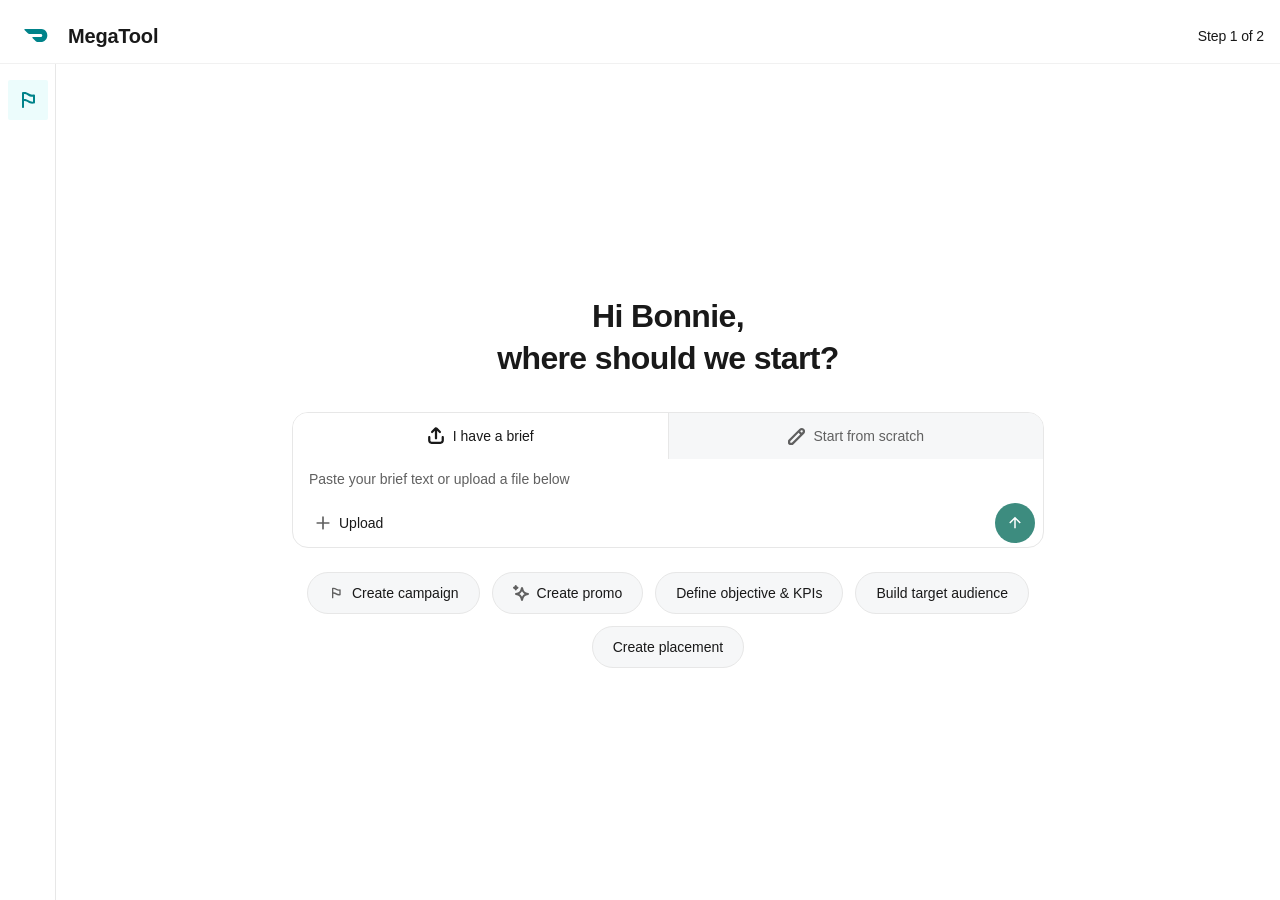
==== index.html @ f44cd733 "Reorder summary sections: Placements before Targeting - Move Placements from section 4 to section 3 " ====
<!DOCTYPE html>
<html lang="en">
<head>
  <meta charset="UTF-8">
  <meta name="viewport" content="width=device-width, initial-scale=1.0">
  <title>Promo and Merch Manager</title>
  <link rel="stylesheet" href="styles.css">
  <script src="https://mcp.figma.com/mcp/html-to-design/capture.js" async></script>
</head>
<body>
  <!-- SVG Icon Sprite -->
  <div style="display: none;">
    <svg xmlns="http://www.w3.org/2000/svg">
      <symbol id="icon-logo" viewBox="0 0 20 12">
        <path fill="#00838A" d="M18.9506 2.65628C18.0784 1.01097 16.3736 0 14.5301 0H0.475747C0.218051 0 0 0.218053 0 0.495575C0 0.614513 0.0594683 0.733451 0.138759 0.832566L3.19147 3.90513C3.46899 4.18265 3.8258 4.34124 4.20243 4.32142H14.094C14.8076 4.32142 15.3825 4.87646 15.3825 5.59009C15.3825 6.30372 14.8274 6.87858 14.1138 6.87858H7.31461C7.05691 6.87858 6.83886 7.09664 6.83886 7.37416C6.83886 7.4931 6.89833 7.61204 6.97762 7.71115L10.0303 10.7837C10.3078 11.0612 10.6647 11.2 11.0611 11.2H14.1535C18.1577 11.2 21.1905 6.91823 18.9506 2.65628Z"/>
      </symbol>
      <symbol id="icon-sparkle" viewBox="0 0 16 16">
        <path d="M3.71152 0.725279C3.58887 0.295977 3.19648 0 2.75 0C2.30352 0 1.91113 0.29598 1.78848 0.725282L1.77945 0.756878C1.62301 1.30441 1.59364 1.36765 1.56674 1.40847C1.52527 1.47142 1.47142 1.52527 1.40847 1.56674C1.36765 1.59364 1.3044 1.62301 0.756875 1.77945L0.725282 1.78848C0.29598 1.91113 0 2.30352 0 2.75C0 3.19648 0.295977 3.58887 0.725279 3.71152L0.756875 3.72055C1.3044 3.87699 1.36765 3.90636 1.40847 3.93326C1.47142 3.97473 1.52527 4.02858 1.56674 4.09153C1.59364 4.13235 1.62301 4.1956 1.77945 4.74312L1.78848 4.77472C1.91113 5.20402 2.30352 5.5 2.75 5.5C3.19648 5.5 3.58887 5.20402 3.71152 4.77472L3.72055 4.74312C3.87699 4.19559 3.90637 4.13235 3.93326 4.09153C3.97473 4.02858 4.02858 3.97473 4.09153 3.93326C4.13235 3.90636 4.19559 3.87699 4.74312 3.72055L4.77472 3.71152C5.20402 3.58887 5.5 3.19648 5.5 2.75C5.5 2.30352 5.20402 1.91113 4.77472 1.78848L4.74312 1.77945C4.19559 1.62301 4.13235 1.59364 4.09153 1.56674C4.02858 1.52527 3.97473 1.47142 3.93326 1.40847C3.90636 1.36765 3.87699 1.30441 3.72055 0.756876L3.71152 0.725279Z" fill="currentColor"/>
        <path fill-rule="evenodd" clip-rule="evenodd" d="M9.96152 2.72528C9.83887 2.29598 9.44648 2 9 2C8.55352 2 8.16113 2.29598 8.03848 2.72528L8.00752 2.83361C7.51438 4.55961 7.31665 5.21209 6.97111 5.73657C6.64762 6.22758 6.22758 6.64762 5.73656 6.97111C5.21209 7.31665 4.55961 7.51438 2.83361 8.00752L2.72528 8.03848C2.29598 8.16113 2 8.55352 2 9C2 9.44648 2.29598 9.83887 2.72528 9.96152L2.83361 9.99248C4.55961 10.4856 5.21209 10.6833 5.73656 11.0289C6.22758 11.3524 6.64762 11.7724 6.97111 12.2634C7.31665 12.7879 7.51438 13.4404 8.00752 15.1664L8.03848 15.2747C8.16113 15.704 8.55352 16 9 16C9.44648 16 9.83887 15.704 9.96152 15.2747L9.99248 15.1664C10.4856 13.4404 10.6833 12.7879 11.0289 12.2634C11.3524 11.7724 11.7724 11.3524 12.2634 11.0289C12.7879 10.6833 13.4404 10.4856 15.1664 9.99248L15.2747 9.96152C15.704 9.83887 16 9.44648 16 9C16 8.55352 15.704 8.16113 15.2747 8.03848L15.1664 8.00752C13.4404 7.51438 12.7879 7.31665 12.2634 6.97111C11.7724 6.64762 11.3524 6.22758 11.0289 5.73656C10.6833 5.21209 10.4856 4.55961 9.99248 2.83361L9.96152 2.72528ZM8.64123 6.83689C8.77474 6.63423 8.89221 6.4217 9 6.19342C9.1078 6.4217 9.22526 6.63423 9.35877 6.83689C9.83157 7.55452 10.4455 8.16843 11.1631 8.64123C11.3658 8.77474 11.5783 8.89221 11.8066 9C11.5783 9.1078 11.3658 9.22526 11.1631 9.35877C10.4455 9.83157 9.83157 10.4455 9.35877 11.1631C9.22526 11.3658 9.1078 11.5783 9 11.8066C8.89221 11.5783 8.77474 11.3658 8.64123 11.1631C8.16843 10.4455 7.55452 9.83157 6.83689 9.35878C6.63423 9.22526 6.4217 9.1078 6.19342 9C6.4217 8.89221 6.63423 8.77474 6.83689 8.64123C7.55452 8.16843 8.16843 7.55452 8.64123 6.83689Z" fill="currentColor"/>
      </symbol>
      <symbol id="icon-chevron-down" viewBox="0 0 16 16">
        <path fill="none" stroke="currentColor" stroke-width="1.5" stroke-linecap="round" stroke-linejoin="round" d="M4 6l4 4 4-4"/>
      </symbol>
      <symbol id="icon-close" viewBox="0 0 24 24">
        <path fill="none" stroke="currentColor" stroke-width="2" stroke-linecap="round" stroke-linejoin="round" d="M18 6L6 18M6 6l12 12"/>
      </symbol>
      <symbol id="icon-plus" viewBox="0 0 24 24">
        <path fill="none" stroke="currentColor" stroke-width="2" stroke-linecap="round" stroke-linejoin="round" d="M12 5v14M5 12h14"/>
      </symbol>
      <symbol id="icon-share" viewBox="0 0 16 16">
        <path d="M1 12.0024V9.00244C1 8.45015 1.44772 8.00244 2 8.00244C2.55228 8.00244 3 8.45015 3 9.00244V12.0024C3.00001 12.5547 3.44772 13.0024 4 13.0024H12C12.5523 13.0024 13 12.5547 13 12.0024V9.00244C13 8.45015 13.4477 8.00244 14 8.00244C14.5523 8.00244 15 8.45015 15 9.00244V12.0024C15 13.6593 13.6568 15.0024 12 15.0024H4C2.34315 15.0024 1.00001 13.6593 1 12.0024ZM7 10.0024V3.4165L5.20703 5.20947C4.81652 5.59985 4.18346 5.59989 3.79297 5.20947C3.40248 4.81898 3.40256 4.18594 3.79297 3.79541L6.81934 0.769039L6.94629 0.653805C7.60219 0.119166 8.56937 0.157812 9.18066 0.769039L12.207 3.79541C12.5975 4.18594 12.5975 4.81896 12.207 5.20947C11.8165 5.59985 11.1835 5.59989 10.793 5.20947L9 3.4165V10.0024C8.99991 10.5546 8.55213 11.0023 8 11.0024C7.44777 11.0024 7.00009 10.5546 7 10.0024Z" fill="currentColor"/>
      </symbol>
      <symbol id="icon-edit" viewBox="0 0 16 16">
        <path fill="currentColor" d="M10.0928 1.69256C11.2565 0.528877 13.1429 0.528945 14.3066 1.69256C15.4704 2.85629 15.4704 4.74271 14.3066 5.90643L4.71191 15.5012C4.3931 15.82 3.96064 15.9992 3.50977 15.9992H1.7002C0.761312 15.9992 0 15.2379 0 14.299V12.4894C0 12.0386 0.179233 11.6061 0.498047 11.2873L10.0928 1.69256ZM2 12.6135V13.9992H3.38574L10.7852 6.59881L9.39941 5.21307L2 12.6135ZM12.8926 3.10663C12.5099 2.72406 11.8895 2.72399 11.5068 3.10663L10.8135 3.79901L12.1992 5.18475L12.8926 4.49237C13.2753 4.10969 13.2753 3.4893 12.8926 3.10663Z"/>
      </symbol>
      <symbol id="icon-flag" viewBox="0 0 24 24">
        <path fill-rule="evenodd" clip-rule="evenodd" d="M6 19C6 19.5523 6.44772 20 7 20C7.55228 20 8 19.5523 8 19L8 12.9565H8.25665C9.49323 12.9565 10.6957 13.362 11.6798 14.1107C13.3097 15.3509 15.3688 15.886 17.3963 15.5964L18.1414 15.4899C18.6341 15.4196 19 14.9977 19 14.5V7.5C19 7.21011 18.8742 6.93448 18.6552 6.74455C18.4362 6.55461 18.1456 6.46905 17.8586 6.51005L17.1012 6.61824C15.6077 6.83161 14.0906 6.44293 12.8836 5.53771C11.5528 4.53957 9.93406 4 8.27049 4H7C6.96548 4 6.93137 4.00175 6.89776 4.00516C6.3935 4.05637 6 4.48223 6 5V19ZM8 6V10.9565H8.25665C9.9307 10.9565 11.5586 11.5054 12.8908 12.5191C14.0644 13.412 15.5392 13.8102 17 13.6315V8.6432C15.1072 8.81713 13.2115 8.28365 11.6836 7.13771C10.6989 6.39921 9.50132 6 8.27049 6H8Z" fill="currentColor"/>
      </symbol>
      <symbol id="icon-target" viewBox="0 0 24 24">
        <circle cx="12" cy="12" r="10" fill="none" stroke="currentColor" stroke-width="2"/>
        <circle cx="12" cy="12" r="6" fill="none" stroke="currentColor" stroke-width="2"/>
        <circle cx="12" cy="12" r="2" fill="currentColor"/>
      </symbol>
      <symbol id="icon-link" viewBox="0 0 16 16">
        <path d="M12.4697 3.5301C11.1359 2.19635 8.86408 2.19635 7.53033 3.5301L7.03033 4.0301C6.73744 4.32299 6.26256 4.32299 5.96967 4.0301C5.67678 3.73721 5.67678 3.26233 5.96967 2.96944L6.46967 2.46944C8.3892 0.549901 11.6108 0.549901 13.5303 2.46944C15.4499 4.38898 15.4499 7.61056 13.5303 9.5301L13.0303 10.0301C12.7374 10.323 12.2626 10.323 11.9697 10.0301C11.6768 9.73721 11.6768 9.26233 11.9697 8.96944L12.4697 8.46944C13.8034 7.13569 13.8034 4.86385 12.4697 3.5301ZM2.96971 5.96944C3.2626 5.67655 3.73747 5.67655 4.03037 5.96944C4.32326 6.26233 4.32326 6.73721 4.03037 7.0301L3.53037 7.5301C2.19661 8.86386 2.19658 11.1357 3.53031 12.4695C4.86406 13.8032 7.1359 13.8032 8.46965 12.4695L8.96965 11.9695C9.26254 11.6766 9.73742 11.6766 10.0303 11.9695C10.3232 12.2624 10.3232 12.7372 10.0303 13.0301L9.53031 13.5301C7.61078 15.4497 4.38918 15.4497 2.46965 13.5301C0.550107 11.6106 0.550187 8.38896 2.4697 6.46944L2.96971 5.96944ZM8.96971 5.96944C9.2626 5.67655 9.73747 5.67655 10.0304 5.96944C10.3233 6.26233 10.3233 6.73721 10.0304 7.0301L7.03037 10.0301C6.73747 10.323 6.2626 10.323 5.96971 10.0301C5.67681 9.73721 5.67681 9.26233 5.96971 8.96944L8.96971 5.96944Z" fill="currentColor"/>
      </symbol>
      <symbol id="icon-check" viewBox="0 0 24 24">
        <path fill="none" stroke="currentColor" stroke-width="2" stroke-linecap="round" stroke-linejoin="round" d="M20 6L9 17l-5-5"/>
      </symbol>
      <symbol id="icon-help" viewBox="0 0 24 24">
        <circle fill="none" stroke="currentColor" stroke-width="1.5" cx="12" cy="12" r="10"/>
        <path fill="none" stroke="currentColor" stroke-width="1.5" stroke-linecap="round" d="M9.09 9a3 3 0 0 1 5.83 1c0 2-3 3-3 3"/>
        <circle fill="currentColor" cx="12" cy="17" r="1"/>
      </symbol>
      <symbol id="icon-more" viewBox="0 0 24 24">
        <circle fill="currentColor" cx="12" cy="12" r="1.5"/>
        <circle fill="currentColor" cx="6" cy="12" r="1.5"/>
        <circle fill="currentColor" cx="18" cy="12" r="1.5"/>
      </symbol>
      <symbol id="icon-preview" viewBox="0 0 24 24">
        <circle fill="currentColor" cx="12" cy="12" r="1.5"/>
        <circle fill="currentColor" cx="6" cy="12" r="1.5"/>
        <circle fill="currentColor" cx="18" cy="12" r="1.5"/>
      </symbol>
      <symbol id="icon-layout" viewBox="0 0 24 24">
        <rect fill="none" stroke="currentColor" stroke-width="2" x="3" y="3" width="18" height="18" rx="2"/>
        <line fill="none" stroke="currentColor" stroke-width="2" x1="3" y1="9" x2="21" y2="9"/>
        <line fill="none" stroke="currentColor" stroke-width="2" x1="9" y1="21" x2="9" y2="9"/>
      </symbol>
    </svg>
  </div>

  <div class="app-container" id="app">
    <!-- Global Navigation -->
    <header class="global-nav">
      <div class="global-nav__brand">
        <div class="global-nav__logo">
          <svg width="24" height="14" viewBox="0 0 20 12" fill="none">
            <path d="M18.9506 2.65628C18.0784 1.01097 16.3736 0 14.5301 0H0.475747C0.218051 0 0 0.218053 0 0.495575C0 0.614513 0.0594683 0.733451 0.138759 0.832566L3.19147 3.90513C3.46899 4.18265 3.8258 4.34124 4.20243 4.32142H14.094C14.8076 4.32142 15.3825 4.87646 15.3825 5.59009C15.3825 6.30372 14.8274 6.87858 14.1138 6.87858H7.31461C7.05691 6.87858 6.83886 7.09664 6.83886 7.37416C6.83886 7.4931 6.89833 7.61204 6.97762 7.71115L10.0303 10.7837C10.3078 11.0612 10.6647 11.2 11.0611 11.2H14.1535C18.1577 11.2 21.1905 6.91823 18.9506 2.65628Z" fill="#00838A"/>
          </svg>
        </div>
        <span class="global-nav__title">MegaTool</span>
      </div>
      <div class="global-nav__actions">
      </div>
      <!-- Progress Bar attached to header bottom -->
      <div class="progress-bar-container" id="progress-bar-container">
        <div class="progress-bar-steps">
          <a href="#select" class="progress-bar-step progress-bar-step--active" data-step="1"></a>
          <a href="#summary" class="progress-bar-step progress-bar-step--disabled" data-step="2"></a>
        </div>
        <span class="progress-bar-text" id="progress-bar-text">Step 1 of 2</span>
      </div>
    </header>

    <div class="app-body">
      <!-- Local Navigation -->
      <nav class="local-nav">
        <div class="local-nav__items">
          <a href="#start" class="local-nav__item local-nav__item--active">
            <svg class="icon" width="24" height="24"><use href="#icon-flag"/></svg>
          </a>
          <button class="local-nav__item" id="preview-nav-btn" style="display: none;" title="Preview Interaction Options">
            <svg class="icon" width="24" height="24"><use href="#icon-preview"/></svg>
          </button>
          <button class="local-nav__item" id="create-preview-nav-btn" style="display: none;" title="Preview Create View Options">
            <svg class="icon" width="24" height="24"><use href="#icon-layout"/></svg>
          </button>
        </div>
      </nav>

      <!-- Main Content -->
      <main class="main-content" id="main-content">
        <!-- Starting State -->
        <div class="start-state" id="start-state">
          <div class="start-state__header">
            <h1 class="start-state__title">Hi Bonnie,<br/>where should we start?</h1>
          </div>

          <div class="start-input-card">
            <div class="start-input-tabs">
              <button class="start-input-tab start-input-tab--active" data-tab="brief">
                <svg class="icon" width="18" height="18"><use href="#icon-share"/></svg>
                I have a brief
              </button>
              <button class="start-input-tab" data-tab="scratch">
                <svg class="icon" width="18" height="18"><use href="#icon-edit"/></svg>
                Start from scratch
              </button>
            </div>

            <div class="start-input-row">
              <input
                type="text"
                class="start-input-field"
                id="start-input-field"
                placeholder="Paste your brief text or upload a file below"
              />
            </div>
            <div class="start-input-footer">
              <div class="start-input-actions-left">
                <input type="file" id="brief-file-input" class="visually-hidden" accept=".pdf,.doc,.docx" />
                <button class="start-input-btn" id="upload-brief-btn">
                  <svg class="icon" width="20" height="20"><use href="#icon-plus"/></svg>
                  Upload
                </button>
              </div>
              <button class="start-input-submit">
                <svg class="icon" width="18" height="18" viewBox="0 0 24 24" fill="none" stroke="currentColor" stroke-width="2">
                  <path d="M12 19V5M5 12l7-7 7 7"/>
                </svg>
              </button>
            </div>
          </div>

          <div class="start-quick-chips">
            <button class="start-quick-chip">
              <svg class="icon" width="16" height="16"><use href="#icon-flag"/></svg>
              Create campaign
            </button>
            <button class="start-quick-chip">
              <svg class="icon" width="16" height="16" viewBox="0 0 16 16" fill="currentColor"><path d="M3.71152 0.725279C3.58887 0.295977 3.19648 0 2.75 0C2.30352 0 1.91113 0.29598 1.78848 0.725282L1.77945 0.756878C1.62301 1.30441 1.59364 1.36765 1.56674 1.40847C1.52527 1.47142 1.47142 1.52527 1.40847 1.56674C1.36765 1.59364 1.3044 1.62301 0.756875 1.77945L0.725282 1.78848C0.29598 1.91113 0 2.30352 0 2.75C0 3.19648 0.295977 3.58887 0.725279 3.71152L0.756875 3.72055C1.3044 3.87699 1.36765 3.90636 1.40847 3.93326C1.47142 3.97473 1.52527 4.02858 1.56674 4.09153C1.59364 4.13235 1.62301 4.1956 1.77945 4.74312L1.78848 4.77472C1.91113 5.20402 2.30352 5.5 2.75 5.5C3.19648 5.5 3.58887 5.20402 3.71152 4.77472L3.72055 4.74312C3.87699 4.19559 3.90637 4.13235 3.93326 4.09153C3.97473 4.02858 4.02858 3.97473 4.09153 3.93326C4.13235 3.90636 4.19559 3.87699 4.74312 3.72055L4.77472 3.71152C5.20402 3.58887 5.5 3.19648 5.5 2.75C5.5 2.30352 5.20402 1.91113 4.77472 1.78848L4.74312 1.77945C4.19559 1.62301 4.13235 1.59364 4.09153 1.56674C4.02858 1.52527 3.97473 1.47142 3.93326 1.40847C3.90636 1.36765 3.87699 1.30441 3.72055 0.756876L3.71152 0.725279Z"/><path fill-rule="evenodd" clip-rule="evenodd" d="M9.96152 2.72528C9.83887 2.29598 9.44648 2 9 2C8.55352 2 8.16113 2.29598 8.03848 2.72528L8.00752 2.83361C7.51438 4.55961 7.31665 5.21209 6.97111 5.73657C6.64762 6.22758 6.22758 6.64762 5.73656 6.97111C5.21209 7.31665 4.55961 7.51438 2.83361 8.00752L2.72528 8.03848C2.29598 8.16113 2 8.55352 2 9C2 9.44648 2.29598 9.83887 2.72528 9.96152L2.83361 9.99248C4.55961 10.4856 5.21209 10.6833 5.73656 11.0289C6.22758 11.3524 6.64762 11.7724 6.97111 12.2634C7.31665 12.7879 7.51438 13.4404 8.00752 15.1664L8.03848 15.2747C8.16113 15.704 8.55352 16 9 16C9.44648 16 9.83887 15.704 9.96152 15.2747L9.99248 15.1664C10.4856 13.4404 10.6833 12.7879 11.0289 12.2634C11.3524 11.7724 11.7724 11.3524 12.2634 11.0289C12.7879 10.6833 13.4404 10.4856 15.1664 9.99248L15.2747 9.96152C15.704 9.83887 16 9.44648 16 9C16 8.55352 15.704 8.16113 15.2747 8.03848L15.1664 8.00752C13.4404 7.51438 12.7879 7.31665 12.2634 6.97111C11.7724 6.64762 11.3524 6.22758 11.0289 5.73656C10.6833 5.21209 10.4856 4.55961 9.99248 2.83361L9.96152 2.72528ZM8.64123 6.83689C8.77474 6.63423 8.89221 6.4217 9 6.19342C9.1078 6.4217 9.22526 6.63423 9.35877 6.83689C9.83157 7.55452 10.4455 8.16843 11.1631 8.64123C11.3658 8.77474 11.5783 8.89221 11.8066 9C11.5783 9.1078 11.3658 9.22526 11.1631 9.35877C10.4455 9.83157 9.83157 10.4455 9.35877 11.1631C9.22526 11.3658 9.1078 11.5783 9 11.8066C8.89221 11.5783 8.77474 11.3658 8.64123 11.1631C8.16843 10.4455 7.55452 9.83157 6.83689 9.35878C6.63423 9.22526 6.4217 9.1078 6.19342 9C6.4217 8.89221 6.63423 8.77474 6.83689 8.64123C7.55452 8.16843 8.16843 7.55452 8.64123 6.83689Z"/></svg>
              Create promo
            </button>
            <button class="start-quick-chip">Define objective & KPIs</button>
            <button class="start-quick-chip">Build target audience</button>
            <button class="start-quick-chip">Create placement</button>
          </div>
        </div>

        <!-- Loading State -->
        <div class="loading-state" id="loading-state" style="display: none;">
          <div class="loading-state__content">
            <div class="prism-loading">
              <div class="prism-loading__spinner prism-loading__spinner--small">
                <svg viewBox="0 0 24 24" fill="none" xmlns="http://www.w3.org/2000/svg">
                  <path fill-rule="evenodd" clip-rule="evenodd" d="M19 2C19.5523 2 20 2.44772 20 3V8C20 8.55228 19.5523 9 19 9L14 9C13.4477 9 13 8.55229 13 8C13 7.44772 13.4477 7 14 7L16.8992 7C15.636 5.76201 13.9066 5 12 5C8.13401 5 5 8.13401 5 12C5 15.866 8.13401 19 12 19C14.5897 19 16.8523 17.5942 18.0641 15.4993C18.3407 15.0212 18.9524 14.8579 19.4305 15.1344C19.9085 15.4109 20.0719 16.0227 19.7953 16.5007C18.2407 19.1882 15.3325 21 12 21C7.02944 21 3 16.9706 3 12C3 7.02944 7.02944 3 12 3C14.3057 3 16.4083 3.8673 18 5.29188V3C18 2.44772 18.4477 2 19 2Z" fill="currentColor"/>
                </svg>
              </div>
              <div class="prism-loading__text">
                <h2 class="loading-state__title">Analyzing your brief...</h2>
                <p class="loading-state__message">Processing campaign requirements and preparing templates</p>
              </div>
            </div>
          </div>
        </div>

        <!-- Template Selection View -->
        <div class="template-selection-view" id="template-selection-view" style="display: none;">
          <div class="template-selection-container">
            <div class="template-selection-content">
              <div class="template-selection__header">
                <h1 class="template-selection__title">What type of campaign would you like to create?</h1>
                <p class="template-selection__description">Based on your brief, we recommend starting with a single campaign structure.</p>
              </div>

              <!-- Campaign Options -->
              <div class="template-section">
                <div class="template-options">
                  <!-- Single Campaign Option -->
                  <label class="template-option">
                    <input type="radio" name="template" value="single" class="template-option__radio" checked />
                    <div class="template-option__card">
                      <div class="template-option__icon">
                        <svg class="icon" width="24" height="24" viewBox="0 0 24 24" fill="none">
                          <path fill-rule="evenodd" clip-rule="evenodd" d="M13.5116 1.47409C12.5775 0.929209 11.4225 0.929208 10.4884 1.47409L3.48839 5.55743C2.56673 6.09506 2 7.08176 2 8.14876V15.8513C2 16.9183 2.56673 17.905 3.48839 18.4426L10.4884 22.526C11.4225 23.0708 12.5775 23.0708 13.5116 22.526L20.5116 18.4426C21.4333 17.905 22 16.9183 22 15.8513V8.14876C22 7.08176 21.4333 6.09506 20.5116 5.55743L13.5116 1.47409ZM11.4961 3.20165C11.8075 3.02002 12.1925 3.02002 12.5039 3.20165L18.8388 6.89701L16.3702 8.32222L9.50894 4.36085L11.4961 3.20165ZM7.51925 5.5215L14.3702 9.47692L12.5001 10.5566C12.1907 10.7353 11.8095 10.7353 11.5001 10.5566L5.16132 6.89695L7.51925 5.5215ZM4 8.53586V15.8513C4 16.207 4.18891 16.5359 4.49613 16.7151L11 20.509V12.5191C10.8284 12.4584 10.661 12.3816 10.5001 12.2887L4 8.53586ZM13 12.5192V20.509L19.5039 16.7151C19.8111 16.5359 20 16.2069 20 15.8513V8.53598L13.5001 12.2887C13.3391 12.3816 13.1717 12.4585 13 12.5192Z" fill="currentColor"/>
                        </svg>
                      </div>
                      <div class="template-option__content">
                        <div class="template-option__header">
                          <h3 class="template-option__title">Single Campaign</h3>
                          <span class="tag tag--positive-subdued">Auto-detected</span>
                        </div>
                        <p class="template-option__desc">Create one campaign with a single set of targeting, offers, and placements.</p>
                        <div class="template-option__tags">
                          <span class="tag">One-time promo</span>
                          <span class="tag">Standalone evergreen promo</span>
                        </div>
                      </div>
                    </div>
                  </label>

                  <!-- Multiple Promotion Campaigns Option -->
                  <label class="template-option">
                    <input type="radio" name="template" value="promotion" class="template-option__radio" />
                    <div class="template-option__card">
                      <div class="template-option__icon">
                        <svg class="icon" width="24" height="24" viewBox="0 0 24 24" fill="none">
                          <path d="M17 20C17.5523 20 18 20.4477 18 21C18 21.5523 17.5523 22 17 22H6.16146C5.63431 22 5.17955 22 4.80497 21.9694C4.40963 21.9371 4.01641 21.8658 3.63803 21.673C3.07354 21.3854 2.6146 20.9265 2.32698 20.362C2.13419 19.9836 2.06287 19.5904 2.03057 19.195C1.99997 18.8204 1.99998 18.3657 2 17.8385L2 7C2 6.44771 2.44772 6 3 6C3.55229 6 4 6.44771 4 7L4 17.8C4 18.3766 4.00078 18.7488 4.02393 19.0322C4.04612 19.3038 4.0838 19.4045 4.10899 19.454C4.20487 19.6422 4.35785 19.7951 4.54601 19.891C4.59545 19.9162 4.69617 19.9539 4.96784 19.9761C5.25117 19.9992 5.62345 20 6.2 20H17Z" fill="currentColor"/>
                          <path fill-rule="evenodd" clip-rule="evenodd" d="M22 15.2L22 4.80005L22 4.77236C22.0001 4.66077 22.0003 4.47766 21.9865 4.30878C21.9696 4.10173 21.9224 3.74748 21.7275 3.36507C21.4878 2.89466 21.1054 2.51221 20.635 2.27253C20.2526 2.07768 19.8983 2.03042 19.6913 2.0135C19.5224 1.9997 19.3393 1.9999 19.2277 2.00003L19.2 2.00005L8.8 2.00005L8.77232 2.00002C8.66072 1.9999 8.47762 1.9997 8.30874 2.0135C8.10168 2.03042 7.74744 2.07768 7.36503 2.27253C6.89462 2.51221 6.51217 2.89466 6.27249 3.36507C6.07764 3.74748 6.03037 4.10173 6.01346 4.30878C5.99966 4.47766 5.99986 4.66077 5.99998 4.77236L6 4.80005L6 15.2L5.99998 15.2277C5.99986 15.3393 5.99966 15.5224 6.01346 15.6913C6.03037 15.8984 6.07763 16.2526 6.27248 16.635C6.51217 17.1054 6.89462 17.4879 7.36502 17.7276C7.74744 17.9224 8.10168 17.9697 8.30874 17.9866C8.47762 18.0004 8.66072 18.0002 8.77232 18.0001L8.8 18H19.2L19.2277 18.0001C19.3393 18.0002 19.5224 18.0004 19.6913 17.9866C19.8983 17.9697 20.2526 17.9224 20.635 17.7276C21.1054 17.4879 21.4878 17.1054 21.7275 16.635C21.9224 16.2526 21.9696 15.8984 21.9865 15.6913C22.0003 15.5224 22.0001 15.3393 22 15.2277L22 15.2ZM19.727 4.05454C19.62 4.00005 19.48 4.00005 19.2 4.00005L8.8 4.00005C8.51998 4.00005 8.37996 4.00005 8.27301 4.05454C8.17893 4.10248 8.10243 4.17897 8.0545 4.27305C8 4.38001 8 4.52002 8 4.80005L8 15.2C8 15.4801 8 15.6201 8.0545 15.727C8.10243 15.8211 8.17892 15.8976 8.27301 15.9455C8.37996 16 8.51997 16 8.8 16H19.2C19.48 16 19.62 16 19.727 15.9455C19.8211 15.8976 19.8976 15.8211 19.9455 15.727C20 15.6201 20 15.4801 20 15.2L20 4.80005C20 4.52002 20 4.38001 19.9455 4.27305C19.8976 4.17897 19.8211 4.10248 19.727 4.05454Z" fill="currentColor"/>
                        </svg>
                      </div>
                      <div class="template-option__content">
                        <h3 class="template-option__title">Multiple Promotion Campaigns</h3>
                        <p class="template-option__desc">Create variations of the same campaign across different placements, stores, audiences, time periods, or carousel configurations.</p>
                        <div class="template-option__tags">
                          <span class="tag">Single promo with multiple variants testing</span>
                          <span class="tag">Stage-based promo</span>
                          <span class="tag">Lifecycle stage based</span>
                        </div>
                      </div>
                    </div>
                  </label>

                  <!-- Multiple Action-Based Campaigns Option -->
                  <label class="template-option">
                    <input type="radio" name="template" value="action" class="template-option__radio" />
                    <div class="template-option__card">
                      <div class="template-option__icon">
                        <svg class="icon" width="24" height="24" viewBox="0 0 24 24" fill="none">
                          <path d="M14.5 17.2929C14.1095 17.6834 14.1095 18.3166 14.5 18.7071C14.8905 19.0976 15.5237 19.0976 15.9142 18.7071L21.3649 13.2564C21.4491 13.1722 21.5498 13.0717 21.6311 12.9758C21.7254 12.8648 21.851 12.6962 21.9266 12.4635C22.0245 12.1623 22.0245 11.8377 21.9266 11.5365C21.851 11.3038 21.7254 11.1352 21.6311 11.0242C21.5498 10.9283 21.4491 10.8278 21.3649 10.7436L15.9142 5.29289C15.5237 4.90237 14.8905 4.90237 14.5 5.29289C14.1095 5.68342 14.1095 6.31658 14.5 6.70711L19.7929 12L14.5 17.2929Z" fill="currentColor"/>
                          <path d="M9.49999 18.7071C9.10946 18.3166 9.10946 17.6834 9.49999 17.2929L13.7929 13L3.20709 13C2.65481 13 2.20709 12.5523 2.20709 12C2.20709 11.4477 2.65481 11 3.20709 11L13.7929 11L9.49999 6.70711C9.10946 6.31658 9.10946 5.68342 9.49999 5.29289C9.89051 4.90237 10.5237 4.90237 10.9142 5.29289L16.3649 10.7436C16.4491 10.8278 16.5498 10.9283 16.6311 11.0242C16.7254 11.1352 16.851 11.3038 16.9266 11.5365C17.0245 11.8377 17.0245 12.1623 16.9266 12.4635C16.851 12.6962 16.7254 12.8648 16.6311 12.9758C16.5498 13.0717 16.4491 13.1722 16.3649 13.2564L10.9142 18.7071C10.5237 19.0976 9.89051 19.0976 9.49999 18.7071Z" fill="currentColor"/>
                        </svg>
                      </div>
                      <div class="template-option__content">
                        <h3 class="template-option__title">Multiple Action-Based Campaigns</h3>
                        <p class="template-option__desc">Create sequential campaigns triggered by user actions like sign-ups, milestones, or events.</p>
                        <div class="template-option__tags">
                          <span class="tag">Dashpass signup</span>
                          <span class="tag">Milestone reward</span>
                          <span class="tag">Partnership</span>
                          <span class="tag">Signup</span>
                        </div>
                      </div>
                    </div>
                  </label>
                </div>
              </div>

              <!-- Inline Configuration Section (shown when multiple campaigns selected) -->
              <div class="template-config-section" id="template-config-section" style="display: none;">
                <div class="template-config-container">
                  <h3 class="template-config__title">Configure your campaigns</h3>
                  <p class="template-config__subtitle">Set up the structure for your multiple campaigns</p>

                  <!-- Multiple Promotion Configuration -->
                  <div class="template-config-content" id="config-promotion" style="display: none;">
                    <div class="create-field">
                      <label class="create-field__label">Number of campaigns</label>
                      <input type="number" class="create-field__input" id="campaign-count" value="3" min="2" max="10" />
                      <span class="create-field__hint">Choose how many coordinated promotions to run simultaneously (2-10)</span>
                    </div>

                    <div class="create-field">
                      <label class="create-field__label">Campaign structure</label>
                      <div class="template-config-options">
                        <label class="template-config-option">
                          <input type="radio" name="campaign-structure" value="tiered" checked />
                          <div class="template-config-option__content">
                            <span class="template-config-option__title">Tiered offers</span>
                            <span class="template-config-option__desc">Bronze, Silver, Gold tiers with increasing benefits</span>
                          </div>
                        </label>
                        <label class="template-config-option">
                          <input type="radio" name="campaign-structure" value="sequential" />
                          <div class="template-config-option__content">
                            <span class="template-config-option__title">Sequential timeline</span>
                            <span class="template-config-option__desc">Week 1, Week 2, Week 3 rolling campaigns</span>
                          </div>
                        </label>
                        <label class="template-config-option">
                          <input type="radio" name="campaign-structure" value="ab-test" />
                          <div class="template-config-option__content">
                            <span class="template-config-option__title">A/B test variants</span>
                            <span class="template-config-option__desc">Test different approaches with similar audiences</span>
                          </div>
                        </label>
                      </div>
                    </div>
                  </div>

                  <!-- Multiple Action-Based Configuration -->
                  <div class="template-config-content" id="config-action" style="display: none;">
                    <div class="create-field">
                      <label class="create-field__label">Number of action steps</label>
                      <input type="number" class="create-field__input" id="action-steps-count" value="2" min="2" max="10" />
                      <span class="create-field__hint">How many sequential actions in the customer journey (2-10)</span>
                    </div>

                    <div class="create-field">
                      <label class="create-field__label">Journey type</label>
                      <div class="template-config-options">
                        <label class="template-config-option">
                          <input type="radio" name="journey-type" value="signup" checked />
                          <div class="template-config-option__content">
                            <span class="template-config-option__title">Sign-up incentive flow</span>
                            <span class="template-config-option__desc">Reward users for completing registration steps</span>
                          </div>
                        </label>
                        <label class="template-config-option">
                          <input type="radio" name="journey-type" value="milestone" />
                          <div class="template-config-option__content">
                            <span class="template-config-option__title">Milestone rewards</span>
                            <span class="template-config-option__desc">Unlock benefits after reaching activity thresholds</span>
                          </div>
                        </label>
                        <label class="template-config-option">
                          <input type="radio" name="journey-type" value="custom" />
                          <div class="template-config-option__content">
                            <span class="template-config-option__title">Custom action sequence</span>
                            <span class="template-config-option__desc">Define your own specific trigger and reward flow</span>
                          </div>
                        </label>
                      </div>
                    </div>
                  </div>
                </div>
              </div>

              <div class="template-selection-footer">
                <button class="btn btn--primary template-selection__continue">Continue</button>
              </div>
            </div>
          </div>
        </div>

        <!-- Template Preview Options View -->
        <div class="preview-options-view" id="preview-options-view" style="display: none;">
          <div class="preview-options-container">
            <div class="preview-options-header">
              <h1 class="preview-options-title">Preview Interaction Options</h1>
              <p class="preview-options-subtitle">Explore different approaches for Multiple Promotion and Action-Based campaigns</p>
              <button class="btn btn--ghost preview-options-close">
                <svg class="icon" width="24" height="24"><use href="#icon-close"/></svg>
                Back to Templates
              </button>
            </div>

            <!-- Tab Navigation -->
            <div class="preview-tabs">
              <button class="preview-tab preview-tab--active" data-preview="option-a">
                <span class="preview-tab-label">Option A</span>
                <span class="preview-tab-desc">Modal/Dialog</span>
              </button>
              <button class="preview-tab" data-preview="option-b">
                <span class="preview-tab-label">Option B</span>
                <span class="preview-tab-desc">Different Views</span>
              </button>
              <button class="preview-tab" data-preview="option-c">
                <span class="preview-tab-label">Option C</span>
                <span class="preview-tab-desc">Intermediate Step</span>
              </button>
              <button class="preview-tab" data-preview="option-d">
                <span class="preview-tab-label">Option D</span>
                <span class="preview-tab-desc">Dynamic View</span>
              </button>
            </div>

            <!-- Preview Content Panels -->
            <div class="preview-content">

              <!-- Option A: Modal/Dialog -->
              <div class="preview-panel preview-panel--active" id="option-a">
                <div class="preview-demo">
                  <h2 class="preview-panel-title">Option A: Modal/Dialog for Configuration</h2>
                  <p class="preview-panel-description">
                    When user selects Multiple Promotion or Action-Based campaigns, a modal appears to gather initial configuration before proceeding to the create view.
                  </p>

                  <div class="preview-mockup">
                    <!-- Background (blurred create view) -->
                    <div class="preview-mockup-bg">
                      <div class="preview-mockup-bg-header"></div>
                      <div class="preview-mockup-bg-content"></div>
                    </div>

                    <!-- Modal overlay -->
                    <div class="preview-modal-overlay">
                      <div class="preview-modal">
                        <div class="preview-modal-header">
                          <h3>Multiple Promotion Campaigns Setup</h3>
                          <button class="btn--icon btn--ghost">
                            <svg class="icon" width="20" height="20"><use href="#icon-close"/></svg>
                          </button>
                        </div>
                        <div class="preview-modal-body">
                          <div class="create-field">
                            <label class="create-field__label">How many campaigns do you want to create?</label>
                            <input type="number" class="create-field__input" value="3" min="2" max="10" />
                            <span class="create-field__hint">Create 2-10 coordinated promotion campaigns</span>
                          </div>
                          <div class="create-field">
                            <label class="create-field__label">Campaign naming pattern (optional)</label>
                            <input type="text" class="create-field__input" placeholder="e.g., Summer Sale - Tier {n}" />
                          </div>
                        </div>
                        <div class="preview-modal-footer">
                          <button class="btn btn--ghost">Cancel</button>
                          <button class="btn btn--primary">Create Campaigns</button>
                        </div>
                      </div>
                    </div>
                  </div>

                  <div class="preview-pros-cons">
                    <div class="preview-pros">
                      <h4>Pros</h4>
                      <ul>
                        <li>Quick setup without leaving context</li>
                        <li>Familiar pattern (common in web apps)</li>
                        <li>Easy to dismiss and return</li>
                        <li>Minimal navigation complexity</li>
                      </ul>
                    </div>
                    <div class="preview-cons">
                      <h4>Cons</h4>
                      <ul>
                        <li>Limited space for complex configuration</li>
                        <li>May feel constraining for advanced options</li>
                        <li>Overlay can obscure context</li>
                      </ul>
                    </div>
                  </div>
                </div>
              </div>

              <!-- Option B: Different Create Views -->
              <div class="preview-panel" id="option-b">
                <div class="preview-demo">
                  <h2 class="preview-panel-title">Option B: Different Create Views</h2>
                  <p class="preview-panel-description">
                    Each template type gets a specialized create view optimized for its workflow. Multiple campaigns get a tabbed or card-based interface.
                  </p>

                  <div class="preview-mockup">
                    <div class="preview-mockup-multi-campaign">
                      <div class="preview-header">
                        <div class="preview-breadcrumbs">Campaigns / New Multi-Campaign</div>
                        <div class="preview-actions">
                          <button class="btn btn--ghost btn--sm">Cancel</button>
                          <button class="btn btn--primary btn--sm">Publish All</button>
                        </div>
                      </div>

                      <div class="preview-campaign-tabs">
                        <div class="preview-campaign-tab preview-campaign-tab--active">
                          Campaign 1: Tier 1 (20% off)
                        </div>
                        <div class="preview-campaign-tab">
                          Campaign 2: Tier 2 (30% off)
                        </div>
                        <div class="preview-campaign-tab">
                          Campaign 3: Tier 3 (40% off)
                        </div>
                        <button class="preview-campaign-tab-add">
                          <svg class="icon" width="16" height="16"><use href="#icon-plus"/></svg>
                          Add Campaign
                        </button>
                      </div>

                      <div class="preview-form-sections">
                        <div class="preview-form-section">Campaign Information</div>
                        <div class="preview-form-section">Targeting</div>
                        <div class="preview-form-section">Promotion Details</div>
                      </div>
                    </div>
                  </div>

                  <div class="preview-pros-cons">
                    <div class="preview-pros">
                      <h4>Pros</h4>
                      <ul>
                        <li>Specialized UI for each workflow type</li>
                        <li>Clear visual separation between campaigns</li>
                        <li>Easy to switch between campaigns</li>
                        <li>Can optimize form fields per template</li>
                      </ul>
                    </div>
                    <div class="preview-cons">
                      <h4>Cons</h4>
                      <ul>
                        <li>More code to maintain (multiple views)</li>
                        <li>Steeper learning curve (different UIs)</li>
                        <li>Takes longer to develop</li>
                      </ul>
                    </div>
                  </div>
                </div>
              </div>

              <!-- Option C: Intermediate Step -->
              <div class="preview-panel" id="option-c">
                <div class="preview-demo">
                  <h2 class="preview-panel-title">Option C: Intermediate Configuration Step</h2>
                  <p class="preview-panel-description">
                    After selecting a template, users go through a dedicated configuration screen before reaching the main create view.
                  </p>

                  <div class="preview-mockup">
                    <div class="preview-mockup-intermediate">
                      <div class="preview-header">
                        <div class="preview-breadcrumbs">Campaigns / Configure Multi-Campaign</div>
                      </div>

                      <div class="preview-intermediate-content">
                        <div class="preview-intermediate-icon">
                          <svg class="icon" width="48" height="48" style="color: var(--color-primary)"><use href="#icon-flag"/></svg>
                        </div>
                        <h2>Configure Multiple Promotion Campaigns</h2>
                        <p style="color: var(--color-text-secondary); margin-bottom: 32px;">
                          Set up your campaign structure before filling in details
                        </p>

                        <div class="preview-config-form">
                          <div class="create-field">
                            <label class="create-field__label">Number of campaigns</label>
                            <select class="create-field__input">
                              <option>2 campaigns</option>
                              <option selected>3 campaigns</option>
                              <option>4 campaigns</option>
                              <option>5 campaigns</option>
                            </select>
                          </div>

                          <div class="create-field">
                            <label class="create-field__label">Campaign structure</label>
                            <div class="preview-radio-group">
                              <label class="preview-radio-option">
                                <input type="radio" name="structure" checked />
                                <span>Tiered offers (Bronze, Silver, Gold)</span>
                              </label>
                              <label class="preview-radio-option">
                                <input type="radio" name="structure" />
                                <span>Sequential timeline (Week 1, 2, 3)</span>
                              </label>
                              <label class="preview-radio-option">
                                <input type="radio" name="structure" />
                                <span>A/B test variants</span>
                              </label>
                            </div>
                          </div>

                          <div class="preview-button-row">
                            <button class="btn btn--ghost">Back</button>
                            <button class="btn btn--primary">Continue to Campaigns</button>
                          </div>
                        </div>
                      </div>
                    </div>
                  </div>

                  <div class="preview-pros-cons">
                    <div class="preview-pros">
                      <h4>Pros</h4>
                      <ul>
                        <li>Clear, focused configuration step</li>
                        <li>Sets up structure before details</li>
                        <li>Allows for template-specific questions</li>
                        <li>Progressive disclosure of complexity</li>
                      </ul>
                    </div>
                    <div class="preview-cons">
                      <h4>Cons</h4>
                      <ul>
                        <li>Extra step in the flow</li>
                        <li>May feel like extra work for simple cases</li>
                        <li>Users can't skip ahead</li>
                      </ul>
                    </div>
                  </div>
                </div>
              </div>

              <!-- Option D: Dynamic Create View -->
              <div class="preview-panel" id="option-d">
                <div class="preview-demo">
                  <h2 class="preview-panel-title">Option D: Dynamic Create View</h2>
                  <p class="preview-panel-description">
                    The create view adapts based on template selection, showing additional sections or modifying existing ones dynamically.
                  </p>

                  <div class="preview-mockup">
                    <div class="preview-mockup-dynamic">
                      <div class="preview-header">
                        <div class="preview-breadcrumbs">Campaigns / New Campaign</div>
                        <div class="preview-badge" style="background: var(--color-accent-bg); color: var(--color-accent);">
                          Multiple Promotions
                        </div>
                      </div>

                      <div class="preview-dynamic-sections">
                        <div class="preview-dynamic-section">
                          <div class="preview-section-header">
                            <span class="preview-section-number">1</span>
                            <span>Shared Campaign Settings</span>
                          </div>
                        </div>

                        <div class="preview-dynamic-section preview-dynamic-section--expandable">
                          <div class="preview-section-header">
                            <span class="preview-section-number">2</span>
                            <span>Campaign 1: Bronze Tier</span>
                            <button class="btn--icon btn--ghost">
                              <svg class="icon" width="16" height="16"><use href="#icon-chevron-down"/></svg>
                            </button>
                          </div>
                          <div class="preview-subsections">
                            <div class="preview-subsection">Promotion Details</div>
                            <div class="preview-subsection">Targeting</div>
                          </div>
                        </div>

                        <div class="preview-dynamic-section">
                          <div class="preview-section-header">
                            <span class="preview-section-number">3</span>
                            <span>Campaign 2: Silver Tier</span>
                          </div>
                        </div>

                        <div class="preview-dynamic-section">
                          <div class="preview-section-header">
                            <span class="preview-section-number">4</span>
                            <span>Campaign 3: Gold Tier</span>
                          </div>
                        </div>

                        <button class="preview-add-campaign-btn">
                          <svg class="icon" width="16" height="16"><use href="#icon-plus"/></svg>
                          Add Another Campaign
                        </button>
                      </div>
                    </div>
                  </div>

                  <div class="preview-pros-cons">
                    <div class="preview-pros">
                      <h4>Pros</h4>
                      <ul>
                        <li>Familiar interface (reuses existing patterns)</li>
                        <li>Single codebase for all template types</li>
                        <li>Graceful scaling (add/remove campaigns)</li>
                        <li>Quick to implement initially</li>
                      </ul>
                    </div>
                    <div class="preview-cons">
                      <h4>Cons</h4>
                      <ul>
                        <li>Can become cluttered with many campaigns</li>
                        <li>Complex conditional logic in code</li>
                        <li>May not feel optimized for each use case</li>
                      </ul>
                    </div>
                  </div>
                </div>
              </div>

            </div>

            <div class="preview-options-footer">
              <button class="btn btn--ghost preview-options-close">Cancel</button>
              <button class="btn btn--primary" id="preview-select-option" disabled>Select This Option</button>
            </div>
          </div>
        </div>

        <!-- Create View Preview Options -->
        <div class="create-preview-view" id="create-preview-view" style="display: none;">
          <div class="preview-options-container">
            <div class="preview-options-header">
              <h1 class="preview-options-title">Create View Structure for Multiple Campaigns</h1>
              <p class="preview-options-subtitle">Campaign tabs at the top, with existing sections underneath</p>
              <button class="btn btn--ghost create-preview-close">
                <svg class="icon" width="24" height="24"><use href="#icon-close"/></svg>
                Back to Templates
              </button>
            </div>

            <!-- Preview Content -->
            <div class="preview-content">
              <div class="preview-demo">
                <h2 class="preview-panel-title">Tabbed Campaign Interface</h2>
                <p class="preview-panel-description">
                  Campaign tabs at the top allow you to switch between different campaigns. All existing setup sections (Campaign Information, Targeting, Promotion Details, Placements) remain underneath for each selected campaign.
                </p>

                <div class="preview-mockup">
                  <div class="create-mockup">
                    <!-- Header -->
                    <div class="create-mockup-header-simple">
                      <div class="create-mockup-title">Summer 2026 Promotion Campaigns</div>
                      <div class="create-mockup-actions">
                        <div class="mockup-btn mockup-btn--ghost">Cancel</div>
                        <div class="mockup-btn mockup-btn--primary mockup-btn--disabled">Publish All</div>
                      </div>
                    </div>

                    <!-- Campaign Tabs -->
                    <div class="create-mockup-tabs">
                      <div class="create-mockup-tab create-mockup-tab--active">
                        <span class="create-mockup-tab-number">1</span>
                        <span class="create-mockup-tab-text">Campaign 1</span>
                      </div>
                      <div class="create-mockup-tab">
                        <span class="create-mockup-tab-number">2</span>
                        <span class="create-mockup-tab-text">Campaign 2</span>
                      </div>
                      <div class="create-mockup-tab">
                        <span class="create-mockup-tab-number">3</span>
                        <span class="create-mockup-tab-text">Campaign 3</span>
                      </div>
                    </div>

                    <!-- Progress Bar -->
                    <div class="create-mockup-progress-bar">
                      <div class="create-mockup-progress-label">43% complete • 3 of 7 sections filled</div>
                      <div class="create-mockup-progress-track">
                        <div class="create-mockup-progress-fill" style="width: 43%;"></div>
                      </div>
                    </div>

                    <!-- Existing Sections (collapsed view) -->
                    <div class="create-mockup-sections">
                      <div class="create-mockup-section create-mockup-section--completed">
                        <div class="create-mockup-section-header">
                          <div class="create-mockup-status">✓</div>
                          <div class="create-mockup-section-title">Campaign Information</div>
                          <div class="create-mockup-badge">Completed</div>
                        </div>
                      </div>

                      <div class="create-mockup-section create-mockup-section--completed">
                        <div class="create-mockup-section-header">
                          <div class="create-mockup-status">✓</div>
                          <div class="create-mockup-section-title">Targeting</div>
                          <div class="create-mockup-badge">Completed</div>
                        </div>
                      </div>

                      <div class="create-mockup-section">
                        <div class="create-mockup-section-header">
                          <div class="create-mockup-status">3</div>
                          <div class="create-mockup-section-title">Promotion Details</div>
                          <div class="create-mockup-badge create-mockup-badge--warning">Action needed</div>
                        </div>
                      </div>

                      <div class="create-mockup-section">
                        <div class="create-mockup-section-header">
                          <div class="create-mockup-status">4</div>
                          <div class="create-mockup-section-title">Placements</div>
                          <div class="create-mockup-badge create-mockup-badge--warning">Action needed</div>
                        </div>
                      </div>
                    </div>
                  </div>
                </div>

                <div class="preview-explanation">
                  <h4>How it works</h4>
                  <ul>
                    <li><strong>Tabs at the top:</strong> Click between Campaign 1, 2, 3 to switch campaigns</li>
                    <li><strong>Same sections underneath:</strong> All existing setup sections remain (Campaign Information, Targeting, Promotion Details, Placements)</li>
                    <li><strong>Per-campaign configuration:</strong> Each campaign tab shows its own settings in the sections below</li>
                    <li><strong>Progress tracking:</strong> Progress bar updates based on the currently selected campaign</li>
                    <li><strong>Publish all:</strong> When all campaigns are complete, "Publish All" button becomes enabled</li>
                  </ul>
                </div>
              </div>
            </div>

            <div class="preview-options-footer">
              <button class="btn btn--ghost create-preview-close">Cancel</button>
              <button class="btn btn--primary" id="create-preview-select-option">Apply This Design</button>
            </div>
          </div>
        </div>

        <!-- AI Summary View -->
        <div class="summary-view" id="summary-view" style="display: none;">
          <div class="summary-layout">
            <div class="summary-container">
              <div class="summary-content">
                <div class="summary-header">
                  <h1 class="summary-title">Review campaign setup summary</h1>
                </div>

                <!-- Section 1: Campaign Info -->
                <div class="summary-section" data-section="1">
                  <div class="summary-section__header">
                    <div class="summary-section__header-left">
                      <div class="summary-section__number">1</div>
                      <h3 class="summary-section__title">Campaign Info</h3>
                    </div>
                    <button class="btn btn--sm btn--tertiary summary-section__edit-btn" style="display: none;">Edit</button>
                  </div>
                  <div class="summary-section__content">
                    <div class="summary-field summary-field--multiline" id="summary-campaign-type">
                      <strong>Name:</strong> Q4 2025 Resurrection Cohort Tests → Consolidation Readout (decision mid Q1 2026)
                    </div>
                  </div>
                </div>

                <!-- Section 2: Promotion -->
                <div class="summary-section summary-section--disabled" data-section="2">
                  <div class="summary-section__header">
                    <div class="summary-section__header-left">
                      <div class="summary-section__number">2</div>
                      <h3 class="summary-section__title">Promotion</h3>
                    </div>
                    <button class="btn btn--sm btn--tertiary summary-section__edit-btn" style="display: none;">Edit</button>
                  </div>
                  <div class="summary-section__content">
                    <div class="summary-field summary-field--multiline" id="summary-promotion">
                      <ul>
                        <li><strong>Incremental Core Dormant:</strong> DEWO phased multi-order discounts (25%→35%→40% with caps).</li>
                        <li><strong>Incremental Core Churned:</strong> Rx Auto single-order high discount ladder.</li>
                        <li><strong>Early-Stage:</strong> Lucrative P1 then challenge P2 to habit-build.</li>
                        <li><strong>Deal Seekers:</strong> Challenge offers to delay instant discount.</li>
                        <li><strong>Organic / Super Users:</strong> Non-monetary or Mx-funded tests.</li>
                      </ul>
                    </div>
                  </div>
                </div>

                <!-- Section 3: Placements -->
                <div class="summary-section summary-section--disabled" data-section="3">
                  <div class="summary-section__header">
                    <div class="summary-section__header-left">
                      <div class="summary-section__number">3</div>
                      <h3 class="summary-section__title">Placements</h3>
                    </div>
                    <button class="btn btn--sm btn--tertiary summary-section__edit-btn" style="display: none;">Edit</button>
                  </div>
                  <div class="summary-section__content">
                    <div class="summary-field summary-field--tags" id="summary-placements">
                      <span class="summary-tag">Email</span>
                      <span class="summary-tag">Push</span>
                    </div>
                  </div>
                </div>

                <!-- Section 4: Targeting -->
                <div class="summary-section summary-section--disabled" data-section="4">
                  <div class="summary-section__header">
                    <div class="summary-section__header-left">
                      <div class="summary-section__number">4</div>
                      <h3 class="summary-section__title">Targeting</h3>
                    </div>
                    <button class="btn btn--sm btn--tertiary summary-section__edit-btn" style="display: none;">Edit</button>
                  </div>
                  <div class="summary-section__content">
                    <div class="summary-field summary-field--multiline" id="summary-targeting">
                      <ul>
                        <li><strong>Cohort-based, behavior-driven targeting</strong> (6 cohorts: Incremental Core dormant/churned, Early-Stage at-risk, Deal Seekers, Organic Core, Occasionals, Super Users).</li>
                        <li><strong>MECE assignment</strong> with centralized ETL Express targeting table to prevent double targeting and track overlap reduction.</li>
                        <li><strong>Randomization:</strong> Independent by cohort with common global holdout; holdout size cohort-specific (5–33%).</li>
                        <li><strong>Risk controls:</strong> 20% haircut to Q4 iRes forecast, monitoring dashboards, ability to revert.</li>
                        <li><strong>Test design:</strong> A/B/C (Control global holdout, New cohort promos, BAU evergreen).</li>
                      </ul>
                    </div>
                  </div>
                </div>

                <!-- Action Buttons -->
                <div class="summary-actions" id="summary-actions" style="display: none;">
                  <button class="btn btn--tertiary" id="summary-modify-btn">Modify</button>
                  <button class="btn btn--primary" id="summary-confirm-btn">Confirm</button>
                </div>
              </div>
            </div>

            <!-- Chat Panel -->
            <div class="summary-chat-panel">
              <div class="summary-chat-panel__content">
                <div class="summary-chat-conversation">
                  <div class="summary-chat-message">
                    <p class="summary-chat-message__text">Let's review the campaign setup from your brief. I'll walk you through the following steps:</p>
                    <div class="summary-chat-timeline">
                      <!-- Step 1 -->
                      <div class="summary-chat-step summary-chat-step--active">
                        <div class="summary-chat-step__track">
                          <div class="summary-chat-step__circle summary-chat-step__circle--active">1</div>
                          <div class="summary-chat-step__line"></div>
                        </div>
                        <div class="summary-chat-step__content">
                          <div class="summary-chat-step__title">Campaign type</div>
                          <div class="summary-chat-step__subtitle">General setup for this campaign</div>
                        </div>
                      </div>
                      <!-- Step 2 -->
                      <div class="summary-chat-step">
                        <div class="summary-chat-step__track">
                          <div class="summary-chat-step__circle"></div>
                          <div class="summary-chat-step__line"></div>
                        </div>
                        <div class="summary-chat-step__content">
                          <div class="summary-chat-step__title">Promotion</div>
                          <div class="summary-chat-step__subtitle">Details of the promotion you're running</div>
                        </div>
                      </div>
                      <!-- Step 3 -->
                      <div class="summary-chat-step">
                        <div class="summary-chat-step__track">
                          <div class="summary-chat-step__circle"></div>
                          <div class="summary-chat-step__line"></div>
                        </div>
                        <div class="summary-chat-step__content">
                          <div class="summary-chat-step__title">Placements</div>
                          <div class="summary-chat-step__subtitle">The placements that will be launched</div>
                        </div>
                      </div>
                      <!-- Step 4 -->
                      <div class="summary-chat-step summary-chat-step--last">
                        <div class="summary-chat-step__track">
                          <div class="summary-chat-step__circle"></div>
                        </div>
                        <div class="summary-chat-step__content">
                          <div class="summary-chat-step__title">Targeting</div>
                          <div class="summary-chat-step__subtitle">The audience criteria</div>
                        </div>
                      </div>
                    </div>
                  </div>

                  <!-- Question Dialog -->
                  <div class="summary-chat-question" id="summary-chat-question">
                    <div class="summary-chat-question__text">Does the Campaign info look good?</div>
                    <div class="summary-chat-question__actions">
                      <button class="btn btn--sm btn--tertiary" id="summary-chat-modify-btn">Modify</button>
                      <button class="btn btn--sm btn--tertiary" id="summary-chat-looks-good-btn">Looks good</button>
                    </div>
                  </div>
                </div>
              </div>
              <!-- Chat Input -->
              <div class="summary-chat-input">
                <div class="summary-chat-input__wrapper">
                  <input type="text" class="summary-chat-input__field" placeholder="How can i help">
                  <button class="summary-chat-input__submit">
                    <svg width="16" height="16" viewBox="0 0 24 24" fill="none" stroke="currentColor" stroke-width="2">
                      <path d="M12 19V5M5 12l7-7 7 7"/>
                    </svg>
                  </button>
                </div>
              </div>
            </div>
          </div>
        </div>

        <!-- Create View -->
        <div class="create-view" id="create-view" style="display: none;">
          <div class="create-view__header">
            <div class="create-view__header-top">
              <div class="create-view__breadcrumbs">
                <a href="#start" class="breadcrumb-link">Campaigns</a>
                <span class="breadcrumb-separator">/</span>
                <a href="#select" class="breadcrumb-link">Template</a>
                <span class="breadcrumb-separator">/</span>
                <span class="breadcrumb-current">New Campaign</span>
              </div>
            </div>
            <div class="create-view__title-row">
              <h1 class="create-view__title">Summer 2026 DashPass Campaign</h1>
              <div class="create-view__header-actions">
                <button class="btn btn--ghost">Cancel</button>
                <button class="btn btn--primary" id="publish-btn" disabled>
                  Publish
                </button>
              </div>
            </div>

            <div class="create-progress">
              <div class="create-progress__bar">
                <div class="create-progress__fill" style="width: 0%;"></div>
              </div>
              <span class="create-progress__label">43% complete • 3 of 7 sections filled</span>
            </div>

            <!-- Campaign Tabs (for multiple campaigns) -->
            <div class="campaign-tabs" id="campaign-tabs" style="display: none;">
              <div class="campaign-tabs__container" id="campaign-tabs-container">
                <!-- Tabs will be dynamically generated here -->
              </div>
            </div>
          </div>

          <div class="create-view__body">
            <div class="create-sections">

              <!-- Campaign Information (Completed) -->
              <div id="section-campaign-info" class="create-section create-section--completed">
                <div class="create-section__header">
                  <div class="create-section__header-left">
                    <div class="create-section__status create-section__status--active">1</div>
                    <div class="create-section__title-group">
                      <h2 class="create-section__title">Campaign Information</h2>
                      <span class="create-section__badge create-section__badge--completed">Auto-detected</span>
                    </div>
                  </div>
                  <div class="create-section__header-right">
                    <button class="btn btn--sm btn--secondary create-section__confirm-btn">Confirm</button>
                    <button class="btn btn--sm btn--tertiary create-section__edit-btn" style="display: none;">Edit</button>
                  </div>
                </div>
                <div class="create-section__content">
                  <div class="create-field-group">
                    <div class="create-field">
                      <label class="create-field__label">Campaign Name</label>
                      <input type="text" class="create-field__input" id="campaign-name-input" placeholder="Enter campaign name" value="Summer 2026 DashPass Campaign" />
                    </div>
                    <div class="create-field">
                      <label class="create-field__label">Description</label>
                      <textarea class="create-field__textarea" rows="3">Promote DashPass subscriptions during summer season with targeted offers for new and lapsed users.</textarea>
                    </div>
                    <div class="create-field-row">
                      <div class="create-field">
                        <label class="create-field__label">Owner Group</label>
                        <input type="text" class="create-field__input" value="Growth Marketing Team" />
                      </div>
                      <div class="create-field">
                        <label class="create-field__label">Campaign Type</label>
                        <select class="create-field__input">
                          <option>Acquisition</option>
                          <option selected>Retention</option>
                          <option>Reactivation</option>
                        </select>
                      </div>
                    </div>
                    <div class="create-field-row">
                      <div class="create-field">
                        <label class="create-field__label">Start Date</label>
                        <input type="text" class="create-field__input" placeholder="MM/DD/YYYY" value="06/01/2026" />
                      </div>
                      <div class="create-field">
                        <label class="create-field__label">End Date</label>
                        <input type="text" class="create-field__input" placeholder="MM/DD/YYYY" value="08/31/2026" />
                      </div>
                    </div>
                  </div>
                </div>
              </div>

              <!-- Targeting (Incomplete) -->
              <div id="section-targeting" class="create-section create-section--incomplete">
                <div class="create-section__header">
                  <div class="create-section__header-left">
                    <div class="create-section__status create-section__status--incomplete">2</div>
                    <div class="create-section__title-group">
                      <h2 class="create-section__title">Targeting</h2>
                      <span class="create-section__badge create-section__badge--action">Action needed</span>
                    </div>
                  </div>
                  <div class="create-section__header-right">
                    <button class="btn btn--sm btn--secondary create-section__confirm-btn">Confirm</button>
                    <button class="btn btn--sm btn--tertiary create-section__edit-btn" style="display: none;">Edit</button>
                  </div>
                </div>
                <div class="create-section__content">
                  <div class="create-empty-state">
                    <div class="create-empty-state__icon">
                      <svg class="icon" width="32" height="32" viewBox="0 0 24 24" fill="none" stroke="currentColor" stroke-width="2"><circle cx="12" cy="12" r="10"/><circle cx="12" cy="12" r="6"/><circle cx="12" cy="12" r="2" fill="currentColor"/></svg>
                    </div>
                    <p class="create-empty-state__title">Define your target audience</p>
                    <p class="create-empty-state__description">
                      Configure Consumer (Cx) Targeting and Location/Merchant Targeting.
                    </p>
                    <button class="btn btn--secondary create-empty-state__action">
                      <svg class="icon" width="18" height="18" viewBox="0 0 16 16" fill="currentColor"><path d="M12.4697 3.5301C11.1359 2.19635 8.86408 2.19635 7.53033 3.5301L7.03033 4.0301C6.73744 4.32299 6.26256 4.32299 5.96967 4.0301C5.67678 3.73721 5.67678 3.26233 5.96967 2.96944L6.46967 2.46944C8.3892 0.549901 11.6108 0.549901 13.5303 2.46944C15.4499 4.38898 15.4499 7.61056 13.5303 9.5301L13.0303 10.0301C12.7374 10.323 12.2626 10.323 11.9697 10.0301C11.6768 9.73721 11.6768 9.26233 11.9697 8.96944L12.4697 8.46944C13.8034 7.13569 13.8034 4.86385 12.4697 3.5301ZM2.96971 5.96944C3.2626 5.67655 3.73747 5.67655 4.03037 5.96944C4.32326 6.26233 4.32326 6.73721 4.03037 7.0301L3.53037 7.5301C2.19661 8.86386 2.19658 11.1357 3.53031 12.4695C4.86406 13.8032 7.1359 13.8032 8.46965 12.4695L8.96965 11.9695C9.26254 11.6766 9.73742 11.6766 10.0303 11.9695C10.3232 12.2624 10.3232 12.7372 10.0303 13.0301L9.53031 13.5301C7.61078 15.4497 4.38918 15.4497 2.46965 13.5301C0.550107 11.6106 0.550187 8.38896 2.4697 6.46944L2.96971 5.96944ZM8.96971 5.96944C9.2626 5.67655 9.73747 5.67655 10.0304 5.96944C10.3233 6.26233 10.3233 6.73721 10.0304 7.0301L7.03037 10.0301C6.73747 10.323 6.2626 10.323 5.96971 10.0301C5.67681 9.73721 5.67681 9.26233 5.96971 8.96944L8.96971 5.96944Z"/></svg>
                      Link to Segmentation Tool
                    </button>
                  </div>
                </div>
              </div>

              <!-- Experiment Setup (Completed) -->
              <div id="section-experiment" class="create-section create-section--completed">
                <div class="create-section__header">
                  <div class="create-section__header-left">
                    <div class="create-section__status">3</div>
                    <div class="create-section__title-group">
                      <h2 class="create-section__title">Experiment Setup</h2>
                      <span class="create-section__badge create-section__badge--completed">Auto-detected</span>
                    </div>
                  </div>
                  <div class="create-section__header-right">
                    <button class="btn btn--sm btn--secondary create-section__confirm-btn">Confirm</button>
                    <button class="btn btn--sm btn--tertiary create-section__edit-btn" style="display: none;">Edit</button>
                  </div>
                </div>
                <div class="create-section__content">
                  <div class="create-placeholder">
                    <div class="create-placeholder__rect create-placeholder__rect--small create-placeholder__rect--grey-light"></div>
                    <div class="create-placeholder__rect create-placeholder__rect--large create-placeholder__rect--grey-dark"></div>
                    <div class="create-placeholder__rect create-placeholder__rect--medium create-placeholder__rect--grey-medium"></div>
                  </div>
                </div>
              </div>

              <!-- Channel Selection (Completed) -->
              <div id="section-channel" class="create-section create-section--completed">
                <div class="create-section__header">
                  <div class="create-section__header-left">
                    <div class="create-section__status">4</div>
                    <div class="create-section__title-group">
                      <h2 class="create-section__title">Channel Selection</h2>
                      <span class="create-section__badge create-section__badge--completed">Auto-detected</span>
                    </div>
                  </div>
                  <div class="create-section__header-right">
                    <button class="btn btn--sm btn--secondary create-section__confirm-btn">Confirm</button>
                    <button class="btn btn--sm btn--tertiary create-section__edit-btn" style="display: none;">Edit</button>
                  </div>
                </div>
                <div class="create-section__content">
                  <div class="create-placeholder">
                    <div class="create-placeholder__rect create-placeholder__rect--medium create-placeholder__rect--grey-medium"></div>
                    <div class="create-placeholder__rect create-placeholder__rect--small create-placeholder__rect--grey-dark"></div>
                    <div class="create-placeholder__rect create-placeholder__rect--large create-placeholder__rect--grey-light"></div>
                  </div>
                </div>
              </div>

              <!-- Promotion Creation (Incomplete) -->
              <div id="section-promotion" class="create-section create-section--incomplete ">
                <div class="create-section__header">
                  <div class="create-section__header-left">
                    <div class="create-section__status create-section__status--incomplete">5</div>
                    <div class="create-section__title-group">
                      <h2 class="create-section__title">Promotion Creation</h2>
                      <span class="create-section__badge create-section__badge--action">Action needed</span>
                    </div>
                  </div>
                  <div class="create-section__header-right">
                    <button class="btn btn--sm btn--secondary create-section__confirm-btn">Confirm</button>
                    <button class="btn btn--sm btn--tertiary create-section__edit-btn" style="display: none;">Edit</button>
                  </div>
                </div>
                <div class="create-section__content">
                  <div class="create-placeholder">
                    <div class="create-placeholder__rect create-placeholder__rect--large create-placeholder__rect--grey-light"></div>
                    <div class="create-placeholder__rect create-placeholder__rect--tall create-placeholder__rect--grey-medium"></div>
                    <div class="create-placeholder__rect create-placeholder__rect--medium create-placeholder__rect--grey-dark"></div>
                    <div class="create-placeholder__rect create-placeholder__rect--small create-placeholder__rect--grey-light"></div>
                  </div>
                </div>
              </div>

              <!-- Placement Creation (Incomplete) -->
              <div id="section-placement" class="create-section create-section--incomplete ">
                <div class="create-section__header">
                  <div class="create-section__header-left">
                    <div class="create-section__status create-section__status--incomplete">6</div>
                    <div class="create-section__title-group">
                      <h2 class="create-section__title">Placement Creation</h2>
                      <span class="create-section__badge create-section__badge--action">Action needed</span>
                    </div>
                  </div>
                  <div class="create-section__header-right">
                    <button class="btn btn--sm btn--secondary create-section__confirm-btn">Confirm</button>
                    <button class="btn btn--sm btn--tertiary create-section__edit-btn" style="display: none;">Edit</button>
                  </div>
                </div>
                <div class="create-section__content">
                  <div class="create-placeholder">
                    <div class="create-placeholder__rect create-placeholder__rect--large create-placeholder__rect--grey-dark"></div>
                    <div class="create-placeholder__rect create-placeholder__rect--medium create-placeholder__rect--grey-light"></div>
                    <div class="create-placeholder__rect create-placeholder__rect--tall create-placeholder__rect--grey-medium"></div>
                    <div class="create-placeholder__rect create-placeholder__rect--small create-placeholder__rect--grey-dark"></div>
                  </div>
                </div>
              </div>

              <!-- Content Creation (Incomplete) -->
              <div id="section-content" class="create-section create-section--incomplete ">
                <div class="create-section__header">
                  <div class="create-section__header-left">
                    <div class="create-section__status create-section__status--incomplete">7</div>
                    <div class="create-section__title-group">
                      <h2 class="create-section__title">Content Creation</h2>
                      <span class="create-section__badge create-section__badge--action">Action needed</span>
                    </div>
                  </div>
                  <div class="create-section__header-right">
                    <button class="btn btn--sm btn--secondary create-section__confirm-btn">Confirm</button>
                    <button class="btn btn--sm btn--tertiary create-section__edit-btn" style="display: none;">Edit</button>
                  </div>
                </div>
                <div class="create-section__content" style="display: none;">
                  <div class="create-empty-state">
                    <div class="create-empty-state__icon">
                      <svg class="icon" width="32" height="32" viewBox="0 0 16 16" fill="currentColor"><path d="M3.71152 0.725279C3.58887 0.295977 3.19648 0 2.75 0C2.30352 0 1.91113 0.29598 1.78848 0.725282L1.77945 0.756878C1.62301 1.30441 1.59364 1.36765 1.56674 1.40847C1.52527 1.47142 1.47142 1.52527 1.40847 1.56674C1.36765 1.59364 1.3044 1.62301 0.756875 1.77945L0.725282 1.78848C0.29598 1.91113 0 2.30352 0 2.75C0 3.19648 0.295977 3.58887 0.725279 3.71152L0.756875 3.72055C1.3044 3.87699 1.36765 3.90636 1.40847 3.93326C1.47142 3.97473 1.52527 4.02858 1.56674 4.09153C1.59364 4.13235 1.62301 4.1956 1.77945 4.74312L1.78848 4.77472C1.91113 5.20402 2.30352 5.5 2.75 5.5C3.19648 5.5 3.58887 5.20402 3.71152 4.77472L3.72055 4.74312C3.87699 4.19559 3.90637 4.13235 3.93326 4.09153C3.97473 4.02858 4.02858 3.97473 4.09153 3.93326C4.13235 3.90636 4.19559 3.87699 4.74312 3.72055L4.77472 3.71152C5.20402 3.58887 5.5 3.19648 5.5 2.75C5.5 2.30352 5.20402 1.91113 4.77472 1.78848L4.74312 1.77945C4.19559 1.62301 4.13235 1.59364 4.09153 1.56674C4.02858 1.52527 3.97473 1.47142 3.93326 1.40847C3.90636 1.36765 3.87699 1.30441 3.72055 0.756876L3.71152 0.725279Z"/><path fill-rule="evenodd" clip-rule="evenodd" d="M9.96152 2.72528C9.83887 2.29598 9.44648 2 9 2C8.55352 2 8.16113 2.29598 8.03848 2.72528L8.00752 2.83361C7.51438 4.55961 7.31665 5.21209 6.97111 5.73657C6.64762 6.22758 6.22758 6.64762 5.73656 6.97111C5.21209 7.31665 4.55961 7.51438 2.83361 8.00752L2.72528 8.03848C2.29598 8.16113 2 8.55352 2 9C2 9.44648 2.29598 9.83887 2.72528 9.96152L2.83361 9.99248C4.55961 10.4856 5.21209 10.6833 5.73656 11.0289C6.22758 11.3524 6.64762 11.7724 6.97111 12.2634C7.31665 12.7879 7.51438 13.4404 8.00752 15.1664L8.03848 15.2747C8.16113 15.704 8.55352 16 9 16C9.44648 16 9.83887 15.704 9.96152 15.2747L9.99248 15.1664C10.4856 13.4404 10.6833 12.7879 11.0289 12.2634C11.3524 11.7724 11.7724 11.3524 12.2634 11.0289C12.7879 10.6833 13.4404 10.4856 15.1664 9.99248L15.2747 9.96152C15.704 9.83887 16 9.44648 16 9C16 8.55352 15.704 8.16113 15.2747 8.03848L15.1664 8.00752C13.4404 7.51438 12.7879 7.31665 12.2634 6.97111C11.7724 6.64762 11.3524 6.22758 11.0289 5.73656C10.6833 5.21209 10.4856 4.55961 9.99248 2.83361L9.96152 2.72528ZM8.64123 6.83689C8.77474 6.63423 8.89221 6.4217 9 6.19342C9.1078 6.4217 9.22526 6.63423 9.35877 6.83689C9.83157 7.55452 10.4455 8.16843 11.1631 8.64123C11.3658 8.77474 11.5783 8.89221 11.8066 9C11.5783 9.1078 11.3658 9.22526 11.1631 9.35877C10.4455 9.83157 9.83157 10.4455 9.35877 11.1631C9.22526 11.3658 9.1078 11.5783 9 11.8066C8.89221 11.5783 8.77474 11.3658 8.64123 11.1631C8.16843 10.4455 7.55452 9.83157 6.83689 9.35878C6.63423 9.22526 6.4217 9.1078 6.19342 9C6.4217 8.89221 6.63423 8.77474 6.83689 8.64123C7.55452 8.16843 8.16843 7.55452 8.64123 6.83689Z"/></svg>
                    </div>
                    <p class="create-empty-state__title">Create campaign content</p>
                    <button class="btn btn--secondary create-empty-state__action">
                      <svg class="icon" width="18" height="18" viewBox="0 0 24 24" fill="none" stroke="currentColor" stroke-width="2" stroke-linecap="round" stroke-linejoin="round"><path d="M12 5v14M5 12h14"/></svg>
                      Create Content
                    </button>
                  </div>
                </div>
              </div>

            </div>
          </div>
        </div>
      </main>
    </div>
  </div>

  <!-- AI Chat Panel -->
  <div class="chat-scrim" id="chat-scrim"></div>
  <aside class="chat-panel" id="chat-panel">
    <div class="chat-panel__content">
      <div class="chat-bubble">
        <p style="margin: 0;">Review and complete the sections below to finalize your campaign setup.</p>
      </div>

      <div class="chat-suggestions">
        <button class="chat-suggestion">
          <svg class="chat-suggestion__icon" width="16" height="16" viewBox="0 0 16 16" fill="currentColor">
            <path d="M8 0C3.58 0 0 3.58 0 8s3.58 8 8 8 8-3.58 8-8-3.58-8-8-8zm0 14.5c-3.58 0-6.5-2.92-6.5-6.5S4.42 1.5 8 1.5s6.5 2.92 6.5 6.5-2.92 6.5-6.5 6.5z"/>
            <path d="M7.25 11.5h1.5V10h-1.5v1.5zm0-3h1.5V4h-1.5v4.5z"/>
          </svg>
          <span class="chat-suggestion__text">What are campaign best practices?</span>
        </button>
        <button class="chat-suggestion">
          <svg class="chat-suggestion__icon" width="16" height="16" viewBox="0 0 16 16" fill="currentColor">
            <path d="M14.5 2h-13C.67 2 0 2.67 0 3.5v9c0 .83.67 1.5 1.5 1.5h13c.83 0 1.5-.67 1.5-1.5v-9c0-.83-.67-1.5-1.5-1.5zM14 12H2V4h12v8z"/>
            <path d="M4 6h8v1.5H4V6zm0 2.5h5V10H4V8.5z"/>
          </svg>
          <span class="chat-suggestion__text">Help me optimize targeting settings</span>
        </button>
      </div>
    </div>

    <!-- Chat Input -->
    <div class="chat-panel__input">
      <div class="chat-panel__input-wrapper">
        <input type="text" class="chat-panel__input-field" id="chat-input" placeholder="How can i help">
        <button class="chat-panel__input-submit" id="chat-send">
          <svg width="16" height="16" viewBox="0 0 24 24" fill="none" stroke="currentColor" stroke-width="2">
            <path d="M12 19V5M5 12l7-7 7 7"/>
          </svg>
        </button>
      </div>
    </div>
  </aside>

  <script src="scripts.js"></script>
  <script src="router.js"></script>
  <script src="view-transition.js"></script>
  <script src="section-toggle.js"></script>
  <script src="dropdown.js"></script>
</body>
</html>
---- styles.css ----
/* Campaign Manager - Design Tokens & Styles
   Extracted from Figma: 2026-MegaTool
   ========================================== */

/* ==========================================
   Font Face Declarations - DD Norms
   ========================================== */

@font-face {
  font-family: 'DD Norms';
  src: url('assets/DD Norms OTF/DD Norms OpenType 3-400/DD Norms Regular.otf') format('opentype');
  font-weight: 400;
  font-style: normal;
  font-display: swap;
}

@font-face {
  font-family: 'DD Norms';
  src: url('assets/DD Norms OTF/DD Norms OpenType 3-400/DD Norms Italic.otf') format('opentype');
  font-weight: 400;
  font-style: italic;
  font-display: swap;
}

@font-face {
  font-family: 'DD Norms';
  src: url('assets/DD Norms OTF/DD Norms OpenType 3-400/DD Norms Medium.otf') format('opentype');
  font-weight: 500;
  font-style: normal;
  font-display: swap;
}

@font-face {
  font-family: 'DD Norms';
  src: url('assets/DD Norms OTF/DD Norms OpenType 3-400/DD Norms Medium Italic.otf') format('opentype');
  font-weight: 500;
  font-style: italic;
  font-display: swap;
}

@font-face {
  font-family: 'DD Norms';
  src: url('assets/DD Norms OTF/DD Norms OpenType 3-400/DD Norms DemiBold.otf') format('opentype');
  font-weight: 600;
  font-style: normal;
  font-display: swap;
}

@font-face {
  font-family: 'DD Norms';
  src: url('assets/DD Norms OTF/DD Norms OpenType 3-400/DD Norms DemiBold Italic.otf') format('opentype');
  font-weight: 600;
  font-style: italic;
  font-display: swap;
}

@font-face {
  font-family: 'DD Norms';
  src: url('assets/DD Norms OTF/DD Norms OpenType 3-400/DD Norms Bold.otf') format('opentype');
  font-weight: 700;
  font-style: normal;
  font-display: swap;
}

@font-face {
  font-family: 'DD Norms';
  src: url('assets/DD Norms OTF/DD Norms OpenType 3-400/DD Norms Bold Italic.otf') format('opentype');
  font-weight: 700;
  font-style: italic;
  font-display: swap;
}

@font-face {
  font-family: 'DD Norms';
  src: url('assets/DD Norms OTF/DD Norms OpenType 3-400/DD Norms ExtraBold.otf') format('opentype');
  font-weight: 800;
  font-style: normal;
  font-display: swap;
}

@font-face {
  font-family: 'DD Norms';
  src: url('assets/DD Norms OTF/DD Norms OpenType 3-400/DD Norms Black.otf') format('opentype');
  font-weight: 900;
  font-style: normal;
  font-display: swap;
}

/* ==========================================
   CSS Custom Properties (Design Tokens)
   ========================================== */

:root {
  /* Colors - Brand */
  --color-primary: #3d8c7f;
  --color-primary-hover: #00666d;
  --color-primary-active: #00494e;
  
  /* Colors - Text */
  --color-text: #191919;
  --color-text-subdued: #606060;
  --color-text-disabled: #aeb1b7;
  --color-text-selected: #00838a;
  --color-text-inverse: #ffffff;
  
  /* Colors - Background */
  --color-bg: #ffffff;
  --color-bg-secondary: #f6f7f8;
  --color-bg-tertiary: #f1f1f1;
  --color-bg-selected: #00838a;
  --color-bg-highlight: #ecfcfc;
  
  /* Colors - Border */
  --color-border: #f1f1f1;
  --color-border-input: #e7e7e7;
  --color-border-strong: #d6d6d6;
  --color-border-selected: #111318;
  --color-border-hover: #c0c0c0;
  
  /* Colors - Icon */
  --color-icon: #111318;
  --color-icon-subdued: #606060;
  --color-icon-selected: #00838a;
  
  /* Colors - Status */
  --color-status-info-bg: #e9eaec;
  --color-status-info-text: #111318;
  --color-status-success-bg: #d4edda;
  --color-status-success-text: #155724;
  --color-status-warning-bg: #fff3cd;
  --color-status-warning-text: #856404;
  --color-status-error-bg: #f8d7da;
  --color-status-error-text: #721c24;
  
  /* Typography - Font Families */
  --font-primary: 'DD Norms', -apple-system, BlinkMacSystemFont, 'Segoe UI', sans-serif;
  --font-secondary: 'DD Norms', -apple-system, BlinkMacSystemFont, 'Segoe UI', sans-serif;
  
  /* Typography - Font Sizes */
  --text-xs: 12px;
  --text-sm: 14px;
  --text-base: 16px;
  --text-lg: 18px;
  --text-xl: 20px;
  --text-2xl: 24px;
  
  /* Typography - Line Heights */
  --leading-tight: 18px;
  --leading-snug: 20px;
  --leading-normal: 22px;
  --leading-relaxed: 24px;
  --leading-loose: 28px;
  
  /* Typography - Font Weights */
  --font-regular: 400;
  --font-medium: 500;
  --font-semibold: 600;
  --font-bold: 700;
  
  /* Spacing Scale */
  --space-0: 0px;
  --space-1: 2px;
  --space-2: 4px;
  --space-3: 8px;
  --space-4: 12px;
  --space-5: 16px;
  --space-6: 24px;
  --space-7: 32px;
  --space-8: 48px;
  
  /* Sizing */
  --size-xs: 16px;
  --size-sm: 24px;
  --size-md: 32px;
  --size-lg: 40px;
  --size-xl: 48px;
  
  /* Border Radius */
  --radius-sm: 4px;
  --radius-md: 8px;
  --radius-lg: 12px;
  --radius-full: 9999px;
  
  /* Shadows */
  --shadow-sm: 0 1px 2px rgba(0, 0, 0, 0.05);
  --shadow-md: 0 4px 6px rgba(0, 0, 0, 0.1);
  --shadow-lg: 0 10px 15px rgba(0, 0, 0, 0.1);
  --shadow-xl: 0 20px 25px rgba(0, 0, 0, 0.15);
  
  /* Transitions */
  --transition-fast: 150ms ease;
  --transition-normal: 200ms ease;
  --transition-slow: 300ms ease;
  
  /* Z-Index Scale */
  --z-dropdown: 100;
  --z-sticky: 200;
  --z-modal-backdrop: 300;
  --z-modal: 400;
  --z-toast: 500;
}

/* ==========================================
   Reset & Base Styles
   ========================================== */

*, *::before, *::after {
  box-sizing: border-box;
  margin: 0;
  padding: 0;
}

html {
  font-size: 16px;
  -webkit-font-smoothing: antialiased;
  -moz-osx-font-smoothing: grayscale;
}

body {
  font-family: var(--font-primary);
  font-size: var(--text-sm);
  font-weight: var(--font-medium);
  line-height: var(--leading-snug);
  color: var(--color-text);
  background-color: var(--color-bg);
  letter-spacing: -0.01em;
}

a {
  color: var(--color-primary);
  text-decoration: none;
}

a:hover {
  text-decoration: underline;
}

button {
  font-family: inherit;
  cursor: pointer;
  border: none;
  background: none;
}

input, select, textarea {
  font-family: var(--font-secondary);
  font-size: var(--text-sm);
}

img, svg {
  display: block;
  max-width: 100%;
}

/* Focus styles for accessibility */
:focus-visible {
  outline: 2px solid var(--color-primary);
  outline-offset: 2px;
}

/* ==========================================
   Typography Classes
   ========================================== */

.text-display {
  font-family: var(--font-primary);
  font-size: var(--text-2xl);
  font-weight: var(--font-bold);
  line-height: var(--leading-loose);
  letter-spacing: -0.01em;
}

.text-title {
  font-family: var(--font-primary);
  font-size: var(--text-xl);
  font-weight: var(--font-bold);
  line-height: var(--leading-relaxed);
  letter-spacing: -0.01em;
}

.text-heading {
  font-family: var(--font-primary);
  font-size: var(--text-lg);
  font-weight: var(--font-bold);
  line-height: var(--leading-relaxed);
  letter-spacing: -0.01em;
}

.text-label-lg {
  font-family: var(--font-primary);
  font-size: var(--text-lg);
  font-weight: var(--font-medium);
  line-height: var(--leading-relaxed);
  letter-spacing: -0.01em;
}

.text-label {
  font-family: var(--font-primary);
  font-size: var(--text-base);
  font-weight: var(--font-medium);
  line-height: var(--leading-normal);
  letter-spacing: -0.01em;
}

.text-label-strong {
  font-family: var(--font-primary);
  font-size: var(--text-base);
  font-weight: var(--font-bold);
  line-height: var(--leading-normal);
  letter-spacing: -0.01em;
}

.text-body {
  font-family: var(--font-primary);
  font-size: var(--text-sm);
  font-weight: var(--font-medium);
  line-height: var(--leading-snug);
  letter-spacing: -0.01em;
}

.text-body-sm {
  font-family: var(--font-secondary);
  font-size: var(--text-xs);
  font-weight: var(--font-regular);
  line-height: var(--leading-tight);
  letter-spacing: -0.01em;
}

.text-caption {
  font-family: var(--font-secondary);
  font-size: var(--text-xs);
  font-weight: var(--font-semibold);
  line-height: var(--leading-tight);
  letter-spacing: -0.01em;
}

/* Text colors */
.text-subdued { color: var(--color-text-subdued); }
.text-disabled { color: var(--color-text-disabled); }
.text-selected { color: var(--color-text-selected); }
.text-inverse { color: var(--color-text-inverse); }

/* ==========================================
   Layout Components
   ========================================== */

.app-container {
  display: flex;
  flex-direction: column;
  height: 100vh;
  overflow: hidden;
}

.app-body {
  display: flex;
  flex: 1;
  overflow: hidden;
}

.main-content {
  flex: 1;
  display: flex;
  flex-direction: column;
  overflow-x: hidden;
  overflow-y: auto;
  min-height: 0;
}

.main-content:has(.campaign-layout) {
  overflow: hidden;
}

/* Global Navigation */
.global-nav {
  display: flex;
  align-items: center;
  justify-content: space-between;
  height: 64px;
  min-height: 64px;
  padding: 16px;
  background: var(--color-bg);
  border-bottom: 1px solid #f1f1f1;
  flex-shrink: 0;
  position: relative;
  flex-wrap: wrap;
}

.global-nav__brand {
  display: flex;
  align-items: center;
  gap: var(--space-2);
}

.global-nav__logo {
  padding: var(--space-3);
}

.global-nav__title {
  font-family: var(--font-primary);
  font-size: var(--text-xl);
  font-weight: var(--font-bold);
  line-height: var(--leading-relaxed);
  letter-spacing: -0.01em;
  padding: var(--space-3);
}

.global-nav__actions {
  display: flex;
  align-items: center;
  gap: var(--space-3);
}

.global-nav__step-text {
  font-size: 14px;
  font-weight: 400;
  color: #606060;
}

/* Progress Bar (attached to header) */
.global-nav .progress-bar {
  position: absolute;
  bottom: 0;
  left: 0;
  right: 0;
  width: 100%;
  height: 2px;
  background: #E0E0E0;
}

.global-nav .progress-bar__fill {
  height: 100%;
  background: #191919;
  transition: width 0.3s ease;
}

/* Local Navigation - Icon Rail */
.local-nav {
  width: 56px;
  min-width: 56px;
  display: flex;
  flex-direction: column;
  justify-content: space-between;
  padding: 16px 8px;
  background: var(--color-bg);
  border-right: 1px solid #e7e7e7;
  flex-shrink: 0;
}

.local-nav__items {
  display: flex;
  flex-direction: column;
  justify-content: center;
  align-items: flex-start;
  padding: 0;
  gap: 9.6px;
  width: 40px;
}

.local-nav__item {
  display: flex;
  align-items: center;
  justify-content: center;
  width: 40px;
  height: 40px;
  padding: 8px;
  border-radius: 2px;
  color: #191919;
  text-decoration: none;
  background: none;
  border: none;
  cursor: pointer;
  transition: all var(--transition-fast);
}

.local-nav__item:hover {
  background: #f7f7f7;
  text-decoration: none;
}

.local-nav__item--active {
  background: #ecfcfc;
  color: #00838a;
}

.local-nav__item--active:hover {
  background: #ecfcfc;
}

.local-nav__item .icon {
  width: 24px;
  height: 24px;
}

.local-nav__separator {
  width: 100%;
  height: 1px;
  background: #f1f1f1;
  margin: 4px 0;
}

.local-nav__collapse {
  display: flex;
  align-items: center;
  justify-content: center;
  width: 100%;
  padding: 8px;
  background: transparent;
  border: none;
  color: #606060;
  cursor: pointer;
  transition: color var(--transition-fast);
}

.local-nav__collapse:hover {
  color: #191919;
}

.local-nav__collapse .icon {
  width: 14px;
  height: 14px;
}

/* Side Navigation - Step by Step */
.side-nav {
  width: 240px;
  min-width: 240px;
  display: flex;
  flex-direction: column;
  gap: 0;
  padding: 24px 16px;
  background: var(--color-bg);
  border-right: 1px solid #f1f1f1;
  overflow-y: auto;
  flex-shrink: 0;
}

.side-nav--hidden {
  display: none;
}

/* Step Item */
.step-item {
  display: flex;
  align-items: center;
  gap: 12px;
  padding: 12px 0;
  cursor: pointer;
  transition: all var(--transition-fast);
}

.step-item__indicator {
  display: flex;
  align-items: center;
  justify-content: center;
  width: 24px;
  height: 24px;
  flex-shrink: 0;
}

.step-item__circle {
  width: 20px;
  height: 20px;
  border: 2px solid #949494;
  border-radius: 50%;
  background: transparent;
  transition: all var(--transition-fast);
}

.step-item__label {
  font-family: var(--font-primary);
  font-size: 14px;
  font-weight: var(--font-regular);
  color: #191919;
  line-height: 20px;
}

.step-item--expanded .step-item__label {
  font-weight: var(--font-bold);
}

.step-item--completed .step-item__circle {
  background: #191919;
  border-color: #191919;
}

.step-item--active .step-item__circle {
  border-color: #191919;
  border-width: 2px;
}

/* Step Sub-steps */
.step-substeps {
  display: flex;
  flex-direction: column;
  margin-left: 11px;
  padding-left: 24px;
  border-left: 1px solid #d0d0d0;
}

.step-substep {
  display: block;
  padding: 8px 0;
  font-family: var(--font-primary);
  font-size: 14px;
  font-weight: var(--font-regular);
  color: #606060;
  line-height: 20px;
  text-decoration: none;
  transition: color var(--transition-fast);
}

.step-substep:hover {
  color: #191919;
  text-decoration: none;
}

.step-substep--active {
  font-weight: var(--font-bold);
  color: #191919;
}

.step-substep--completed {
  color: #606060;
}

/* Legacy side-nav item styles (keeping for compatibility) */
.side-nav__item {
  display: flex;
  align-items: center;
  gap: 8px;
  padding: 8px;
  border-radius: var(--radius-sm);
  color: var(--color-text);
  transition: background var(--transition-fast);
}

.side-nav__item:hover {
  background: var(--color-bg-tertiary);
  text-decoration: none;
}

.side-nav__item--active {
  background: var(--color-bg-highlight);
  color: var(--color-text-selected);
  font-weight: var(--font-bold);
}

.side-nav__item--active .icon {
  color: var(--color-icon-selected);
}

.side-nav__children {
  display: flex;
  flex-direction: column;
  padding: var(--space-2) 0;
}

.side-nav__child {
  padding: var(--space-2) var(--space-3);
  padding-left: 42px;
  color: var(--color-text-subdued);
  font-size: var(--text-sm);
  border-radius: var(--radius-md);
  transition: background var(--transition-fast);
}

.side-nav__child:hover {
  background: var(--color-bg-tertiary);
  text-decoration: none;
}

.side-nav__child--active {
  color: var(--color-text-selected);
  font-weight: var(--font-bold);
}

/* Page Header */
.page-header {
  display: flex;
  flex-direction: column;
  gap: 8px;
  padding: 16px 16px 0 16px;
  background: var(--color-bg);
}

.page-header__top {
  display: flex;
  align-items: center;
  justify-content: space-between;
}

.page-header__title {
  font-family: var(--font-primary);
  font-size: 24px;
  font-weight: var(--font-bold);
  line-height: 28px;
  letter-spacing: -0.01em;
}

.page-header__description {
  font-family: var(--font-primary);
  font-size: 14px;
  font-weight: var(--font-medium);
  line-height: 20px;
  letter-spacing: -0.01em;
  color: #606060;
  max-width: 632px;
}

.page-header__actions {
  display: flex;
  align-items: center;
  gap: 16px;
}

.page-header__tabs {
  display: flex;
  gap: 16px;
  padding: 0;
  margin: 0 -16px;
  padding-left: 16px;
  padding-right: 16px;
  overflow-x: auto;
  border-bottom: 1px solid #f1f1f1;
}

.page-header__tab {
  display: flex;
  align-items: center;
  gap: var(--space-3);
  padding: var(--space-1) 0;
  min-height: 48px;
  color: var(--color-text-subdued);
  font-size: var(--text-lg);
  font-weight: var(--font-medium);
  position: relative;
  white-space: nowrap;
}

.page-header__tab:hover {
  color: var(--color-text);
  text-decoration: none;
}

.page-header__tab--active {
  color: var(--color-text-selected);
  font-weight: var(--font-bold);
}

.page-header__tab--active::after {
  content: '';
  position: absolute;
  bottom: 0;
  left: 0;
  right: 0;
  height: 4px;
  background: var(--color-bg-selected);
  border-radius: var(--radius-sm) var(--radius-sm) 0 0;
}

/* ==========================================
   Button Components
   ========================================== */

.btn {
  display: inline-flex;
  align-items: center;
  justify-content: center;
  gap: var(--space-2);
  font-family: var(--font-primary);
  font-size: var(--text-base);
  font-weight: var(--font-bold);
  line-height: var(--leading-normal);
  letter-spacing: -0.01em;
  padding: 10px var(--space-6);
  border-radius: var(--radius-lg);
  transition: all var(--transition-fast);
  white-space: nowrap;
  cursor: pointer;
  border: none;
}

.btn:disabled {
  opacity: 0.4;
  cursor: not-allowed;
  pointer-events: none;
}

.btn:focus-visible {
  outline: 2px solid var(--color-primary);
  outline-offset: 2px;
}

/* Button Loading State */
.btn--loading {
  position: relative;
  color: transparent;
  pointer-events: none;
}

.btn--loading::after {
  content: '';
  position: absolute;
  width: 16px;
  height: 16px;
  top: 50%;
  left: 50%;
  margin-left: -8px;
  margin-top: -8px;
  background-image: url("data:image/svg+xml,%3Csvg width='24' height='24' viewBox='0 0 24 24' fill='none' xmlns='http://www.w3.org/2000/svg'%3E%3Cpath fill-rule='evenodd' clip-rule='evenodd' d='M19 2C19.5523 2 20 2.44772 20 3V8C20 8.55228 19.5523 9 19 9L14 9C13.4477 9 13 8.55229 13 8C13 7.44772 13.4477 7 14 7L16.8992 7C15.636 5.76201 13.9066 5 12 5C8.13401 5 5 8.13401 5 12C5 15.866 8.13401 19 12 19C14.5897 19 16.8523 17.5942 18.0641 15.4993C18.3407 15.0212 18.9524 14.8579 19.4305 15.1344C19.9085 15.4109 20.0719 16.0227 19.7953 16.5007C18.2407 19.1882 15.3325 21 12 21C7.02944 21 3 16.9706 3 12C3 7.02944 7.02944 3 12 3C14.3057 3 16.4083 3.8673 18 5.29188V3C18 2.44772 18.4477 2 19 2Z' fill='%23191919'/%3E%3C/svg%3E");
  background-size: contain;
  background-repeat: no-repeat;
  background-position: center;
  animation: spinner 0.6s linear infinite;
}

@keyframes spinner {
  to { transform: rotate(360deg); }
}

.btn--primary.btn--loading::after {
  background-image: url("data:image/svg+xml,%3Csvg width='24' height='24' viewBox='0 0 24 24' fill='none' xmlns='http://www.w3.org/2000/svg'%3E%3Cpath fill-rule='evenodd' clip-rule='evenodd' d='M19 2C19.5523 2 20 2.44772 20 3V8C20 8.55228 19.5523 9 19 9L14 9C13.4477 9 13 8.55229 13 8C13 7.44772 13.4477 7 14 7L16.8992 7C15.636 5.76201 13.9066 5 12 5C8.13401 5 5 8.13401 5 12C5 15.866 8.13401 19 12 19C14.5897 19 16.8523 17.5942 18.0641 15.4993C18.3407 15.0212 18.9524 14.8579 19.4305 15.1344C19.9085 15.4109 20.0719 16.0227 19.7953 16.5007C18.2407 19.1882 15.3325 21 12 21C7.02944 21 3 16.9706 3 12C3 7.02944 7.02944 3 12 3C14.3057 3 16.4083 3.8673 18 5.29188V3C18 2.44772 18.4477 2 19 2Z' fill='%23ffffff'/%3E%3C/svg%3E");
}

/* Primary Button */
.btn--primary {
  background: var(--color-primary);
  color: var(--color-text-inverse);
  border: none;
}

.btn--primary:hover:not(:disabled) {
  background: var(--color-primary-hover);
}

.btn--primary:active:not(:disabled) {
  background: var(--color-primary-active);
  transform: scale(0.98);
}

.btn--primary:focus-visible {
  outline: 2px solid var(--color-primary);
  outline-offset: 2px;
}

.btn--primary:disabled {
  background: var(--color-bg-tertiary);
  color: var(--color-text-disabled);
  opacity: 1;
}

/* Secondary Button */
.btn--secondary {
  background: var(--color-bg-tertiary);
  color: var(--color-text);
  border: none;
}

.btn--secondary:hover:not(:disabled) {
  background: var(--color-border-strong);
}

.btn--secondary:active:not(:disabled) {
  background: var(--color-border);
  transform: scale(0.98);
}

.btn--secondary:focus-visible {
  outline: 2px solid var(--color-text);
  outline-offset: 2px;
}

.btn--secondary:disabled {
  background: var(--color-bg-secondary);
  color: var(--color-text-disabled);
  opacity: 1;
}

.btn--secondary.btn--loading::after {
  background-image: url("data:image/svg+xml,%3Csvg width='24' height='24' viewBox='0 0 24 24' fill='none' xmlns='http://www.w3.org/2000/svg'%3E%3Cpath fill-rule='evenodd' clip-rule='evenodd' d='M19 2C19.5523 2 20 2.44772 20 3V8C20 8.55228 19.5523 9 19 9L14 9C13.4477 9 13 8.55229 13 8C13 7.44772 13.4477 7 14 7L16.8992 7C15.636 5.76201 13.9066 5 12 5C8.13401 5 5 8.13401 5 12C5 15.866 8.13401 19 12 19C14.5897 19 16.8523 17.5942 18.0641 15.4993C18.3407 15.0212 18.9524 14.8579 19.4305 15.1344C19.9085 15.4109 20.0719 16.0227 19.7953 16.5007C18.2407 19.1882 15.3325 21 12 21C7.02944 21 3 16.9706 3 12C3 7.02944 7.02944 3 12 3C14.3057 3 16.4083 3.8673 18 5.29188V3C18 2.44772 18.4477 2 19 2Z' fill='%23191919'/%3E%3C/svg%3E");
}

/* Flat Primary Button (link-like with padding) */
.btn--flat-primary {
  background: transparent;
  color: var(--color-primary);
  border: none;
  padding: var(--space-1) var(--space-4);
}

.btn--flat-primary:hover:not(:disabled) {
  background: rgba(61, 140, 127, 0.08);
  color: var(--color-primary-hover);
}

.btn--flat-primary:active:not(:disabled) {
  background: rgba(61, 140, 127, 0.12);
  color: var(--color-primary-active);
}

.btn--flat-primary:focus-visible {
  outline: 2px solid var(--color-primary);
  outline-offset: 2px;
}

.btn--flat-primary:disabled {
  color: var(--color-text-disabled);
  opacity: 1;
}

.btn--flat-primary.btn--loading::after {
  background-image: url("data:image/svg+xml,%3Csvg width='24' height='24' viewBox='0 0 24 24' fill='none' xmlns='http://www.w3.org/2000/svg'%3E%3Cpath fill-rule='evenodd' clip-rule='evenodd' d='M19 2C19.5523 2 20 2.44772 20 3V8C20 8.55228 19.5523 9 19 9L14 9C13.4477 9 13 8.55229 13 8C13 7.44772 13.4477 7 14 7L16.8992 7C15.636 5.76201 13.9066 5 12 5C8.13401 5 5 8.13401 5 12C5 15.866 8.13401 19 12 19C14.5897 19 16.8523 17.5942 18.0641 15.4993C18.3407 15.0212 18.9524 14.8579 19.4305 15.1344C19.9085 15.4109 20.0719 16.0227 19.7953 16.5007C18.2407 19.1882 15.3325 21 12 21C7.02944 21 3 16.9706 3 12C3 7.02944 7.02944 3 12 3C14.3057 3 16.4083 3.8673 18 5.29188V3C18 2.44772 18.4477 2 19 2Z' fill='%233d8c7f'/%3E%3C/svg%3E");
}

/* Ghost Button */
.btn--ghost {
  background: transparent;
  color: var(--color-text);
}

.btn--ghost:hover:not(:disabled) {
  background: var(--color-bg-tertiary);
}

/* Outlined Button */
.btn--outlined {
  background: #ffffff;
  color: var(--color-text);
  border: 1px solid #d0d5dd;
}

.btn--outlined:hover:not(:disabled) {
  background: #d5f5f4;
  border-color: #99e6e0;
}

.btn--outlined:active:not(:disabled),
.btn--outlined.is-selected {
  background: #d5f5f4;
  border-color: var(--color-primary);
  color: var(--color-primary);
}

.btn--outlined:active:not(:disabled) .icon,
.btn--outlined.is-selected .icon {
  color: var(--color-primary);
}

/* Link Button */
.btn--link {
  background: transparent;
  border: none;
  padding: 0;
  color: #111318;
  font-family: var(--font-secondary);
  font-size: 12px;
  font-weight: 400;
  text-decoration: underline;
  letter-spacing: -0.01em;
  line-height: 18px;
  cursor: pointer;
  transition: color var(--transition-fast);
}

.btn--link:hover {
  color: var(--color-primary);
}

.btn--link:focus-visible {
  outline: 2px solid var(--color-primary);
  outline-offset: 2px;
}

/* Danger Button */
.btn--danger {
  background: var(--color-status-error-bg);
  color: var(--color-status-error-text);
}

.btn--danger:hover:not(:disabled) {
  background: #f5c6cb;
}

/* Icon Button */
.btn--icon {
  padding: 8px;
  min-height: 40px;
  min-width: 40px;
  border-radius: 4px;
}

.btn--icon.btn--tertiary {
  background: #f1f1f1;
  border: none;
}

.btn--icon.btn--tertiary:hover {
  background: #e5e5e5;
}

/* Small Button */
.btn--sm {
  font-size: var(--text-sm);
  padding: var(--space-2) var(--space-3);
  min-height: var(--size-md);
}

/* Toggle Button */
.btn-toggle {
  display: inline-flex;
  align-items: center;
  gap: var(--space-3);
  padding: var(--space-3) var(--space-4);
  min-height: var(--size-lg);
  background: var(--color-bg);
  border: 1px solid var(--color-border-strong);
  border-radius: var(--radius-sm);
  font-family: var(--font-primary);
  font-size: var(--text-sm);
  font-weight: var(--font-bold);
  color: var(--color-text);
  transition: all var(--transition-fast);
}

.btn-toggle:hover {
  background: var(--color-bg-tertiary);
}

.btn-toggle--active {
  background: var(--color-bg-highlight);
  border-color: var(--color-primary);
  color: var(--color-text-selected);
}

/* Tertiary Button */
.btn--tertiary {
  background: #f1f1f1;
  color: var(--color-text);
}

.btn--tertiary:hover:not(:disabled) {
  background: #e5e5e5;
}

/* Filter Pill Button */
.filter-pill {
  display: inline-flex;
  align-items: center;
  gap: 4px;
  padding: 2px 12px;
  min-height: 36px;
  background: white;
  border: 1px solid #d6d6d6;
  border-radius: 24px;
  font-family: var(--font-primary);
  font-size: 14px;
  font-weight: var(--font-bold);
  color: #000;
  cursor: pointer;
  transition: all var(--transition-fast);
}

.filter-pill:hover {
  background: #f7f7f7;
  border-color: #b0b0b0;
}

.filter-pill:focus-visible {
  outline: 2px solid var(--color-primary);
  outline-offset: 2px;
}

.filter-pill .icon {
  width: 24px;
  height: 24px;
  color: currentColor;
}

/* Tab Button */
.tab-btn {
  display: inline-flex;
  align-items: center;
  gap: 8px;
  padding: 12px 0;
  min-height: 48px;
  background: transparent;
  border: none;
  border-bottom: 3px solid transparent;
  margin-bottom: -1px;
  font-family: var(--font-primary);
  font-size: 18px;
  font-weight: var(--font-medium);
  color: #606060;
  cursor: pointer;
  transition: all var(--transition-fast);
}

.tab-btn:hover {
  color: var(--color-text);
}

.tab-btn--active {
  font-weight: var(--font-bold);
  color: var(--color-primary);
  border-bottom-color: var(--color-primary);
}

.tab-btn--active .icon {
  color: var(--color-primary);
}

.tab-btn:focus-visible {
  outline: 2px solid var(--color-primary);
  outline-offset: 2px;
}

/* Search Field (Pill style) */
.search-field {
  display: flex;
  align-items: center;
  gap: 8px;
  width: 256px;
  height: 40px;
  padding: 8px 16px;
  background: #f7f7f7;
  border: 1px solid #f7f7f7;
  border-radius: 24px;
  transition: all var(--transition-fast);
}

.search-field:focus-within {
  border-color: var(--color-primary);
  background: white;
}

.search-field__icon {
  flex-shrink: 0;
  color: #606060;
}

.search-field__input {
  flex: 1;
  border: none;
  background: transparent;
  font-family: var(--font-primary);
  font-size: 16px;
  font-weight: var(--font-regular);
  color: var(--color-text);
  outline: none;
}

.search-field__input::placeholder {
  color: #606060;
  font-weight: var(--font-regular);
}

/* Filters Bar */
.filters-bar {
  display: flex;
  align-items: center;
  gap: 16px;
  padding: 16px;
}

.filters-bar__filters {
  display: flex;
  gap: 8px;
  flex-wrap: wrap;
}

/* ==========================================
   Form Components
   ========================================== */

.form-group {
  display: flex;
  flex-direction: column;
  gap: 0;
}

.form-label {
  font-family: var(--font-primary);
  font-size: var(--text-sm);
  font-weight: var(--font-bold);
  color: var(--color-text);
  margin-bottom: var(--space-3);
}

.form-hint {
  font-size: var(--text-xs);
  color: var(--color-text-subdued);
}

.form-error {
  display: flex;
  align-items: center;
  gap: 6px;
  font-size: var(--text-sm);
  font-weight: var(--font-medium);
  color: #D32F2F;
  margin-top: 8px;
}

.form-error::before {
  content: '';
  display: inline-block;
  width: 16px;
  height: 16px;
  flex-shrink: 0;
  background-image: url("data:image/svg+xml,%3Csvg width='16' height='16' viewBox='0 0 16 16' fill='none' xmlns='http://www.w3.org/2000/svg'%3E%3Ccircle cx='8' cy='8' r='7' fill='%23D32F2F'/%3E%3Cpath d='M8 5V8.5' stroke='white' stroke-width='1.5' stroke-linecap='round'/%3E%3Ccircle cx='8' cy='10.5' r='0.75' fill='white'/%3E%3C/svg%3E");
  background-size: contain;
  background-repeat: no-repeat;
}

/* Input */
.input {
  height: 44px;
  padding: 12px;
  background: var(--color-bg);
  border: 1px solid #E7E7E7;
  border-radius: var(--radius-md);
  font-family: var(--font-secondary);
  font-size: var(--text-sm);
  font-weight: var(--font-medium);
  color: var(--color-text);
  transition: all var(--transition-fast);
}

.input::placeholder {
  color: #AAAAAA;
  font-weight: var(--font-medium);
}

.input:hover:not(:disabled):not(:focus) {
  border-color: #D6D6D6;
}

.input:focus {
  border: 2px solid var(--color-primary);
  padding: 11px;
  outline: none;
}

.input:disabled {
  background: #F7F7F7;
  color: #AAAAAA;
  cursor: not-allowed;
  border-color: #E7E7E7;
}

.input--error {
  border: 2px solid #D32F2F;
  padding: 11px;
}

.input--error:focus {
  border: 2px solid #D32F2F;
  padding: 11px;
}

.input--sm {
  height: var(--size-md);
  padding: var(--space-2) var(--space-3);
}

/* Input with icon */
.input-wrapper {
  position: relative;
  display: flex;
  align-items: center;
}

.input-wrapper .input {
  width: 100%;
}

.input-wrapper--icon-left .input {
  padding-left: var(--size-lg);
}

.input-wrapper--icon-right .input {
  padding-right: var(--size-lg);
}

.input-wrapper__icon {
  position: absolute;
  display: flex;
  align-items: center;
  justify-content: center;
  width: var(--size-lg);
  height: 100%;
  color: var(--color-icon-subdued);
  pointer-events: none;
}

.input-wrapper__icon--left {
  left: 0;
}

.input-wrapper__icon--right {
  right: 0;
}

/* Select */
.select {
  height: 44px;
  padding: 12px;
  padding-right: 36px;
  background: var(--color-bg);
  border: 1px solid #E7E7E7;
  border-radius: var(--radius-md);
  font-family: var(--font-primary);
  font-size: var(--text-sm);
  font-weight: var(--font-medium);
  color: var(--color-text);
  appearance: none;
  background-image: url("data:image/svg+xml,%3Csvg width='16' height='16' viewBox='0 0 16 16' fill='none' xmlns='http://www.w3.org/2000/svg'%3E%3Cpath d='M4 6L8 10L12 6' stroke='%23606060' stroke-width='1.5' stroke-linecap='round' stroke-linejoin='round'/%3E%3C/svg%3E");
  background-repeat: no-repeat;
  background-position: right 12px center;
  cursor: pointer;
  transition: all var(--transition-fast);
}

.select:hover:not(:disabled):not(:focus) {
  border-color: #D6D6D6;
}

.select:focus {
  border: 2px solid var(--color-primary);
  padding: 11px;
  padding-right: 35px;
  outline: none;
}

.select:disabled {
  background: #F7F7F7;
  color: #AAAAAA;
  cursor: not-allowed;
  border-color: #E7E7E7;
}

.select--sm {
  height: var(--size-md);
  padding: var(--space-2) var(--space-3);
  padding-right: var(--size-sm);
}

/* Textarea */
.textarea {
  min-height: 120px;
  padding: 12px;
  background: var(--color-bg);
  border: 1px solid #E7E7E7;
  border-radius: var(--radius-md);
  font-family: var(--font-secondary);
  font-size: var(--text-sm);
  font-weight: var(--font-medium);
  color: var(--color-text);
  resize: vertical;
  transition: all var(--transition-fast);
}

.textarea::placeholder {
  color: #AAAAAA;
  font-weight: var(--font-medium);
}

.textarea:hover:not(:disabled):not(:focus) {
  border-color: #D6D6D6;
}

.textarea:focus {
  border: 2px solid var(--color-primary);
  padding: 11px;
  outline: none;
}

.textarea:disabled {
  background: #F7F7F7;
  color: #AAAAAA;
  cursor: not-allowed;
  border-color: #E7E7E7;
}

/* Checkbox */
.checkbox {
  display: inline-flex;
  align-items: center;
  gap: var(--space-3);
  cursor: pointer;
}

.checkbox__input {
  width: 18px;
  height: 18px;
  border: 1px solid var(--color-border-strong);
  border-radius: var(--radius-sm);
  appearance: none;
  cursor: pointer;
  transition: all var(--transition-fast);
}

.checkbox__input:checked {
  background: var(--color-primary);
  border-color: var(--color-primary);
  background-image: url("data:image/svg+xml,%3Csvg width='12' height='12' viewBox='0 0 12 12' fill='none' xmlns='http://www.w3.org/2000/svg'%3E%3Cpath d='M2 6L5 9L10 3' stroke='white' stroke-width='2' stroke-linecap='round' stroke-linejoin='round'/%3E%3C/svg%3E");
  background-repeat: no-repeat;
  background-position: center;
}

.checkbox__input:indeterminate {
  background: var(--color-primary);
  border-color: var(--color-primary);
  background-image: url("data:image/svg+xml,%3Csvg width='12' height='12' viewBox='0 0 12 12' fill='none' xmlns='http://www.w3.org/2000/svg'%3E%3Cpath d='M2 6H10' stroke='white' stroke-width='2' stroke-linecap='round'/%3E%3C/svg%3E");
  background-repeat: no-repeat;
  background-position: center;
}

.checkbox__label {
  font-size: var(--text-sm);
  color: var(--color-text);
}

/* ==========================================
   Tag Component
   ========================================== */

.tag {
  display: inline-flex;
  align-items: center;
  gap: 4px;
  height: 24px;
  padding: 0 8px;
  background: var(--color-status-info-bg);
  border-radius: 4px;
  font-family: var(--font-secondary);
  font-size: 12px;
  font-weight: 500;
  color: var(--color-status-info-text);
}

.tag--success {
  background: var(--color-status-success-bg);
  color: var(--color-status-success-text);
}

.tag--warning {
  background: var(--color-status-warning-bg);
  color: var(--color-status-warning-text);
}

.tag--error {
  background: var(--color-status-error-bg);
  color: var(--color-status-error-text);
}

.tag--pod {
  background: #E8F5E9;
  color: #2E7D32;
}

.tag--subpod {
  background: #FFF9E6;
  color: #8B6914;
}

.tag__icon {
  width: 12px;
  height: 12px;
}

/* ==========================================
   Table Component
   ========================================== */

.table-container {
  overflow-x: auto;
  padding: 0 16px;
}

.table {
  width: 100%;
  border-collapse: collapse;
}

.table th,
.table td {
  padding: 4px 16px;
  text-align: left;
  border-bottom: 1px solid #e9eaec;
  height: 48px;
  vertical-align: middle;
}

.table th {
  background: #f6f7f8;
  font-family: var(--font-secondary);
  font-size: 12px;
  font-weight: 600;
  color: #111318;
  letter-spacing: -0.01em;
  line-height: 18px;
}

.table td {
  font-family: var(--font-secondary);
  font-size: 12px;
  font-weight: 400;
  color: #111318;
  letter-spacing: -0.01em;
  line-height: 18px;
}

.table th.sortable {
  cursor: pointer;
  user-select: none;
}

.table th.sortable:hover {
  background: #eef0f1;
}

.table th .sort-icon {
  display: inline-flex;
  margin-left: var(--space-2);
  opacity: 0.5;
}

.table th.sorted .sort-icon {
  opacity: 1;
  color: var(--color-primary);
}

.table td {
  font-family: var(--font-secondary);
  font-size: var(--text-xs);
  color: var(--color-text);
}

.table tbody tr:hover td {
  background: #fafafa;
}

.table__header {
  background: #f6f7f8;
}

.table__sort {
  display: inline-flex;
  align-items: center;
  gap: 8px;
  background: transparent;
  border: none;
  font-family: var(--font-secondary);
  font-size: 12px;
  font-weight: 600;
  color: #111318;
  letter-spacing: -0.01em;
  line-height: 18px;
  cursor: pointer;
  padding: 0;
}

.table__sort:hover {
  color: #000;
}

.table__sort .icon {
  color: #606060;
}

.table__cell {
  font-family: var(--font-secondary);
  font-size: 12px;
  font-weight: 400;
  color: #111318;
}

.table__row:hover {
  background: #fafafa;
}

.table__empty {
  padding: var(--space-8);
  text-align: center;
  color: var(--color-text-subdued);
}

.table__actions {
  display: flex;
  gap: var(--space-3);
}

/* ==========================================
   Pagination Component
   ========================================== */

.pagination {
  display: flex;
  align-items: center;
  justify-content: center;
  gap: 8px;
  padding: 16px;
  border-top: 1px solid #f1f1f1;
  margin-top: auto;
}

.pagination__btn {
  display: flex;
  align-items: center;
  justify-content: center;
  min-width: 32px;
  height: 32px;
  padding: 4px;
  background: white;
  border: 1px solid #d3d6d9;
  border-radius: 8px;
  font-family: var(--font-secondary);
  font-size: 14px;
  font-weight: 400;
  color: #111318;
  letter-spacing: -0.01em;
  line-height: 20px;
  cursor: pointer;
  transition: all var(--transition-fast);
}

.pagination__btn:hover:not(:disabled) {
  background: #f7f7f7;
}

.pagination__btn:disabled {
  opacity: 0.5;
  cursor: not-allowed;
}

.pagination__btn--active {
  border: 2px solid #111318;
  font-weight: 400;
}

/* ==========================================
   Card Component
   ========================================== */

.card {
  background: var(--color-bg);
  border: 1px solid var(--color-border);
  border-radius: var(--radius-md);
  padding: var(--space-5);
}

.card--elevated {
  box-shadow: var(--shadow-md);
  border: none;
}

.card__header {
  display: flex;
  align-items: center;
  justify-content: space-between;
  margin-bottom: var(--space-4);
}

.card__title {
  font-size: var(--text-base);
  font-weight: var(--font-bold);
}

.card__body {
  color: var(--color-text-subdued);
}

/* Metric Card */
.metric-card {
  display: flex;
  flex-direction: column;
  gap: var(--space-2);
  padding: var(--space-5);
  background: var(--color-bg);
  border: 1px solid var(--color-border);
  border-radius: var(--radius-md);
}

.metric-card__label {
  font-size: var(--text-xs);
  font-weight: var(--font-semibold);
  color: var(--color-text-subdued);
  text-transform: uppercase;
  letter-spacing: 0.02em;
}

.metric-card__value {
  font-size: var(--text-2xl);
  font-weight: var(--font-bold);
  color: var(--color-text);
}

.metric-card__change {
  font-size: var(--text-xs);
  color: var(--color-status-success-text);
}

.metric-card__change--negative {
  color: var(--color-status-error-text);
}

/* ==========================================
   Modal Component
   ========================================== */

.modal-backdrop {
  position: fixed;
  inset: 0;
  background: rgba(0, 0, 0, 0.5);
  display: flex;
  align-items: center;
  justify-content: center;
  z-index: var(--z-modal-backdrop);
  opacity: 0;
  visibility: hidden;
  transition: all var(--transition-normal);
}

.modal-backdrop--visible {
  opacity: 1;
  visibility: visible;
}

.modal {
  background: var(--color-bg);
  border-radius: var(--radius-lg);
  box-shadow: var(--shadow-xl);
  width: 100%;
  max-width: 480px;
  max-height: 90vh;
  overflow: hidden;
  display: flex;
  flex-direction: column;
  z-index: var(--z-modal);
  transform: scale(0.95);
  transition: transform var(--transition-normal);
}

.modal-backdrop--visible .modal {
  transform: scale(1);
}

.modal__header {
  display: flex;
  align-items: center;
  justify-content: space-between;
  padding: var(--space-5);
  border-bottom: 1px solid var(--color-border);
}

.modal__title {
  font-size: var(--text-lg);
  font-weight: var(--font-bold);
}

.modal__close {
  padding: var(--space-2);
  color: var(--color-icon-subdued);
  border-radius: var(--radius-sm);
  transition: background var(--transition-fast);
}

.modal__close:hover {
  background: var(--color-bg-tertiary);
}

.modal__body {
  padding: var(--space-5);
  overflow-y: auto;
  flex: 1;
}

.modal__footer {
  display: flex;
  align-items: center;
  justify-content: flex-end;
  gap: var(--space-3);
  padding: var(--space-5);
  border-top: 1px solid var(--color-border);
}

/* ==========================================
   Toast Component
   ========================================== */

.toast-container {
  position: fixed;
  bottom: var(--space-5);
  right: var(--space-5);
  display: flex;
  flex-direction: column;
  gap: var(--space-3);
  z-index: var(--z-toast);
}

.toast {
  display: flex;
  align-items: center;
  gap: var(--space-3);
  padding: var(--space-4) var(--space-5);
  background: var(--color-text);
  color: var(--color-text-inverse);
  border-radius: var(--radius-md);
  box-shadow: var(--shadow-lg);
  min-width: 280px;
  max-width: 400px;
  animation: slideIn var(--transition-normal) ease;
}

@keyframes spin {
  from {
    transform: rotate(0deg);
  }
  to {
    transform: rotate(360deg);
  }
}

@keyframes slideIn {
  from {
    transform: translateX(100%);
    opacity: 0;
  }
  to {
    transform: translateX(0);
    opacity: 1;
  }
}

.toast--success {
  background: var(--color-status-success-text);
}

.toast--error {
  background: var(--color-status-error-text);
}

.toast__message {
  flex: 1;
  font-size: var(--text-sm);
}

.toast__action {
  color: var(--color-text-inverse);
  font-weight: var(--font-bold);
  text-decoration: underline;
  opacity: 0.8;
}

.toast__action:hover {
  opacity: 1;
}

.toast__close {
  padding: var(--space-2);
  color: var(--color-text-inverse);
  opacity: 0.6;
}

.toast__close:hover {
  opacity: 1;
}

/* ==========================================
   Skeleton Loader
   ========================================== */

.skeleton {
  background: linear-gradient(
    90deg,
    var(--color-bg-secondary) 25%,
    var(--color-bg-tertiary) 50%,
    var(--color-bg-secondary) 75%
  );
  background-size: 200% 100%;
  animation: shimmer 1.5s infinite;
  border-radius: var(--radius-sm);
}

@keyframes shimmer {
  0% {
    background-position: 200% 0;
  }
  100% {
    background-position: -200% 0;
  }
}

.skeleton--text {
  height: var(--text-sm);
  width: 100%;
}

.skeleton--title {
  height: var(--text-xl);
  width: 60%;
}

.skeleton--avatar {
  width: 40px;
  height: 40px;
  border-radius: 50%;
}

.skeleton--card {
  height: 120px;
}

.skeleton--row {
  height: 48px;
}

/* ==========================================
   Step Indicator
   ========================================== */

.steps {
  display: flex;
  align-items: center;
  gap: var(--space-2);
}

.step {
  display: flex;
  align-items: center;
  gap: var(--space-3);
}

.step__indicator {
  display: flex;
  align-items: center;
  justify-content: center;
  width: var(--size-md);
  height: var(--size-md);
  background: var(--color-bg-tertiary);
  border-radius: 50%;
  font-size: var(--text-sm);
  font-weight: var(--font-bold);
  color: var(--color-text-subdued);
}

.step--active .step__indicator {
  background: var(--color-primary);
  color: var(--color-text-inverse);
}

.step--completed .step__indicator {
  background: var(--color-primary);
  color: var(--color-text-inverse);
}

.step__label {
  font-size: var(--text-sm);
  font-weight: var(--font-medium);
  color: var(--color-text-subdued);
}

.step--active .step__label {
  color: var(--color-text);
  font-weight: var(--font-bold);
}

.step__connector {
  width: 40px;
  height: 2px;
  background: var(--color-border-strong);
}

.step--completed + .step .step__connector,
.step--completed .step__connector {
  background: var(--color-primary);
}

/* ==========================================
   Chart Container
   ========================================== */

.chart-container {
  width: 100%;
  height: 300px;
  background: var(--color-bg);
  border: 1px solid var(--color-border);
  border-radius: var(--radius-md);
  padding: var(--space-5);
}

.chart-placeholder {
  width: 100%;
  height: 100%;
  display: flex;
  align-items: center;
  justify-content: center;
  color: var(--color-text-subdued);
}

/* ==========================================
   Utility Classes
   ========================================== */

/* Display */
.hidden { display: none !important; }
.block { display: block; }
.inline-block { display: inline-block; }
.flex { display: flex; }
.inline-flex { display: inline-flex; }
.grid { display: grid; }

/* Flex */
.flex-row { flex-direction: row; }
.flex-col { flex-direction: column; }
.flex-wrap { flex-wrap: wrap; }
.flex-1 { flex: 1; }
.items-start { align-items: flex-start; }
.items-center { align-items: center; }
.items-end { align-items: flex-end; }
.justify-start { justify-content: flex-start; }
.justify-center { justify-content: center; }
.justify-end { justify-content: flex-end; }
.justify-between { justify-content: space-between; }

/* Gap */
.gap-1 { gap: var(--space-1); }
.gap-2 { gap: var(--space-2); }
.gap-3 { gap: var(--space-3); }
.gap-4 { gap: var(--space-4); }
.gap-5 { gap: var(--space-5); }
.gap-6 { gap: var(--space-6); }

/* Padding */
.p-0 { padding: var(--space-0); }
.p-3 { padding: var(--space-3); }
.p-4 { padding: var(--space-4); }
.p-5 { padding: var(--space-5); }
.p-6 { padding: var(--space-6); }
.px-3 { padding-left: var(--space-3); padding-right: var(--space-3); }
.px-4 { padding-left: var(--space-4); padding-right: var(--space-4); }
.px-5 { padding-left: var(--space-5); padding-right: var(--space-5); }
.py-3 { padding-top: var(--space-3); padding-bottom: var(--space-3); }
.py-4 { padding-top: var(--space-4); padding-bottom: var(--space-4); }
.py-5 { padding-top: var(--space-5); padding-bottom: var(--space-5); }

/* Margin */
.m-0 { margin: var(--space-0); }
.mt-3 { margin-top: var(--space-3); }
.mt-4 { margin-top: var(--space-4); }
.mt-5 { margin-top: var(--space-5); }
.mb-3 { margin-bottom: var(--space-3); }
.mb-4 { margin-bottom: var(--space-4); }
.mb-5 { margin-bottom: var(--space-5); }
.ml-auto { margin-left: auto; }
.mr-auto { margin-right: auto; }

/* Width */
.w-full { width: 100%; }
.w-auto { width: auto; }
.max-w-sm { max-width: 384px; }
.max-w-md { max-width: 448px; }
.max-w-lg { max-width: 512px; }
.max-w-xl { max-width: 640px; }

/* Height */
.h-full { height: 100%; }
.min-h-screen { min-height: 100vh; }

/* Text alignment */
.text-left { text-align: left; }
.text-center { text-align: center; }
.text-right { text-align: right; }

/* Overflow */
.overflow-hidden { overflow: hidden; }
.overflow-auto { overflow: auto; }
.overflow-x-auto { overflow-x: auto; }

/* Position */
.relative { position: relative; }
.absolute { position: absolute; }
.fixed { position: fixed; }
.sticky { position: sticky; }

/* Cursor */
.cursor-pointer { cursor: pointer; }
.cursor-not-allowed { cursor: not-allowed; }

/* Visibility */
.sr-only,
.visually-hidden {
  position: absolute;
  width: 1px;
  height: 1px;
  padding: 0;
  margin: -1px;
  overflow: hidden;
  clip: rect(0, 0, 0, 0);
  white-space: nowrap;
  border: 0;
}

/* ==========================================
   Responsive Utilities
   ========================================== */

@media (max-width: 1024px) {
  .local-nav {
    width: 48px;
    min-width: 48px;
    padding: 12px 4px;
  }
  
  .local-nav__item {
    width: 36px;
    height: 32px;
    padding: 6px;
  }
  
  .side-nav {
    width: 60px;
    min-width: 60px;
    padding: 16px 8px;
  }
  
  .step-item__label,
  .step-substeps {
    display: none;
  }
  
  .step-item {
    justify-content: center;
    padding: 8px 0;
  }
  
  .side-nav__item span,
  .side-nav__children {
    display: none;
  }
  
  .side-nav__item {
    justify-content: center;
  }
}

@media (max-width: 768px) {
  .local-nav {
    display: none;
  }
  
  .side-nav {
    position: fixed;
    left: 0;
    top: 64px;
    bottom: 0;
    width: 240px;
    transform: translateX(-100%);
    transition: transform var(--transition-normal);
    z-index: var(--z-dropdown);
    padding: 24px 16px;
  }
  
  .side-nav--open {
    transform: translateX(0);
  }
  
  .step-item__label,
  .step-substeps {
    display: flex;
  }
  
  .step-substeps {
    flex-direction: column;
  }
  
  .side-nav__item span,
  .side-nav__children {
    display: block;
  }
  
  .page-header__top {
    flex-direction: column;
    align-items: flex-start;
    gap: var(--space-4);
  }
  
  .page-header__actions {
    width: 100%;
    flex-wrap: wrap;
  }
  
  .table-container {
    margin: 0 calc(-1 * var(--space-5));
  }
  
  .hide-mobile {
    display: none !important;
  }
}

@media (max-width: 480px) {
  .global-nav__title {
    font-size: var(--text-base);
  }
  
  .page-header__title {
    font-size: var(--text-xl);
  }
  
  .btn {
    width: 100%;
  }
  
  .modal {
    max-width: 100%;
    margin: var(--space-3);
    max-height: calc(100vh - var(--space-6));
  }
}

/* ==========================================
   Ask AI Chat Panel
   ========================================== */

/* Chat Panel Animation Timing */
:root {
  --chat-transition-duration: 260ms;
  --chat-transition-easing: cubic-bezier(0.2, 0.9, 0.2, 1);
}

/* Scrim/Overlay */
.chat-scrim {
  position: fixed;
  inset: 0;
  background: rgba(0, 0, 0, 0.3);
  opacity: 0;
  visibility: hidden;
  transition: opacity var(--chat-transition-duration) var(--chat-transition-easing),
              visibility var(--chat-transition-duration) var(--chat-transition-easing);
  z-index: 450;
}

.chat-scrim--visible {
  opacity: 1;
  visibility: visible;
}

/* Chat Panel Container */
.chat-panel {
  position: fixed;
  top: 242px; /* Below global nav + create header, aligned with sections */
  bottom: 16px; /* Anchor to bottom with margin */
  right: 16px;
  width: 25vw;
  min-width: 380px;
  max-width: 480px;
  height: auto;
  background: #fafafa;
  border: 1px solid var(--color-border-strong);
  border-radius: 12px;
  display: flex;
  flex-direction: column;
  z-index: 460;
  transform: translateX(calc(100% + 16px));
  opacity: 0;
  visibility: hidden;
  transition: transform var(--chat-transition-duration) var(--chat-transition-easing),
              opacity var(--chat-transition-duration) var(--chat-transition-easing),
              visibility var(--chat-transition-duration) var(--chat-transition-easing);
}

.chat-panel--open {
  transform: translateX(0);
  opacity: 1;
  visibility: visible;
}

/* Page Body - 3 column layout */
.page-body {
  display: flex;
  flex: 1;
  min-height: 0;
}

.page-body__content {
  flex: 1;
  min-width: 0;
  display: flex;
  flex-direction: column;
}

.page-body__panel {
  width: 0;
  flex-shrink: 0;
  transition: width var(--chat-transition-duration) var(--chat-transition-easing);
  overflow: hidden;
}

/* When chat is open, show the panel slot */
#app.chat-open .page-body__panel {
  width: 364px;
}

/* Desktop: no scrim needed */
@media (min-width: 769px) {
  .chat-scrim {
    display: none !important;
  }
}

/* Tablet and below: adjust chat panel */
@media (max-width: 1024px) {
  .chat-panel {
    width: 380px;
    min-width: 320px;
    max-width: 380px;
  }
}

/* Mobile: show scrim when chat is open */
@media (max-width: 768px) {
  #app.chat-open .page-body__panel {
    width: 0;
  }

  .chat-panel {
    top: 80px;
    right: 16px;
    bottom: 16px;
    left: 16px;
    width: auto;
    min-width: 320px;
    max-width: none;
    height: auto;
  }

  .chat-panel__messages {
    padding: 16px;
  }

  .chat-panel__input-area {
    padding: 12px 16px 16px;
  }
}

/* Chat Header - With gradient */
.chat-panel__header {
  display: flex;
  align-items: center;
  justify-content: space-between;
  gap: var(--space-3);
  padding: 14px 20px;
  background: linear-gradient(147.9deg, #f5f9f9 33.92%, #ecfcfc 58.48%, #f3f7fd 81.43%, #ffeefe 97.58%);
  border-bottom: 1px solid #ebebeb;
  border-top-left-radius: 12px;
  border-top-right-radius: 12px;
  flex-shrink: 0;
}

.chat-panel__header-left {
  display: flex;
  align-items: center;
  gap: 10px;
  flex: 1;
}

.chat-panel__header-icon {
  display: flex;
  align-items: center;
  justify-content: center;
  width: 24px;
  height: 24px;
  background: transparent;
  color: var(--color-primary);
  flex-shrink: 0;
}

.chat-panel__header-icon .icon {
  width: 16px;
  height: 16px;
}

.chat-panel__title {
  font-family: var(--font-primary);
  font-size: 14px;
  font-weight: var(--font-semibold);
  color: #000000;
  letter-spacing: -0.14px;
  margin: 0;
  line-height: 20px;
}

.chat-panel__close {
  display: flex;
  align-items: center;
  justify-content: center;
  width: 28px;
  height: 28px;
  padding: 0;
  background: transparent;
  border: none;
  border-radius: 50%;
  color: #5f6368;
  cursor: pointer;
  transition: all var(--transition-fast);
  flex-shrink: 0;
}

.chat-panel__close:hover {
  background: #f1f3f4;
  color: var(--color-icon);
}

.chat-panel__close:focus-visible {
  outline: none;
  background: #e8eaed;
}

.chat-panel__close .icon {
  width: 18px;
  height: 18px;
}

/* Chat Messages Area - Clean & Airy */
.chat-panel__messages {
  flex: 1;
  overflow-y: auto;
  overflow-x: hidden;
  padding: 14px 20px 20px 20px;
  display: flex;
  flex-direction: column;
  align-items: flex-start;
  gap: 0;
  background: #ffffff;
}

/* Welcome Message */
.chat-welcome {
  display: flex;
  flex-direction: column;
  gap: 16px;
}

.chat-welcome__text {
  font-family: var(--font-primary);
  font-size: var(--text-sm);
  font-weight: var(--font-medium);
  line-height: 1.5;
  color: var(--color-text);
  margin: 0;
}

/* Chat Suggestions/Chips */
.chat-suggestions {
  display: flex;
  flex-direction: column;
  gap: 8px;
  margin-top: 16px;
}

.chat-chip {
  display: flex;
  align-items: center;
  gap: 8px;
  padding: 8px 16px;
  background: var(--color-bg);
  border: none;
  border-radius: 24px;
  cursor: pointer;
  transition: background var(--transition-fast), box-shadow var(--transition-fast);
  text-align: left;
}

.chat-chip:hover {
  background: #f0f0f0;
  box-shadow: 0 2px 4px rgba(0, 0, 0, 0.1);
}

.chat-chip:focus-visible {
  outline: 2px solid var(--color-primary);
  outline-offset: 2px;
}

.chat-chip__icon {
  display: flex;
  align-items: center;
  justify-content: center;
  width: 32px;
  height: 32px;
  border-radius: 24px;
  flex-shrink: 0;
}

.chat-chip__icon--gradient {
  background: linear-gradient(152deg, #f1e7ff 33%, #b8f6ff 112%);
}

.chat-chip__icon .icon {
  color: var(--color-text);
}

.chat-chip__label {
  font-family: var(--font-secondary);
  font-size: var(--text-sm);
  font-weight: var(--font-regular);
  color: var(--color-text);
}

/* Chat Message Bubbles */
.chat-message {
  display: flex;
  flex-direction: column;
  gap: 8px;
  max-width: 100%;
  animation: chatMessageIn var(--chat-transition-duration) var(--chat-transition-easing);
}

@keyframes chatMessageIn {
  from {
    opacity: 0;
    transform: translateY(8px);
  }
  to {
    opacity: 1;
    transform: translateY(0);
  }
}

.chat-message--user {
  align-items: flex-end;
}

.chat-message--ai {
  align-items: flex-start;
}

/* Removed duplicate - see newer styles below */

.chat-message__content {
  font-family: var(--font-primary);
  font-size: 13px;
  font-weight: 400;
  line-height: 19.5px;
  color: #2d2d2d;
  letter-spacing: -0.14px;
}

.chat-message__content p {
  margin: 0;
  padding: 0;
}

.chat-message__content strong {
  font-weight: 500;
  color: #1a1a1a;
}

.chat-message__timestamp {
  font-family: var(--font-secondary);
  font-size: 11px;
  color: var(--color-text-subdued);
}

/* Chat Interactive Actions */
.chat-actions {
  display: flex;
  flex-direction: column;
  gap: 8px;
  margin-top: 12px;
  width: 100%;
}

.chat-action {
  display: flex;
  align-items: center;
  justify-content: space-between;
  min-height: 40px;
  padding: 10px 12px;
  border-radius: 8px;
  border: 1px solid #d3d6d9;
  background: white;
  box-shadow: 0px 1px 10px 0px rgba(0, 0, 0, 0.13);
  cursor: pointer;
  transition: all 0.15s ease;
  font-family: var(--font-primary);
  font-size: 14px;
  font-weight: 400;
  color: #111318;
  text-align: left;
  line-height: 20px;
  letter-spacing: -0.01px;
}

.chat-action:hover {
  border-color: var(--color-primary);
  background: #fafafa;
}

.chat-action:focus-visible {
  outline: 2px solid var(--color-primary);
  outline-offset: 2px;
}

.chat-action__label {
  flex: 1;
  display: flex;
  align-items: center;
}

.chat-action .icon {
  flex-shrink: 0;
  width: 16px;
  height: 16px;
  color: #5f6368;
}

/* Completed state */
.chat-action--completed {
  background: #f6f7f8;
  border-color: transparent;
  box-shadow: none;
}

.chat-action--completed:hover {
  background: #eeeff0;
  border-color: transparent;
}

.chat-action--completed .icon {
  color: #5f6368;
}

/* Active state */
.chat-action--active {
  background: white;
  border-color: var(--color-primary);
  border-width: 1px;
  box-shadow: 0px 1px 10px 0px rgba(0, 0, 0, 0.13);
}

.chat-action--active:hover {
  background: #fafafa;
  border-color: var(--color-primary);
}

.chat-action--active .icon {
  color: var(--color-primary);
}

/* Pending state */
.chat-action--pending {
  background: white;
  border-color: #d3d6d9;
  box-shadow: 0px 1px 10px 0px rgba(0, 0, 0, 0.13);
}

.chat-action--pending:hover {
  background: #fafafa;
  border-color: #b0b3b8;
}

/* Follow-up Chips */
.chat-followups {
  display: flex;
  flex-wrap: wrap;
  gap: 8px;
  margin-top: 8px;
}

.chat-followup {
  padding: 8px 16px;
  background: var(--color-bg-tertiary);
  border: 1px solid var(--color-border-strong);
  border-radius: 24px;
  font-family: var(--font-secondary);
  font-size: var(--text-xs);
  color: var(--color-text);
  cursor: pointer;
  transition: all var(--transition-fast);
}

.chat-followup:hover {
  background: var(--color-bg-highlight);
  border-color: var(--color-primary);
  color: var(--color-text-selected);
}

.chat-followup:focus-visible {
  outline: 2px solid var(--color-primary);
  outline-offset: 2px;
}

/* Skeleton Loader for AI Response */
.chat-skeleton {
  display: flex;
  flex-direction: column;
  gap: var(--space-3);
  padding: var(--space-4);
  background: var(--color-bg);
  border-radius: var(--radius-md);
  border-bottom-left-radius: var(--radius-sm);
  max-width: 90%;
}

.chat-skeleton__line {
  height: 14px;
  background: linear-gradient(
    90deg,
    #e8e8e8 25%,
    #f4f4f4 50%,
    #e8e8e8 75%
  );
  background-size: 200% 100%;
  border-radius: var(--radius-sm);
  animation: chatShimmer 1.5s ease-in-out infinite;
}

.chat-skeleton__line:nth-child(1) { width: 85%; }
.chat-skeleton__line:nth-child(2) { width: 70%; }
.chat-skeleton__line:nth-child(3) { width: 60%; }

@keyframes chatShimmer {
  0% { background-position: 200% 0; }
  100% { background-position: -200% 0; }
}

/* Typing Indicator (3 dots) */
.chat-typing {
  display: flex;
  align-items: center;
  gap: 4px;
  padding: var(--space-3) var(--space-4);
  background: var(--color-bg);
  border-radius: var(--radius-md);
  border-bottom-left-radius: var(--radius-sm);
}

.chat-typing__dot {
  width: 8px;
  height: 8px;
  background: var(--color-text-subdued);
  border-radius: 50%;
  animation: chatTypingPulse 1.4s ease-in-out infinite;
}

.chat-typing__dot:nth-child(1) { animation-delay: 0ms; }
.chat-typing__dot:nth-child(2) { animation-delay: 200ms; }
.chat-typing__dot:nth-child(3) { animation-delay: 400ms; }

@keyframes chatTypingPulse {
  0%, 60%, 100% {
    transform: scale(1);
    opacity: 0.4;
  }
  30% {
    transform: scale(1.2);
    opacity: 1;
  }
}

/* Chat Input Area */
.chat-panel__input-area {
  padding: 17px 20px;
  border-top: 1px solid #ebebeb;
  background: #fafafa;
  border-bottom-left-radius: 12px;
  border-bottom-right-radius: 12px;
  flex-shrink: 0;
}

.chat-panel__input-wrapper {
  background: white;
  border: 1px solid #dadce0;
  border-radius: 28px;
  overflow: hidden;
  position: relative;
  height: 46px;
}

.chat-panel__input {
  width: 100%;
  height: 44px;
  padding: 0 50px 0 16px;
  border: none;
  background: transparent;
  font-family: var(--font-primary);
  font-size: 14px;
  font-weight: 400;
  color: #202124;
  line-height: normal;
}

.chat-panel__input::placeholder {
  color: #80868b;
}

.chat-panel__input:focus {
  outline: none;
}

.chat-panel__input-wrapper:focus-within {
  border-color: var(--color-primary);
  box-shadow: 0 1px 2px rgba(61, 140, 127, 0.15);
}

.chat-panel__input-footer {
  display: flex;
  align-items: center;
  justify-content: flex-end;
  position: absolute;
  right: 12px;
  top: 50%;
  transform: translateY(-50%);
  pointer-events: none;
}

.chat-panel__input-hints {
  display: flex;
  gap: var(--space-2);
}

.chat-panel__input-actions {
  display: flex;
  align-items: center;
  gap: 8px;
  pointer-events: auto;
}

.chat-panel__send {
  padding: 0;
  width: 32px;
  height: 32px;
  display: flex;
  align-items: center;
  justify-content: center;
  background: #3d8c7f;
  border: none;
  border-radius: 50%;
  font-family: var(--font-primary);
  font-size: 0;
  color: white;
  cursor: pointer;
  transition: all 0.15s ease;
  pointer-events: auto;
}

.chat-panel__send:hover:not(:disabled) {
  background: #2a6f64;
  color: white;
}

.chat-panel__send:focus-visible {
  outline: none;
  background: var(--color-primary-active);
  box-shadow: 0 0 0 3px rgba(61, 140, 127, 0.2);
}

.chat-panel__send:disabled {
  opacity: 0.5;
  cursor: not-allowed;
  background: #e0e0e0;
}

.chat-panel__send:disabled::after {
  color: #9e9e9e;
}

.chat-panel__send::after {
  content: '↑';
  font-size: 18px;
  font-weight: 600;
  color: white;
}

.chat-panel__stop {
  display: flex;
  align-items: center;
  gap: var(--space-2);
  padding: var(--space-2) var(--space-3);
  background: var(--color-status-error-bg);
  border: none;
  border-radius: var(--radius-sm);
  font-family: var(--font-primary);
  font-size: var(--text-xs);
  font-weight: var(--font-bold);
  color: var(--color-status-error-text);
  cursor: pointer;
  transition: all var(--transition-fast);
}

.chat-panel__stop:hover {
  background: #f5c6cb;
}

.chat-panel__stop:focus-visible {
  outline: 2px solid var(--color-status-error-text);
  outline-offset: 2px;
}

.chat-panel__stop .icon {
  width: 12px;
  height: 12px;
}

/* Streaming cursor effect */
.chat-message__cursor {
  display: inline-block;
  width: 2px;
  height: 1em;
  background: var(--color-text);
  margin-left: 2px;
  animation: chatCursorBlink 0.8s ease-in-out infinite;
  vertical-align: text-bottom;
}

@keyframes chatCursorBlink {
  0%, 50% { opacity: 1; }
  51%, 100% { opacity: 0; }
}

/* Reduced Motion */
@media (prefers-reduced-motion: reduce) {
  .chat-scrim,
  .chat-panel,
  .chat-message,
  .chat-chip {
    transition: none;
  }
  
  .chat-skeleton__line {
    animation: none;
    background: #e8e8e8;
  }
  
  .chat-typing__dot {
    animation: none;
    opacity: 0.6;
  }
  
  .chat-message__cursor {
    animation: none;
    opacity: 1;
  }
  
  @keyframes chatMessageIn {
    from { opacity: 1; transform: none; }
    to { opacity: 1; transform: none; }
  }
}

/* Mobile Responsive */
@media (max-width: 480px) {
  .chat-panel {
    width: calc(100% - 32px);
    top: 80px !important;
    right: 16px;
    bottom: 16px;
  }
  
  .chat-panel__header {
    padding-top: calc(var(--space-4) + env(safe-area-inset-top, 0));
  }
}

/* ==========================================
   Start State - Campaign Creation
   ========================================== */

.start-state {
  display: flex;
  flex-direction: column;
  align-items: center;
  justify-content: center;
  flex: 1;
  padding: 48px 24px;
  max-width: 800px;
  margin: 0 auto;
  width: 100%;
}

/* Responsive start state */
@media (min-width: 1920px) {
  .start-state {
    max-width: 900px;
  }
}

@media (max-width: 768px) {
  .start-state {
    padding: 32px 20px;
    max-width: 600px;
  }
}

@media (max-width: 480px) {
  .start-state {
    padding: 24px 16px;
  }
}

.start-state__header {
  text-align: center;
  margin-bottom: 32px;
}

.start-state__title {
  font-family: var(--font-primary);
  font-size: 32px;
  font-weight: var(--font-bold);
  color: var(--color-text);
  letter-spacing: -0.02em;
  line-height: 1.3;
  margin: 0;
}

/* Input Card */
.start-input-card {
  width: 100%;
  background: var(--color-bg);
  border: 1px solid var(--color-border-input);
  border-radius: 16px;
  overflow: hidden;
  margin-bottom: 24px;
}

/* Tab Switcher */
.start-input-tabs {
  display: flex;
}

.start-input-tab {
  flex: 1;
  display: flex;
  align-items: center;
  justify-content: center;
  gap: 8px;
  padding: 14px 16px;
  background: var(--color-bg-secondary);
  border: none;
  font-family: var(--font-primary);
  font-size: var(--text-sm);
  font-weight: var(--font-medium);
  color: var(--color-text-subdued);
  cursor: pointer;
  transition: all var(--transition-fast);
}

.start-input-tab:first-child {
  border-right: 1px solid var(--color-border-input);
}

.start-input-tab--active {
  background: var(--color-bg);
  color: var(--color-text);
}

.start-input-tab:hover:not(.start-input-tab--active) {
  background: var(--color-bg-tertiary);
}

.start-input-tab .icon {
  width: 18px;
  height: 18px;
}

.start-input-row {
  display: flex;
  align-items: center;
  gap: 12px;
  padding: 12px 16px;
}

.start-input-icon {
  width: 20px;
  height: 20px;
  color: var(--color-icon-subdued);
  flex-shrink: 0;
}

.start-input-field {
  flex: 1;
  border: none;
  background: transparent;
  font-family: var(--font-primary);
  font-size: var(--text-sm);
  font-weight: var(--font-medium);
  color: var(--color-text);
  outline: none;
}

.start-input-field::placeholder {
  color: var(--color-text-subdued);
  font-size: var(--text-sm);
  font-weight: var(--font-medium);
}

/* Input Footer */
.start-input-footer {
  display: flex;
  align-items: center;
  justify-content: space-between;
  padding: 4px 8px;
}

.start-input-actions-left {
  display: flex;
  align-items: center;
  gap: 4px;
}

.start-input-btn {
  display: flex;
  align-items: center;
  gap: 6px;
  padding: 8px 12px;
  background: transparent;
  border: none;
  border-radius: var(--radius-md);
  font-family: var(--font-primary);
  font-size: var(--text-sm);
  font-weight: var(--font-medium);
  color: var(--color-text);
  cursor: pointer;
  transition: background var(--transition-fast);
}

.start-input-btn:hover {
  background: var(--color-bg-tertiary);
}

.start-input-btn .icon {
  width: 20px;
  height: 20px;
  color: var(--color-icon-subdued);
}

.start-input-btn--loading {
  pointer-events: none;
  opacity: 0.8;
}

.start-input-btn--loading .icon {
  animation: spin 1s linear infinite;
}

/* File Attachment Chip */
.start-input-attachment {
  display: inline-flex;
  align-items: center;
  gap: 8px;
  padding: 6px 10px;
  background: var(--color-bg-tertiary);
  border: 1px solid var(--color-border);
  border-radius: var(--radius-md);
  margin-right: 12px;
  flex-shrink: 0;
}

.start-input-attachment .icon {
  width: 16px;
  height: 16px;
  color: var(--color-primary);
}

.start-input-attachment__name {
  font-family: var(--font-primary);
  font-size: var(--text-sm);
  font-weight: var(--font-medium);
  color: var(--color-text);
  max-width: 150px;
  overflow: hidden;
  text-overflow: ellipsis;
  white-space: nowrap;
}

.start-input-attachment__remove {
  display: flex;
  align-items: center;
  justify-content: center;
  padding: 2px;
  background: transparent;
  border: none;
  border-radius: var(--radius-sm);
  cursor: pointer;
  color: var(--color-text-subdued);
  transition: color var(--transition-fast), background var(--transition-fast);
}

.start-input-attachment__remove:hover {
  color: var(--color-text);
  background: var(--color-bg-secondary);
}

/* Submit Button */
.start-input-submit {
  display: flex;
  align-items: center;
  justify-content: center;
  width: 40px;
  height: 40px;
  background: var(--color-primary);
  border: none;
  border-radius: 50%;
  cursor: pointer;
  transition: background var(--transition-fast), transform var(--transition-fast);
}

.start-input-submit:hover {
  background: var(--color-primary-hover);
  transform: scale(1.05);
}

.start-input-submit .icon {
  width: 18px;
  height: 18px;
  color: white;
}

/* Upload Success State */
.upload-success {
  display: flex;
  flex-direction: column;
  align-items: center;
  justify-content: center;
  text-align: center;
  padding: 60px 20px;
  max-width: 480px;
  margin: 0 auto;
}

.upload-success__icon {
  margin-bottom: 24px;
}

.upload-success__title {
  font-family: var(--font-primary);
  font-size: var(--text-xl);
  font-weight: var(--font-bold);
  color: var(--color-text);
  margin: 0 0 8px 0;
}

.upload-success__filename {
  font-family: var(--font-primary);
  font-size: var(--text-sm);
  font-weight: var(--font-medium);
  color: var(--color-primary);
  background: var(--color-bg-tertiary);
  padding: 8px 16px;
  border-radius: var(--radius-md);
  margin: 0 0 16px 0;
}

.upload-success__message {
  font-family: var(--font-primary);
  font-size: var(--text-base);
  color: var(--color-text-subdued);
  margin: 0 0 24px 0;
}

.upload-success__prompt {
  font-family: var(--font-primary);
  font-size: var(--text-base);
  font-style: italic;
  color: var(--color-text);
  background: var(--color-bg-tertiary);
  padding: 12px 16px;
  border-radius: var(--radius-md);
  margin: 0 0 16px 0;
  max-width: 100%;
}

/* Campaign Layout with AI Sidebar */
.campaign-layout {
  display: flex;
  width: 100%;
  height: 100%;
  overflow: hidden;
}

/* Campaign Detail View */
.campaign-detail {
  display: flex;
  flex-direction: column;
  flex: 1;
  min-width: 0;
  height: 100%;
  overflow: hidden;
}

.campaign-detail__header {
  display: flex;
  align-items: flex-start;
  justify-content: space-between;
  padding: 16px;
  background: var(--color-bg);
  border-bottom: 1px solid var(--color-border);
  flex-shrink: 0;
}

.campaign-detail__header-left {
  display: flex;
  flex-direction: column;
  gap: 4px;
}

.campaign-detail__header-actions {
  display: flex;
  align-items: center;
  gap: 16px;
}

/* Breadcrumbs */
.breadcrumbs {
  display: flex;
  align-items: center;
  gap: 8px;
}

.breadcrumb-link {
  font-family: var(--font-primary);
  font-size: 14px;
  font-weight: var(--font-bold);
  color: var(--color-text);
  text-decoration: none;
  letter-spacing: -0.01em;
  cursor: pointer;
  transition: color var(--transition-fast);
}

.breadcrumb-link:hover {
  color: var(--color-primary);
  text-decoration: underline;
}

.breadcrumb-separator {
  font-family: var(--font-primary);
  font-size: 14px;
  font-weight: var(--font-bold);
  color: var(--color-text-disabled);
}

.breadcrumb-current {
  font-family: var(--font-primary);
  font-size: 14px;
  font-weight: var(--font-bold);
  color: var(--color-text-subdued);
  letter-spacing: -0.01em;
}

.campaign-detail__title {
  font-family: var(--font-primary);
  font-size: 32px;
  font-weight: var(--font-bold);
  color: var(--color-text);
  letter-spacing: -0.01em;
  line-height: 40px;
  margin: 0;
}

/* Campaign Tabs - Old styles removed, using newer styles below */

/* Prism Loading Component */
.prism-loading {
  display: flex;
  flex-direction: column;
  align-items: center;
  justify-content: center;
  gap: var(--space-5);
}

.prism-loading__spinner {
  animation: prism-spin 1s linear infinite;
}

.prism-loading__spinner--small {
  width: 24px;
  height: 24px;
}

.prism-loading__spinner--medium {
  width: 40px;
  height: 40px;
}

.prism-loading__spinner--large {
  width: 64px;
  height: 64px;
}

.prism-loading__spinner svg {
  width: 100%;
  height: 100%;
  color: var(--color-primary);
}

.prism-loading__text {
  font-family: var(--font-primary);
  font-size: var(--text-base);
  font-weight: var(--font-medium);
  color: var(--color-text-subdued);
  text-align: center;
  max-width: 400px;
}

@keyframes prism-spin {
  from {
    transform: rotate(0deg);
  }
  to {
    transform: rotate(360deg);
  }
}

/* Custom Dropdown Component */
.custom-dropdown {
  position: relative;
  width: 100%;
}

.custom-dropdown__trigger {
  display: flex;
  align-items: center;
  justify-content: space-between;
  width: 100%;
  height: 44px;
  padding: 12px;
  background: var(--color-bg);
  border: 1px solid #E7E7E7;
  border-radius: var(--radius-md);
  font-family: var(--font-primary);
  font-size: 14px;
  font-weight: var(--font-medium);
  color: var(--color-text);
  cursor: pointer;
  transition: all var(--transition-fast);
  text-align: left;
}

.custom-dropdown__trigger:hover {
  border-color: #D6D6D6;
}

.custom-dropdown--open .custom-dropdown__trigger {
  border: 2px solid var(--color-primary);
  padding: 11px;
}

.custom-dropdown__value {
  flex: 1;
}

.custom-dropdown__icon {
  flex-shrink: 0;
  width: 16px;
  height: 16px;
  color: #606060;
  transition: transform var(--transition-fast);
}

.custom-dropdown--open .custom-dropdown__icon {
  transform: rotate(180deg);
}

.custom-dropdown__menu {
  position: absolute;
  top: calc(100% + 4px);
  left: 0;
  right: 0;
  background: white;
  border: 1px solid #E7E7E7;
  border-radius: var(--radius-md);
  box-shadow: 0 4px 12px rgba(0, 0, 0, 0.12);
  max-height: 300px;
  overflow-y: auto;
  z-index: 100;
  opacity: 0;
  visibility: hidden;
  transform: translateY(-8px);
  transition: all var(--transition-fast);
}

.custom-dropdown--open .custom-dropdown__menu {
  opacity: 1;
  visibility: visible;
  transform: translateY(0);
}

.custom-dropdown__item {
  display: flex;
  align-items: center;
  width: 100%;
  padding: 12px;
  background: white;
  border: none;
  font-family: var(--font-primary);
  font-size: 14px;
  font-weight: var(--font-medium);
  color: var(--color-text);
  text-align: left;
  cursor: pointer;
  transition: background var(--transition-fast);
}

.custom-dropdown__item:hover {
  background: #F7F7F7;
}

.custom-dropdown__item--selected {
  background: #F0F9F8;
  color: var(--color-primary);
}

.custom-dropdown__item--selected:hover {
  background: #E8F5F4;
}

/* Campaign Form */
.campaign-form {
  display: flex;
  flex-direction: column;
  gap: 20px;
  padding: 24px 16px;
  max-width: 800px;
  flex: 1;
  overflow-y: auto;
}

.form-group {
  display: flex;
  flex-direction: column;
  gap: 0;
}

.form-group--half {
  flex: 1;
}

.form-row {
  display: flex;
  gap: 24px;
}

.form-label {
  font-family: var(--font-primary);
  font-size: 14px;
  font-weight: var(--font-bold);
  color: var(--color-text);
  margin-bottom: var(--space-3);
}

.form-label-hint {
  color: var(--color-text-subdued);
  cursor: help;
}

.form-input {
  height: 44px;
  padding: 12px;
  background: var(--color-bg);
  border: 1px solid #E7E7E7;
  border-radius: var(--radius-md);
  font-family: var(--font-primary);
  font-size: 14px;
  font-weight: var(--font-medium);
  color: var(--color-text);
  outline: none;
  transition: all var(--transition-fast);
}

.form-input:hover:not(:disabled):not(:focus) {
  border-color: #D6D6D6;
}

.form-input:focus {
  border: 2px solid var(--color-primary);
  padding: 11px;
}

.form-input::placeholder {
  color: #AAAAAA;
  font-weight: var(--font-medium);
}

.form-input:disabled {
  background: #F7F7F7;
  color: #AAAAAA;
  cursor: not-allowed;
  border-color: #E7E7E7;
}

.form-input--error {
  border: 2px solid #D32F2F;
  padding: 11px;
}

.form-input--error:focus {
  border: 2px solid #D32F2F;
  padding: 11px;
}

.form-textarea {
  padding: 12px;
  background: var(--color-bg);
  border: 1px solid #E7E7E7;
  border-radius: var(--radius-md);
  font-family: var(--font-primary);
  font-size: 14px;
  font-weight: var(--font-medium);
  color: var(--color-text);
  outline: none;
  resize: vertical;
  min-height: 80px;
  transition: all var(--transition-fast);
}

.form-textarea:hover:not(:disabled):not(:focus) {
  border-color: #D6D6D6;
}

.form-textarea:focus {
  border: 2px solid var(--color-primary);
  padding: 11px;
}

.form-textarea::placeholder {
  color: #AAAAAA;
  font-weight: var(--font-medium);
}

.form-textarea:disabled {
  background: #F7F7F7;
  color: #AAAAAA;
  cursor: not-allowed;
  border-color: #E7E7E7;
}

.form-textarea--error {
  border: 2px solid #D32F2F;
  padding: 11px;
}

.form-textarea--error:focus {
  border: 2px solid #D32F2F;
  padding: 11px;
}

.form-select {
  display: flex;
  align-items: center;
  justify-content: space-between;
  height: 44px;
  padding: 12px;
  background: var(--color-bg);
  border: 1px solid #E7E7E7;
  border-radius: var(--radius-md);
  font-family: var(--font-primary);
  font-size: 14px;
  font-weight: var(--font-medium);
  color: var(--color-text);
  cursor: pointer;
  transition: all var(--transition-fast);
}

.form-select:hover {
  border-color: #D6D6D6;
}

.form-select:focus,
.form-select--active {
  border: 2px solid var(--color-primary);
  padding: 11px;
}

.form-select .icon {
  color: var(--color-icon-subdued);
}

.form-select span {
  transition: opacity 0.2s ease;
}

.form-select--small {
  padding: 8px 10px;
  min-width: 70px;
}

.form-select--active {
  border-color: var(--color-primary);
  box-shadow: 0 0 0 2px rgba(0, 170, 170, 0.2);
}

.form-time-row {
  display: flex;
  align-items: center;
  gap: 8px;
}

.form-time-separator {
  font-family: var(--font-primary);
  font-size: 14px;
  color: var(--color-text);
}

/* Form Section Label */
.form-label--section {
  font-size: 13px;
  font-weight: var(--font-medium);
  color: var(--color-text-subdued);
  text-transform: none;
  margin-bottom: 12px;
  padding-bottom: 8px;
  border-bottom: 1px solid var(--color-border);
}

/* Radio Button Group */
.form-radio-group {
  display: flex;
  flex-direction: column;
  gap: 12px;
}

.form-radio {
  display: flex;
  align-items: center;
  gap: 10px;
  cursor: pointer;
}

.form-radio input {
  display: none;
}

.form-radio__circle {
  width: 18px;
  height: 18px;
  border: 2px solid var(--color-border-strong);
  border-radius: 50%;
  position: relative;
  transition: border-color var(--transition-fast);
}

.form-radio input:checked + .form-radio__circle {
  border-color: var(--color-text);
}

.form-radio input:checked + .form-radio__circle::after {
  content: '';
  position: absolute;
  top: 50%;
  left: 50%;
  transform: translate(-50%, -50%);
  width: 8px;
  height: 8px;
  background: var(--color-text);
  border-radius: 50%;
}

.form-radio__label {
  font-family: var(--font-primary);
  font-size: 14px;
  font-weight: var(--font-medium);
  color: var(--color-text);
}

/* Toggle Switch */
.form-toggle-row {
  display: flex;
  align-items: center;
  gap: 12px;
  margin-bottom: 16px;
}

.form-toggle {
  position: relative;
  display: inline-block;
  width: 40px;
  height: 22px;
  cursor: pointer;
}

.form-toggle input {
  display: none;
}

.form-toggle__track {
  position: absolute;
  top: 0;
  left: 0;
  right: 0;
  bottom: 0;
  background: var(--color-border-strong);
  border-radius: 11px;
  transition: background var(--transition-fast);
}

.form-toggle__track::after {
  content: '';
  position: absolute;
  top: 2px;
  left: 2px;
  width: 18px;
  height: 18px;
  background: white;
  border-radius: 50%;
  transition: transform var(--transition-fast);
  box-shadow: 0 1px 3px rgba(0, 0, 0, 0.2);
}

.form-toggle input:checked + .form-toggle__track {
  background: var(--color-primary);
}

.form-toggle input:checked + .form-toggle__track::after {
  transform: translateX(18px);
}

.form-toggle__text {
  font-family: var(--font-primary);
  font-size: 12px;
  font-weight: var(--font-bold);
  color: var(--color-text-subdued);
  text-transform: uppercase;
  letter-spacing: 0.02em;
}

/* Audience Selection Content */
.audience-selection-content {
  margin-top: 24px;
  display: flex;
  flex-direction: column;
  gap: 32px;
}

.audience-section {
  display: flex;
  flex-direction: column;
  gap: 16px;
}

.audience-section__header {
  display: flex;
  align-items: center;
  gap: 8px;
}

.audience-section__header .icon {
  color: var(--color-text-subdued);
}

.audience-section__title {
  font-family: var(--font-primary);
  font-size: 14px;
  font-weight: var(--font-bold);
  color: var(--color-text);
}

/* Audience Cards (Choose existing audience) */
.audience-cards {
  display: grid;
  grid-template-columns: repeat(3, 1fr);
  gap: 12px;
}

.audience-card {
  display: flex;
  flex-direction: column;
  padding: 16px;
  border: 2px solid var(--color-border);
  border-radius: 12px;
  background: var(--color-bg);
  cursor: pointer;
  transition: border-color var(--transition-fast), box-shadow var(--transition-fast);
}

.audience-card:hover {
  border-color: var(--color-border-strong);
}

.audience-card--selected {
  border-color: var(--color-text);
}

.audience-card__header {
  display: flex;
  justify-content: space-between;
  align-items: flex-start;
  margin-bottom: 8px;
}

.audience-card__icon {
  color: var(--color-text-subdued);
}

.audience-card__edit {
  color: var(--color-text-subdued);
  opacity: 0.6;
  transition: opacity var(--transition-fast);
}

.audience-card:hover .audience-card__edit {
  opacity: 1;
}

.audience-card__title {
  font-family: var(--font-primary);
  font-size: 14px;
  font-weight: var(--font-bold);
  color: var(--color-text);
  margin-bottom: 4px;
}

.audience-card__desc {
  font-family: var(--font-primary);
  font-size: 12px;
  font-weight: var(--font-regular);
  color: var(--color-text-subdued);
  margin-bottom: 4px;
}

.audience-card__attr {
  font-family: var(--font-primary);
  font-size: 11px;
  font-weight: var(--font-regular);
  color: var(--color-text-subdued);
}

/* Targeting Cards (Create new targeting group) */
.targeting-cards {
  display: grid;
  grid-template-columns: repeat(3, 1fr);
  gap: 12px;
}

.targeting-card {
  display: flex;
  flex-direction: column;
  align-items: center;
  text-align: center;
  padding: 24px 16px;
  border: 2px solid var(--color-border);
  border-radius: 16px;
  background: var(--color-bg);
  cursor: pointer;
  transition: border-color var(--transition-fast), box-shadow var(--transition-fast);
}

.targeting-card:hover {
  border-color: var(--color-border-strong);
  box-shadow: 0 2px 8px rgba(0, 0, 0, 0.06);
}

.targeting-card__icon {
  margin-bottom: 12px;
}

.targeting-card__icon--pink {
  color: #e91e63;
}

.targeting-card__icon--purple {
  color: #7c4dff;
}

.targeting-card__icon--green {
  color: #00bfa5;
}

.targeting-card__title {
  font-family: var(--font-primary);
  font-size: 14px;
  font-weight: var(--font-bold);
  color: var(--color-text);
  margin-bottom: 8px;
}

.targeting-card__desc {
  font-family: var(--font-primary);
  font-size: 12px;
  font-weight: var(--font-regular);
  color: var(--color-text-subdued);
  line-height: 1.4;
}

/* Channel Selection Cards */
.channel-cards {
  display: grid;
  grid-template-columns: repeat(3, 1fr);
  gap: 16px;
}

.channel-card {
  display: flex;
  flex-direction: column;
  border: 2px solid var(--color-border);
  border-radius: 12px;
  background: var(--color-bg);
  cursor: pointer;
  transition: border-color var(--transition-fast), box-shadow var(--transition-fast);
  overflow: hidden;
}

.channel-card:hover {
  border-color: var(--color-border-strong);
}

.channel-card--selected {
  border-color: var(--color-text);
}

.channel-card__preview {
  display: flex;
  align-items: center;
  justify-content: center;
  height: 120px;
  background: var(--color-bg-secondary);
  border-bottom: 1px solid var(--color-border);
}

.channel-card__icon {
  color: var(--color-text-subdued);
}

.channel-card__title {
  font-family: var(--font-primary);
  font-size: 14px;
  font-weight: var(--font-bold);
  color: var(--color-text);
  padding: 12px 16px 4px;
}

.channel-card__desc {
  font-family: var(--font-primary);
  font-size: 12px;
  font-weight: var(--font-regular);
  color: var(--color-text-subdued);
  line-height: 1.4;
  padding: 0 16px 12px;
  flex: 1;
}

.channel-card__btn {
  margin: 0 16px 16px;
  padding: 8px 16px;
  font-family: var(--font-primary);
  font-size: 13px;
  font-weight: var(--font-medium);
  color: var(--color-text);
  background: var(--color-bg);
  border: 1px solid var(--color-border-strong);
  border-radius: 20px;
  cursor: pointer;
  transition: all var(--transition-fast);
  align-self: flex-start;
}

.channel-card__btn:hover {
  background: var(--color-bg-secondary);
}

.channel-card--selected .channel-card__btn {
  background: var(--color-text);
  color: white;
  border-color: var(--color-text);
}

/* Button Variants */
.btn--tertiary {
  background: var(--color-bg-tertiary);
  color: var(--color-text);
}

.btn--tertiary:hover {
  background: var(--color-bg-secondary);
}

.btn--icon-only {
  padding: 8px;
}

.btn--active {
  background: var(--color-primary);
  color: white;
}

.btn--active:hover {
  background: var(--color-primary-hover);
}

.btn--active .icon {
  color: white;
}

/* AI Sidebar */
.ai-sidebar {
  display: flex;
  flex-direction: column;
  width: 380px;
  min-width: 380px;
  background: var(--color-bg-secondary);
  border-left: 1px solid var(--color-border);
  border-radius: 16px;
  margin: 12px;
  overflow: hidden;
  flex-shrink: 0;
  height: calc(100% - 24px);
  transition: width 0.3s ease, min-width 0.3s ease, margin 0.3s ease, opacity 0.3s ease;
}

.ai-sidebar--hidden {
  width: 0;
  min-width: 0;
  margin: 0;
  opacity: 0;
  pointer-events: none;
}

.ai-sidebar__header {
  display: flex;
  align-items: center;
  justify-content: space-between;
  padding: 12px 16px;
  border-bottom: 1px solid var(--color-border);
}

.ai-sidebar__header-left {
  display: flex;
  align-items: center;
  gap: 8px;
}

.ai-sidebar__header-left .icon {
  color: var(--color-text-subdued);
}

.ai-sidebar__title {
  font-family: var(--font-primary);
  font-size: 16px;
  font-weight: var(--font-bold);
  color: var(--color-text);
}

.ai-sidebar__badge {
  font-family: var(--font-primary);
  font-size: 11px;
  font-weight: var(--font-bold);
  color: white;
  background: #7c8af7;
  padding: 2px 8px;
  border-radius: 4px;
  text-transform: uppercase;
}

.ai-sidebar__header-right {
  display: flex;
  align-items: center;
  gap: 4px;
}

.ai-sidebar__btn {
  display: flex;
  align-items: center;
  justify-content: center;
  width: 32px;
  height: 32px;
  background: transparent;
  border: none;
  border-radius: var(--radius-sm);
  cursor: pointer;
  color: var(--color-text-subdued);
  transition: background var(--transition-fast), color var(--transition-fast);
}

.ai-sidebar__btn:hover {
  background: var(--color-bg-tertiary);
  color: var(--color-text);
}

.ai-sidebar__content {
  flex: 1;
  display: flex;
  flex-direction: column;
  align-items: stretch;
  justify-content: flex-start;
  padding: 24px;
  overflow-y: auto;
}

.ai-sidebar__empty {
  text-align: center;
  display: flex;
  align-items: center;
  justify-content: center;
  height: 100%;
}

.ai-sidebar__tagline {
  font-family: var(--font-primary);
  font-size: 24px;
  font-weight: var(--font-medium);
  color: #7c8af7;
  margin: 0;
}

/* AI Thinking Panel */
.ai-thinking {
  display: flex;
  flex-direction: column;
  width: 100%;
}

.ai-thinking__header {
  display: flex;
  align-items: center;
  gap: 8px;
  margin-bottom: 16px;
  padding-bottom: 12px;
  border-bottom: 1px solid var(--color-border);
}

.ai-thinking__icon {
  color: var(--color-primary);
  animation: pulse 2s ease-in-out infinite;
}

@keyframes pulse {
  0%, 100% { opacity: 1; }
  50% { opacity: 0.5; }
}

.ai-thinking__title {
  font-family: var(--font-primary);
  font-size: 14px;
  font-weight: var(--font-bold);
  color: var(--color-text);
}

.ai-thinking__messages {
  display: flex;
  flex-direction: column;
  gap: 12px;
  overflow-y: auto;
}

.ai-thinking__message {
  display: flex;
  align-items: flex-start;
  gap: 10px;
}

.ai-thinking__dot {
  width: 6px;
  height: 6px;
  min-width: 6px;
  background: var(--color-primary);
  border-radius: 50%;
  margin-top: 6px;
  animation: dotPulse 1.5s ease-in-out infinite;
}

@keyframes dotPulse {
  0%, 100% { opacity: 0.4; transform: scale(1); }
  50% { opacity: 1; transform: scale(1.2); }
}

.ai-thinking__text {
  font-family: var(--font-primary);
  font-size: 13px;
  font-weight: var(--font-medium);
  color: var(--color-text-subdued);
  line-height: 1.5;
}

.ai-thinking__message--complete .ai-thinking__text {
  font-weight: var(--font-bold);
  color: var(--color-success);
}

.ai-thinking__message--subtext .ai-thinking__text {
  font-size: 12px;
  font-weight: var(--font-medium);
  color: var(--color-text-subdued);
}

/* AI Steps Structure */
.ai-thinking__steps {
  display: flex;
  flex-direction: column;
  gap: 16px;
  margin-top: 16px;
}

.ai-step {
  display: flex;
  flex-direction: column;
  gap: 8px;
}

.ai-step__header {
  display: flex;
  align-items: center;
  gap: 10px;
}

.ai-step__indicator {
  width: 8px;
  height: 8px;
  border-radius: 50%;
  background: var(--color-border-strong);
  flex-shrink: 0;
  transition: all 0.2s ease;
}

.ai-step__indicator--pending {
  background: var(--color-border);
}

.ai-step__indicator--active {
  background: var(--color-primary);
  animation: dotPulse 1.5s ease-in-out infinite;
}

.ai-step__indicator--complete {
  background: var(--color-success);
}

.ai-step__title {
  font-family: var(--font-primary);
  font-size: 14px;
  font-weight: var(--font-bold);
  color: var(--color-text);
}

.ai-step__fields {
  display: flex;
  flex-direction: column;
  gap: 6px;
  margin-left: 28px;
  padding-left: 12px;
  border-left: 2px solid var(--color-border);
}

.ai-step__field {
  display: flex;
  align-items: center;
}

.ai-step__field-name {
  font-family: var(--font-primary);
  font-size: 12px;
  font-weight: var(--font-medium);
  color: var(--color-text-subdued);
}

.ai-step__field--active .ai-step__field-name {
  background: linear-gradient(
    90deg,
    #666666 0%,
    #000000 25%,
    #666666 50%,
    #000000 75%,
    #666666 100%
  );
  background-size: 400% 100%;
  -webkit-background-clip: text;
  background-clip: text;
  color: transparent;
  -webkit-text-fill-color: transparent;
  animation: textShimmer 2s linear infinite;
}

@keyframes textShimmer {
  0% {
    background-position: 100% 0;
  }
  100% {
    background-position: 0% 0;
  }
}

.ai-step__field--complete .ai-step__field-name {
  color: var(--color-text-subdued);
  background: none;
  -webkit-text-fill-color: var(--color-text-subdued);
}

.ai-step__completion {
  display: flex;
  align-items: center;
  gap: 8px;
  margin-top: 12px;
  padding: 12px 16px;
  background: rgba(0, 200, 83, 0.1);
  border-radius: 8px;
}

.ai-step__completion .icon {
  color: var(--color-success);
}

.ai-step__completion span {
  font-family: var(--font-primary);
  font-size: 13px;
  font-weight: var(--font-bold);
  color: var(--color-success);
}

.ai-sidebar__footer {
  padding: 16px;
  border-top: 1px solid var(--color-border);
}

.ai-sidebar__input-container {
  display: flex;
  align-items: center;
  gap: 8px;
  padding: 12px 16px;
  background: var(--color-bg);
  border: 1px solid var(--color-border);
  border-radius: 24px;
  margin-bottom: 12px;
}

.ai-sidebar__input {
  flex: 1;
  border: none;
  background: transparent;
  font-family: var(--font-primary);
  font-size: 14px;
  color: var(--color-text);
  outline: none;
}

.ai-sidebar__input::placeholder {
  color: var(--color-text-subdued);
}

.ai-sidebar__input-actions {
  display: flex;
  align-items: center;
  gap: 4px;
}

.ai-sidebar__action-btn {
  display: flex;
  align-items: center;
  justify-content: center;
  width: 28px;
  height: 28px;
  background: transparent;
  border: none;
  border-radius: var(--radius-sm);
  cursor: pointer;
  color: var(--color-text-subdued);
  transition: color var(--transition-fast);
}

.ai-sidebar__action-btn:hover {
  color: var(--color-text);
}

.ai-sidebar__submit {
  display: flex;
  align-items: center;
  justify-content: center;
  width: 36px;
  height: 36px;
  background: var(--color-bg-tertiary);
  border: none;
  border-radius: 50%;
  cursor: pointer;
  color: var(--color-text-subdued);
  transition: background var(--transition-fast), color var(--transition-fast);
}

.ai-sidebar__submit:hover {
  background: var(--color-primary);
  color: white;
}

.ai-sidebar__disclaimer {
  font-family: var(--font-primary);
  font-size: 12px;
  color: var(--color-text-subdued);
  text-align: center;
  margin: 0;
}

.ai-sidebar__disclaimer a {
  color: var(--color-text);
  text-decoration: underline;
}

/* Quick Start Chips */
.start-quick-chips {
  display: flex;
  flex-wrap: wrap;
  justify-content: center;
  gap: 12px;
}

.start-quick-chip {
  display: inline-flex;
  align-items: center;
  gap: 8px;
  padding: 12px 20px;
  background: var(--color-bg-secondary);
  border: 1px solid var(--color-border-input);
  border-radius: 24px;
  font-family: var(--font-primary);
  font-size: var(--text-sm);
  font-weight: var(--font-medium);
  color: var(--color-text);
  cursor: pointer;
  transition: all var(--transition-fast);
}

.start-quick-chip:hover {
  border-color: var(--color-border-strong);
  background: var(--color-bg-tertiary);
}

.start-quick-chip:focus-visible {
  outline: 2px solid var(--color-primary);
  outline-offset: 2px;
}

.start-quick-chip .icon {
  width: 16px;
  height: 16px;
  color: var(--color-icon-subdued);
}

@media (max-width: 480px) {
  .start-state {
    padding: 32px 16px;
  }

  .start-state__title {
    font-size: 24px;
  }

  .start-quick-chips {
    gap: 8px;
  }

  .start-quick-chip {
    padding: 10px 16px;
    font-size: var(--text-xs);
  }
}

/* ==========================================
   Loading State
   ========================================== */

.loading-state {
  flex-direction: column;
  align-items: center;
  justify-content: center;
  flex: 1;
  min-height: 400px;
}

.loading-state[style*="display: flex"],
.loading-state[style*="display:flex"] {
  display: flex;
}

.loading-state__content {
  display: flex;
  flex-direction: column;
  align-items: center;
  text-align: center;
  max-width: 480px;
  padding: var(--space-8);
}

.loading-state__title {
  font-family: var(--font-primary);
  font-size: var(--text-xl);
  font-weight: var(--font-bold);
  color: var(--color-text);
  margin: 0 0 var(--space-2) 0;
}

.loading-state__message {
  font-size: var(--text-base);
  color: var(--color-text-subdued);
  margin: 0;
  line-height: 1.5;
}

/* ==========================================
   Template Selection View
   ========================================== */

.template-selection-view {
  flex-direction: column;
  flex: 1;
  background: var(--color-bg-primary);
  overflow: auto;
}

.template-selection-view[style*="display: flex"],
.template-selection-view[style*="display:flex"] {
  display: flex;
}

.template-selection-container {
  max-width: 840px;
  width: 100%;
  margin: 0 auto;
  padding: 60px var(--space-6) 120px;
  min-height: 100vh;
  display: flex;
  align-items: flex-start;
}

.template-selection-content {
  display: flex;
  flex-direction: column;
  width: 100%;
  padding-bottom: 60px;
}

.template-selection__header {
  margin-bottom: var(--space-8);
}

.template-selection__title {
  font-family: var(--font-primary);
  font-size: var(--text-xl);
  font-weight: var(--font-bold);
  color: var(--color-text);
  margin: 0 0 var(--space-3) 0;
  line-height: 1.4;
}

.template-selection__description {
  font-size: var(--text-base);
  color: var(--color-text-secondary);
  margin: 0;
  line-height: 1.6;
}

/* Template Sections */
.template-section {
  margin-bottom: var(--space-6);
}

.template-section__title {
  font-family: var(--font-primary);
  font-size: var(--text-sm);
  font-weight: var(--font-semibold);
  color: var(--color-text-secondary);
  text-transform: uppercase;
  letter-spacing: 0;
  margin: 0 0 var(--space-3) 0;
}

/* Template Options */
.template-options {
  display: flex;
  flex-direction: column;
  gap: var(--space-4);
}

.template-option {
  display: block;
  cursor: pointer;
}

.template-option__radio {
  position: absolute;
  opacity: 0;
  pointer-events: none;
}

.template-option__card {
  display: flex;
  align-items: flex-start;
  gap: var(--space-4);
  background: white;
  border: 1px solid #E0E0E0;
  border-radius: 8px;
  padding: var(--space-4) var(--space-5);
  padding-right: 56px;
  position: relative;
  transition: all var(--transition-fast);
}

/* Custom radio button indicator */
.template-option__card::after {
  content: '';
  position: absolute;
  right: 20px;
  top: 50%;
  transform: translateY(-50%);
  width: 20px;
  height: 20px;
  border: 2px solid #D0D0D0;
  border-radius: 50%;
  background: white;
  transition: all 0.25s ease;
}

.template-option__radio:checked + .template-option__card::after {
  border-color: #191919;
  box-shadow: inset 0 0 0 4px white, inset 0 0 0 10px #191919;
}

.template-option:hover .template-option__card {
  border-color: #C0C0C0;
}

.template-option__radio:checked + .template-option__card {
  border-color: var(--color-text);
  border-width: 1.5px;
  padding: var(--space-4) var(--space-5);
  padding-right: 56px;
}

.template-option__icon {
  display: none;
}

.template-option__content {
  flex: 1;
  min-width: 0;
  display: flex;
  flex-direction: column;
  gap: var(--space-2);
}

.template-option__title {
  font-family: var(--font-primary);
  font-size: 16px;
  font-weight: var(--font-medium);
  color: var(--color-text);
  margin: 0;
  line-height: 1.4;
}

.template-option__desc {
  font-size: 14px;
  font-weight: var(--font-regular);
  color: var(--color-text-secondary);
  line-height: 1.5;
  margin: 0;
}

.template-option__tags {
  display: flex;
  flex-wrap: wrap;
  gap: var(--space-3);
  margin-top: var(--space-3);
}

.tag {
  display: inline-flex;
  align-items: center;
  padding: 4px 8px;
  background: #F5F5F5;
  border-radius: 4px;
  font-size: 12px;
  font-weight: var(--font-semibold);
  color: var(--color-text);
  line-height: 1.3;
}

/* Template Inline Configuration Section */
.template-config-section {
  margin-top: var(--space-8);
  padding: var(--space-8) var(--space-6);
  background: #ffffff;
  border: 1px solid var(--color-border);
  border-radius: var(--radius-lg);
  animation: slideDown 0.3s ease-out;
}

@keyframes slideDown {
  from {
    opacity: 0;
    transform: translateY(-10px);
  }
  to {
    opacity: 1;
    transform: translateY(0);
  }
}

.template-config-container {
  max-width: 640px;
  margin: 0 auto;
}

.template-config__title {
  font-size: 20px;
  font-weight: 600;
  color: var(--color-text);
  margin: 0 0 8px 0;
  text-align: left;
}

.template-config__subtitle {
  font-size: 14px;
  color: var(--color-text-secondary);
  margin: 0 0 40px 0;
  text-align: left;
}

.template-config-content {
  display: flex;
  flex-direction: column;
  gap: 32px;
}

.template-config-options {
  display: flex;
  flex-direction: column;
  gap: 12px;
}

.template-config-option {
  display: flex;
  align-items: center;
  gap: 12px;
  padding: 16px 20px;
  padding-right: 56px;
  background: white;
  border: 1px solid #E0E0E0;
  border-radius: 8px;
  cursor: pointer;
  transition: all 0.15s ease;
  position: relative;
}

.template-config-option:hover {
  border-color: #C0C0C0;
}

.template-config-option input[type="radio"] {
  position: absolute;
  opacity: 0;
  pointer-events: none;
}

/* Custom radio button indicator for inline config */
.template-config-option::after {
  content: '';
  position: absolute;
  right: 20px;
  top: 50%;
  transform: translateY(-50%);
  width: 20px;
  height: 20px;
  border: 2px solid #D0D0D0;
  border-radius: 50%;
  background: white;
  transition: all 0.25s ease;
}

.template-config-option:has(input[type="radio"]:checked)::after {
  border-color: #191919;
  box-shadow: inset 0 0 0 4px white, inset 0 0 0 10px #191919;
}

.template-config-option:has(input[type="radio"]:checked) {
  border-color: var(--color-text);
  border-width: 1.5px;
  padding: 16px 20px;
  padding-right: 56px;
}

.template-config-option__content {
  display: flex;
  flex-direction: column;
  gap: var(--space-2);
  flex: 1;
}

.template-config-option__title {
  font-size: 14px;
  font-weight: var(--font-medium);
  color: var(--color-text);
  line-height: 1.4;
}

.template-config-option__desc {
  font-size: 13px;
  font-weight: var(--font-regular);
  color: var(--color-text-secondary);
  line-height: 1.5;
}

/* Template config field customization */
.template-config-section .create-field {
  margin-bottom: 0;
}

.template-config-section .create-field__label {
  font-size: 14px;
  font-weight: 500;
  color: var(--color-text);
  margin-bottom: 10px;
}

.template-config-section .create-field__hint {
  font-size: 12px;
  color: var(--color-text-secondary);
  margin-top: 8px;
}

/* Template Selection Footer */
.template-selection-footer {
  display: flex;
  justify-content: flex-end;
  gap: var(--space-3);
  padding-top: var(--space-6);
  margin-top: var(--space-6);
  margin-bottom: 60px;
}

/* Responsive */
@media (max-width: 768px) {
  .template-selection-container {
    padding: 0 var(--space-4);
  }

  .template-selection__title {
    font-size: var(--text-lg);
  }
}

@media (max-width: 480px) {
  .template-selection-container {
    padding: 0 var(--space-3);
  }

  .template-selection__title {
    font-size: var(--text-base);
  }

  .template-option__card {
    flex-direction: column;
    gap: var(--space-3);
  }

  .template-selection-footer {
    flex-direction: column-reverse;
  }

  .template-selection-footer .btn {
    width: 100%;
  }
}

/* ==========================================
   Create View - Campaign Creation Flow
   ========================================== */

.create-view {
  flex-direction: column;
  height: 100%;
  overflow: hidden;
}

.create-view[style*="display: flex"],
.create-view[style*="display:flex"] {
  display: flex;
}

.create-view__header {
  display: flex;
  flex-direction: column;
  gap: var(--space-4);
  padding: var(--space-5) var(--space-6);
  background: var(--color-bg);
  border-bottom: 1px solid var(--color-border);
  flex-shrink: 0;
}

@media (max-width: 768px) {
  .create-view__header {
    padding: var(--space-4) var(--space-5);
    gap: var(--space-4);
  }
}

@media (max-width: 480px) {
  .create-view__header {
    padding: var(--space-3) var(--space-4);
  }
}

.create-view__header-top {
  display: flex;
  align-items: center;
  gap: var(--space-3);
}

.create-view__breadcrumbs {
  display: flex;
  align-items: center;
  gap: var(--space-2);
}

.create-view__title-row {
  display: flex;
  align-items: center;
  justify-content: space-between;
  gap: var(--space-6);
}

.create-view__title {
  font-family: var(--font-primary);
  font-size: 22px;
  font-weight: var(--font-bold);
  color: var(--color-text);
  letter-spacing: -0.02em;
  line-height: 28px;
  margin: 0;
}

@media (max-width: 1024px) {
  .create-view__title {
    font-size: 20px;
    line-height: 26px;
  }
}

.create-view__header-actions {
  display: flex;
  align-items: center;
  gap: var(--space-3);
}

/* Campaign Tabs in Create View */
.campaign-tabs {
  margin-top: 0;
  margin-bottom: calc(-1 * var(--space-5));
  margin-left: calc(-1 * var(--space-6));
  margin-right: calc(-1 * var(--space-6));
  padding-left: var(--space-6);
  padding-right: var(--space-6);
  border-bottom: none;
}

.campaign-tabs__container {
  display: flex;
  gap: 8px;
}

.campaign-tab {
  position: relative;
  display: flex;
  align-items: center;
  gap: 8px;
  padding: 8px 16px;
  margin-bottom: -1px;
  font-size: 14px;
  font-weight: 400;
  background: transparent;
  color: var(--color-text-secondary);
  border: none;
  border-radius: 6px 6px 0 0;
  cursor: pointer;
  transition: all 0.15s ease;
}

.campaign-tab:hover {
  color: var(--color-text);
  background: #f5f5f5;
}

.campaign-tab--active {
  color: var(--color-text);
  font-weight: 600;
  background: transparent;
}

.campaign-tab--active::after {
  content: '';
  position: absolute;
  bottom: 0;
  left: 0;
  right: 0;
  height: 3px;
  background: var(--color-text);
  border-radius: 3px 3px 0 0;
}

.campaign-tab--active:hover {
  background: #f5f5f5;
}

.campaign-tab__text {
  font-size: 14px;
}

/* Progress Bar */
.create-progress {
  display: flex;
  flex-direction: column;
  gap: var(--space-2);
}

.create-progress__bar {
  width: 100%;
  height: 6px;
  background: var(--color-bg-secondary);
  border-radius: var(--radius-full);
  overflow: hidden;
}

.create-progress__fill {
  height: 100%;
  background: linear-gradient(90deg, #00838a 0%, #00a896 100%);
  border-radius: var(--radius-full);
  transition: width 0.8s cubic-bezier(0.4, 0, 0.2, 1);
}

.create-progress__label {
  font-family: var(--font-primary);
  font-size: var(--text-xs);
  font-weight: var(--font-medium);
  color: var(--color-text-subdued);
  letter-spacing: -0.01em;
}

/* Create View Body */
.create-view__body {
  flex: 1;
  overflow-y: auto;
  overflow-x: hidden;
  background: var(--color-bg-secondary);
}

.create-sections {
  max-width: 100%;
  min-width: 320px;
  width: 100%;
  padding: var(--space-6);
  padding-right: calc(var(--space-6) + 420px);
  display: flex;
  flex-direction: column;
  gap: var(--space-5);
  transition: opacity 0.2s ease;
}

/* Responsive sections container */
@media (min-width: 1920px) {
  .create-sections {
    padding-right: calc(var(--space-6) + 520px);
  }
}

@media (max-width: 1440px) {
  .create-sections {
    padding-right: calc(var(--space-6) + 400px);
  }
}

@media (max-width: 1024px) {
  .create-sections {
    padding-right: calc(var(--space-6) + 400px);
  }
}

@media (max-width: 768px) {
  .create-sections {
    padding: var(--space-4);
    padding-right: var(--space-4);
  }
}

@media (max-width: 480px) {
  .create-sections {
    padding: var(--space-3);
    padding-right: var(--space-3);
  }
}

/* Section Card */
.create-section {
  background: var(--color-bg);
  border: 1px solid var(--color-border);
  border-radius: var(--radius-md);
  overflow: visible;
  transition: all var(--transition-normal);
}

.create-section--active {
  border-color: var(--color-primary);
  box-shadow: 0 0 0 3px rgba(0, 131, 138, 0.08);
}

.create-section--completed {
  border-color: var(--color-border-strong);
}

.create-section--incomplete {
  border-color: var(--color-border-strong);
}

.create-section--empty {
  border-color: #ef5350;
  background: #ffebee;
}

.create-section--empty .create-section__status-ring {
  background: conic-gradient(#ef5350 0deg 0deg, #ffcdd2 0deg 360deg);
  border: 2px solid #ef5350;
}

.create-section--empty .create-section__title {
  color: #c62828;
}

/* Highlighted section - gradient bottom border glow effect */
.create-section--highlighted {
  position: relative;
  border-bottom: 3px solid transparent;
  background:
    linear-gradient(white, white) padding-box,
    linear-gradient(
      90deg,
      transparent 0%,
      rgba(167, 139, 250, 0.6) 15%,
      rgba(236, 72, 153, 0.6) 50%,
      rgba(251, 146, 60, 0.6) 85%,
      transparent 100%
    ) border-box;
}

.create-section--highlighted::after {
  content: '';
  position: absolute;
  bottom: -6px;
  left: 10%;
  right: 10%;
  height: 8px;
  background:
    radial-gradient(ellipse at 20% 0%, rgba(167, 139, 250, 0.3) 0%, transparent 70%),
    radial-gradient(ellipse at 50% 0%, rgba(236, 72, 153, 0.3) 0%, transparent 70%),
    radial-gradient(ellipse at 80% 0%, rgba(251, 146, 60, 0.3) 0%, transparent 70%);
  filter: blur(4px);
  z-index: -1;
  pointer-events: none;
}

@keyframes highlightFadeIn {
  from {
    opacity: 0;
    transform: scaleX(0);
  }
  to {
    opacity: 1;
    transform: scaleX(1);
  }
}

/* Section Header */
.create-section__header {
  display: flex;
  align-items: center;
  justify-content: space-between;
  padding: var(--space-5);
  cursor: pointer;
  transition: background var(--transition-fast);
}

.create-section__header:hover {
  background: var(--color-bg-secondary);
}

.create-section__header-left {
  display: flex;
  align-items: center;
  gap: var(--space-4);
  flex: 1;
}

.create-section__status {
  display: flex;
  align-items: center;
  justify-content: center;
  width: 20px;
  height: 20px;
  background: var(--color-primary);
  border: 1.5px solid rgba(255, 255, 255, 0.3);
  border-radius: var(--radius-full);
  flex-shrink: 0;
  box-shadow: 0 1px 2px rgba(0, 0, 0, 0.05);
}

.create-section__status .icon {
  width: 12px;
  height: 12px;
  color: white;
}

.create-section__status--incomplete {
  background: transparent;
  border: none;
}

.create-section__status-ring {
  width: 20px;
  height: 20px;
  border-radius: var(--radius-full);
  position: relative;
}

.create-section__status-ring::before {
  content: '';
  position: absolute;
  width: 14px;
  height: 14px;
  background: white;
  border-radius: var(--radius-full);
  top: 50%;
  left: 50%;
  transform: translate(-50%, -50%);
}

@keyframes pulse {
  0%, 100% {
    opacity: 1;
  }
  50% {
    opacity: 0.5;
  }
}

/* Validation States */
.create-section--warning {
  border-color: #f9ab00;
}

.create-section--warning .create-section__status {
  background: #f9ab00;
}

.create-section--error {
  border-color: #d93025;
}

.create-section--error .create-section__status {
  background: #d93025;
}

.create-section__title-group {
  display: flex;
  align-items: center;
  gap: var(--space-3);
  flex-wrap: wrap;
}

.create-section__title {
  font-family: var(--font-primary);
  font-size: var(--text-lg);
  font-weight: var(--font-bold);
  color: var(--color-text);
  letter-spacing: -0.01em;
  margin: 0;
}

.create-section__badge {
  display: inline-flex;
  align-items: center;
  gap: 4px;
  padding: 4px 10px;
  background: var(--color-bg-highlight);
  border-radius: var(--radius-full);
  font-family: var(--font-primary);
  font-size: var(--text-xs);
  font-weight: var(--font-semibold);
  color: var(--color-primary);
  letter-spacing: -0.01em;
}

.create-section__badge .icon {
  width: 12px;
  height: 12px;
}

.create-section__badge--action {
  background: #FFF3E0;
  color: #E65100;
}

.create-section__toggle {
  display: flex;
  align-items: center;
  justify-content: center;
  width: 32px;
  height: 32px;
  background: transparent;
  border: none;
  border-radius: var(--radius-sm);
  color: var(--color-icon-subdued);
  cursor: pointer;
  transition: all var(--transition-fast);
}

.create-section__toggle:hover {
  background: var(--color-bg-tertiary);
  color: var(--color-icon);
}

.create-section__toggle .icon {
  width: 16px;
  height: 16px;
  transition: transform var(--transition-normal);
}

.create-section--collapsed .create-section__toggle .icon {
  transform: rotate(-90deg);
}

/* Section Content */
.create-section__content {
  padding: 0 var(--space-5) var(--space-5) var(--space-5);
  animation: slideDown 0.3s ease-out;
}

@keyframes slideDown {
  from {
    opacity: 0;
    transform: translateY(-8px);
  }
  to {
    opacity: 1;
    transform: translateY(0);
  }
}

.create-section__footer {
  display: flex;
  justify-content: flex-end;
  margin-top: var(--space-6);
  padding-top: var(--space-5);
  border-top: 1px solid var(--color-border);
}

.create-section__footer .btn {
  position: relative;
  transition: opacity 0.3s ease-out, transform 0.3s ease-out;
}

.create-section__footer .btn--confirmed {
  background: var(--color-primary);
  color: var(--color-text-inverse);
  pointer-events: none;
}

.create-section__footer .btn--fade-out {
  opacity: 0;
  transform: scale(0.95);
}

.btn__checkmark {
  margin-right: 4px;
  flex-shrink: 0;
  animation: checkmarkFadeIn 0.2s ease-out;
}

@keyframes checkmarkFadeIn {
  from {
    opacity: 0;
    transform: scale(0.8);
  }
  to {
    opacity: 1;
    transform: scale(1);
  }
}

/* Publish button enabled animation */
.btn--enabled-animation {
  animation: buttonEnable 0.5s cubic-bezier(0.34, 1.56, 0.64, 1);
}

@keyframes buttonEnable {
  from {
    transform: scale(0.95);
    opacity: 0.7;
  }
  to {
    transform: scale(1);
    opacity: 1;
  }
}

/* Field Group */
.create-field-group {
  display: flex;
  flex-direction: column;
  gap: var(--space-5);
  padding-left: 40px;
}

.create-field-group__heading {
  font-family: var(--font-primary);
  font-size: 16px;
  font-weight: var(--font-bold);
  color: var(--color-text);
  letter-spacing: -0.01em;
  margin: var(--space-4) 0 0 0;
  padding-top: var(--space-4);
  border-top: 1px solid var(--color-border);
}

.create-field-group__heading:first-child {
  margin-top: 0;
  padding-top: 0;
  border-top: none;
}

.create-field {
  display: flex;
  flex-direction: column;
  gap: var(--space-2);
}

.create-field-row {
  display: flex;
  gap: var(--space-5);
}

.create-field-row .create-field {
  flex: 1;
}

.create-field__label {
  font-family: var(--font-primary);
  font-size: var(--text-sm);
  font-weight: var(--font-semibold);
  color: var(--color-text);
  letter-spacing: -0.01em;
}

.create-field__label--toggle {
  display: flex;
  align-items: center;
  gap: var(--space-3);
  cursor: pointer;
  font-weight: var(--font-medium);
}

.create-field__label--toggle input[type="checkbox"] {
  width: 18px;
  height: 18px;
  border: 1px solid var(--color-border-strong);
  border-radius: var(--radius-sm);
  appearance: none;
  cursor: pointer;
  transition: all var(--transition-fast);
}

.create-field__label--toggle input[type="checkbox"]:checked {
  background: var(--color-primary);
  border-color: var(--color-primary);
  background-image: url("data:image/svg+xml,%3Csvg width='12' height='12' viewBox='0 0 12 12' fill='none' xmlns='http://www.w3.org/2000/svg'%3E%3Cpath d='M2 6L5 9L10 3' stroke='white' stroke-width='2' stroke-linecap='round' stroke-linejoin='round'/%3E%3C/svg%3E");
  background-repeat: no-repeat;
  background-position: center;
}

.create-field__help {
  font-family: var(--font-primary);
  font-size: 13px;
  font-weight: var(--font-regular);
  color: var(--color-text-subdued);
  line-height: 1.5;
  margin: 0;
}

.create-field__radio-group {
  display: flex;
  flex-direction: column;
  gap: var(--space-3);
}

.create-field__radio {
  display: flex;
  align-items: center;
  gap: var(--space-3);
  cursor: pointer;
  font-family: var(--font-primary);
  font-size: var(--text-sm);
  font-weight: var(--font-medium);
  color: var(--color-text);
}

.create-field__radio input[type="radio"] {
  width: 18px;
  height: 18px;
  border: 1px solid var(--color-border-strong);
  border-radius: 50%;
  appearance: none;
  cursor: pointer;
  transition: all var(--transition-fast);
  position: relative;
}

.create-field__radio input[type="radio"]:checked {
  border-color: var(--color-primary);
  border-width: 5px;
}

.create-field__indent {
  margin-left: var(--space-5);
  margin-top: var(--space-3);
  padding-left: var(--space-4);
  border-left: 2px solid var(--color-border);
  display: flex;
  flex-direction: column;
  gap: var(--space-4);
}

.create-field__link {
  color: var(--color-primary);
  text-decoration: none;
  font-family: var(--font-primary);
  font-size: var(--text-sm);
  font-weight: var(--font-medium);
  transition: color var(--transition-fast);
}

.create-field__link:hover {
  color: var(--color-primary-hover);
  text-decoration: underline;
}

.create-field__input--small {
  width: 80px;
  padding: 6px 10px;
  font-size: 13px;
}

.create-field__toggle-row {
  display: flex;
  align-items: center;
  justify-content: space-between;
  gap: var(--space-3);
}

.create-field__info-icon {
  display: inline-block;
  width: 16px;
  height: 16px;
  color: var(--color-text-subdued);
  margin-left: 6px;
  vertical-align: middle;
  cursor: help;
  flex-shrink: 0;
}

.create-field__section-title {
  font-family: var(--font-primary);
  font-size: 16px;
  font-weight: var(--font-semibold);
  color: var(--color-text);
  margin: 0;
  display: inline-flex;
  align-items: center;
  gap: 6px;
}

.create-field-section {
  margin-top: var(--space-6);
  padding-top: var(--space-6);
  border-top: 1px solid var(--color-border);
}

.create-field-section:first-of-type {
  margin-top: var(--space-5);
}

.create-field__toggle-status {
  font-family: var(--font-primary);
  font-size: var(--text-sm);
  font-weight: var(--font-medium);
  color: var(--color-text-subdued);
  margin-left: 8px;
}

/* Placement Tabs Section */
.placement-tabs-container {
  display: flex;
  flex-direction: column;
  gap: 0;
}

.placement-tabs {
  display: flex;
  gap: 0;
  border-bottom: 1px solid var(--color-border);
  background: var(--color-bg-secondary);
  padding: 0 20px;
  overflow-x: auto;
  scrollbar-width: thin;
}

.placement-tab {
  padding: 14px 20px;
  background: transparent;
  border: none;
  border-bottom: 2px solid transparent;
  font-family: var(--font-primary);
  font-size: var(--text-sm);
  font-weight: var(--font-medium);
  color: var(--color-text-subdued);
  cursor: pointer;
  transition: all var(--transition-fast);
  white-space: nowrap;
}

.placement-tab:hover {
  color: var(--color-text);
  background: rgba(0, 0, 0, 0.02);
}

.placement-tab--active {
  color: var(--color-primary);
  border-bottom-color: var(--color-primary);
  font-weight: var(--font-semibold);
}

.placement-content {
  position: relative;
  min-height: 300px;
}

.placement-panel {
  display: none;
  padding: var(--space-5);
}

.placement-panel--active {
  display: block;
}

.placement-panel__header {
  display: flex;
  align-items: center;
  justify-content: space-between;
  margin-bottom: var(--space-5);
  padding-bottom: var(--space-4);
  border-bottom: 1px solid var(--color-border);
}

.placement-panel__title {
  font-family: var(--font-primary);
  font-size: 16px;
  font-weight: var(--font-bold);
  color: var(--color-text);
  margin: 0;
}

/* Placement List */
.placement-list {
  display: flex;
  flex-direction: column;
  gap: var(--space-3);
}

.placement-item {
  display: flex;
  flex-direction: column;
  padding: var(--space-4);
  background: white;
  border: 1px solid #e5e5e5;
  border-radius: 12px;
  gap: var(--space-3);
  transition: all var(--transition-fast);
  box-shadow: 0 1px 2px rgba(0, 0, 0, 0.04);
}

.placement-item:hover {
  border-color: #d0d0d0;
  box-shadow: 0 2px 6px rgba(0, 0, 0, 0.08);
}

.placement-item__header {
  display: flex;
  align-items: center;
  gap: var(--space-3);
}

.placement-item__drag {
  display: flex;
  align-items: center;
  justify-content: center;
  width: 20px;
  align-self: stretch;
  cursor: grab;
  color: #999;
  flex-shrink: 0;
}

.placement-item__drag:active {
  cursor: grabbing;
}

.placement-item.dragging {
  opacity: 0.5;
  cursor: grabbing;
}

.placement-item__content {
  display: flex;
  flex-direction: column;
  gap: 6px;
  flex: 1;
  min-width: 0;
}

.placement-item__title-row {
  display: flex;
  align-items: center;
  gap: var(--space-2);
}

.placement-item__name {
  font-family: var(--font-primary);
  font-size: 15px;
  font-weight: var(--font-semibold);
  color: var(--color-text);
  margin: 0;
}

.placement-item__edit-icon {
  width: 14px;
  height: 14px;
  color: #999;
  cursor: pointer;
  flex-shrink: 0;
}

.placement-item__edit-icon:hover {
  color: var(--color-text);
}

.placement-item__id {
  font-family: var(--font-primary);
  font-size: 13px;
  font-weight: var(--font-regular);
  color: #666;
  margin: 0;
  display: flex;
  align-items: center;
  gap: var(--space-2);
}

.placement-item__id .placement-item__edit-icon {
  width: 12px;
  height: 12px;
}

.placement-item__toolbar {
  display: flex;
  align-items: center;
  gap: var(--space-2);
  margin-top: 2px;
}

.placement-item__toolbar-btn {
  padding: 6px;
  background: transparent;
  border: none;
  border-radius: 6px;
  cursor: pointer;
  transition: all var(--transition-fast);
  display: flex;
  align-items: center;
  justify-content: center;
  color: #666;
}

.placement-item__toolbar-btn:hover {
  background: #f5f5f5;
  color: var(--color-text);
}

.placement-item__toolbar-btn .icon {
  width: 18px;
  height: 18px;
}

.placement-item__stats {
  display: flex;
  align-items: center;
  gap: var(--space-2);
  font-family: var(--font-primary);
  font-size: 13px;
  color: #666;
  margin-left: auto;
}

.placement-item__stats .icon {
  width: 16px;
  height: 16px;
}

.placement-item__actions {
  display: flex;
  align-items: center;
  gap: var(--space-3);
  flex-shrink: 0;
  margin-left: auto;
}

.placement-item__toggle {
  display: flex;
  align-items: center;
  gap: var(--space-2);
  cursor: pointer;
}

.placement-item__toggle input[type="checkbox"] {
  width: 36px;
  height: 20px;
  appearance: none;
  background: #d1d5db;
  border-radius: 10px;
  position: relative;
  cursor: pointer;
  transition: all 0.2s ease;
  flex-shrink: 0;
}

.placement-item__toggle input[type="checkbox"]::before {
  content: '';
  position: absolute;
  width: 16px;
  height: 16px;
  background: white;
  border-radius: 50%;
  top: 2px;
  left: 2px;
  transition: all 0.2s ease;
  box-shadow: 0 1px 2px rgba(0, 0, 0, 0.2);
}

.placement-item__toggle input[type="checkbox"]:checked {
  background: #10b981;
}

.placement-item__toggle input[type="checkbox"]:checked::before {
  left: 18px;
}

.placement-item__toggle-label {
  font-family: var(--font-primary);
  font-size: 13px;
  font-weight: var(--font-medium);
  color: var(--color-text);
}

/* Empty State */
.placement-empty {
  display: flex;
  flex-direction: column;
  align-items: center;
  justify-content: center;
  padding: var(--space-8) var(--space-5);
  text-align: center;
}

.placement-empty__text {
  font-family: var(--font-primary);
  font-size: var(--text-sm);
  color: var(--color-text-subdued);
  margin: 0 0 var(--space-4) 0;
}

/* Placement Universal Settings */
.placement-universal-settings {
  padding: var(--space-6) 0;
  background: white;
  border-top: 1px solid var(--color-border);
}

/* Button Variants */
.btn--small {
  padding: 8px 14px;
  font-size: 13px;
  height: auto;
  min-height: 32px;
}

.btn-icon {
  padding: 6px;
  background: transparent;
  border: none;
  border-radius: var(--radius-sm);
  cursor: pointer;
  transition: all var(--transition-fast);
  display: flex;
  align-items: center;
  justify-content: center;
}

.btn-icon--ghost:hover {
  background: var(--color-bg-secondary);
  color: var(--color-text);
}

.btn-icon .icon {
  width: 16px;
  height: 16px;
  color: var(--color-text-subdued);
}

.create-field__input {
  padding: 10px 12px;
  background: var(--color-bg);
  border: 1px solid var(--color-border-input);
  border-radius: var(--radius-sm);
  font-family: var(--font-primary);
  font-size: var(--text-sm);
  font-weight: var(--font-medium);
  color: var(--color-text);
  outline: none;
  transition: all var(--transition-fast);
}

.create-field__input:hover {
  border-color: var(--color-border-hover);
}

.create-field__input:focus {
  border-color: var(--color-primary);
  box-shadow: 0 0 0 3px rgba(0, 131, 138, 0.08);
}

.create-field__input:disabled {
  background: var(--color-bg-secondary);
  color: var(--color-text-subdued);
  cursor: not-allowed;
  opacity: 0.6;
}

.create-field__textarea {
  padding: 10px 12px;
  background: var(--color-bg);
  border: 1px solid var(--color-border-input);
  border-radius: var(--radius-sm);
  font-family: var(--font-primary);
  font-size: var(--text-sm);
  font-weight: var(--font-medium);
  color: var(--color-text);
  outline: none;
  resize: vertical;
  transition: all var(--transition-fast);
}

.create-field__textarea:hover {
  border-color: var(--color-border-hover);
}

.create-field__textarea:focus {
  border-color: var(--color-primary);
  box-shadow: 0 0 0 3px rgba(0, 131, 138, 0.08);
}

.create-field__textarea:disabled {
  background: var(--color-bg-secondary);
  color: var(--color-text-subdued);
  cursor: not-allowed;
  opacity: 0.6;
}

.create-field__select-display {
  padding: 10px 12px;
  background: var(--color-bg-secondary);
  border: 1px solid var(--color-border-input);
  border-radius: var(--radius-sm);
  font-family: var(--font-primary);
  font-size: var(--text-sm);
  font-weight: var(--font-medium);
  color: var(--color-text);
}

/* KPI List */
.create-kpi-list {
  display: flex;
  flex-direction: column;
  gap: var(--space-3);
}

.create-kpi-item {
  display: flex;
  align-items: center;
  justify-content: space-between;
  padding: var(--space-4);
  background: var(--color-bg-secondary);
  border-radius: var(--radius-sm);
}

.create-kpi-item__name {
  font-family: var(--font-primary);
  font-size: var(--text-sm);
  font-weight: var(--font-medium);
  color: var(--color-text);
}

.create-kpi-item__target {
  font-family: var(--font-primary);
  font-size: var(--text-sm);
  font-weight: var(--font-semibold);
  color: var(--color-primary);
}

/* Channel List */
.create-channel-list {
  display: flex;
  flex-direction: column;
  gap: var(--space-2);
}

.create-channel-item {
  display: flex;
  align-items: center;
  gap: var(--space-3);
  padding: var(--space-3) var(--space-4);
  background: var(--color-bg-highlight);
  border-radius: var(--radius-sm);
  font-family: var(--font-primary);
  font-size: var(--text-sm);
  font-weight: var(--font-medium);
  color: var(--color-primary);
}

.create-channel-item .icon {
  width: 16px;
  height: 16px;
  flex-shrink: 0;
}

/* Channel Checkbox */
.create-channel-checkbox {
  display: flex;
  align-items: center;
  gap: var(--space-3);
  padding: var(--space-3) var(--space-4);
  background: var(--color-bg-secondary);
  border: 1px solid var(--color-border);
  border-radius: var(--radius-sm);
  font-family: var(--font-primary);
  font-size: var(--text-sm);
  font-weight: var(--font-medium);
  color: var(--color-text);
  cursor: pointer;
  transition: all var(--transition-fast);
}

.create-channel-checkbox:hover {
  background: var(--color-bg-tertiary);
  border-color: var(--color-primary);
}

.create-channel-checkbox input[type="checkbox"] {
  width: 18px;
  height: 18px;
  cursor: pointer;
}

.create-channel-checkbox input[type="checkbox"]:checked + span {
  color: var(--color-primary);
  font-weight: var(--font-semibold);
}

/* Toggle Switch */
.create-toggle-group {
  display: flex;
  flex-direction: column;
  gap: var(--space-3);
}

.create-toggle {
  display: flex;
  align-items: center;
  gap: var(--space-3);
  cursor: pointer;
  user-select: none;
}

.create-toggle input[type="checkbox"] {
  position: absolute;
  opacity: 0;
  width: 0;
  height: 0;
}

.create-toggle__slider {
  position: relative;
  width: 44px;
  height: 24px;
  background: var(--color-border-strong);
  border-radius: 12px;
  transition: background var(--transition-fast);
  flex-shrink: 0;
}

.create-toggle__slider::before {
  content: '';
  position: absolute;
  width: 20px;
  height: 20px;
  left: 2px;
  top: 2px;
  background: white;
  border-radius: 50%;
  transition: transform var(--transition-fast);
}

.create-toggle input[type="checkbox"]:checked + .create-toggle__slider {
  background: var(--color-primary);
}

.create-toggle input[type="checkbox"]:checked + .create-toggle__slider::before {
  transform: translateX(20px);
}

.create-toggle__label {
  font-family: var(--font-primary);
  font-size: var(--text-sm);
  font-weight: var(--font-medium);
  color: var(--color-text);
}

/* Empty State */
.create-empty-state {
  display: flex;
  flex-direction: column;
  align-items: center;
  justify-content: center;
  padding: var(--space-8) var(--space-6);
  text-align: center;
  margin-left: 40px;
}

.create-empty-state__icon {
  display: flex;
  align-items: center;
  justify-content: center;
  width: 64px;
  height: 64px;
  background: var(--color-bg-secondary);
  border-radius: var(--radius-lg);
  color: var(--color-icon-subdued);
  margin-bottom: var(--space-4);
}

.create-section--empty .create-empty-state__icon {
  background: #ffebee;
  color: #ef5350;
}

.create-empty-state__icon .icon {
  width: 32px;
  height: 32px;
}

.create-empty-state__title {
  font-family: var(--font-primary);
  font-size: var(--text-base);
  font-weight: var(--font-bold);
  color: var(--color-text);
  letter-spacing: -0.01em;
  margin: 0 0 var(--space-2) 0;
}

.create-empty-state__description {
  font-family: var(--font-primary);
  font-size: var(--text-sm);
  font-weight: var(--font-medium);
  color: var(--color-text-subdued);
  letter-spacing: -0.01em;
  max-width: 400px;
  margin: 0 0 var(--space-6) 0;
  line-height: 1.5;
}

.create-empty-state__action {
  margin-top: var(--space-2);
}

/* Responsive Adjustments */
@media (max-width: 768px) {
  .create-sections {
    padding: var(--space-4);
    gap: var(--space-4);
  }

  .create-view__header {
    padding: var(--space-4);
    gap: var(--space-3);
  }

  .create-view__title {
    font-size: 18px;
    line-height: 24px;
  }

  .create-section__header {
    padding: var(--space-4);
  }

  .create-section__content {
    padding: 0 var(--space-4) var(--space-4) var(--space-4);
  }

  .create-field-group {
    padding-left: var(--space-5);
  }

  .create-empty-state {
    padding: var(--space-6) var(--space-4);
    margin-left: var(--space-5);
  }

  .create-field-row {
    flex-direction: column;
    gap: var(--space-4);
  }
}

/* ==========================================
   Chat Messages & Guidance
   ========================================== */

/* Modern Minimalist Messages */
.chat-message {
  display: flex;
  flex-direction: column;
  margin-bottom: 20px;
  animation: fadeIn 0.3s ease-out;
}

@keyframes fadeIn {
  from {
    opacity: 0;
    transform: translateY(4px);
  }
  to {
    opacity: 1;
    transform: translateY(0);
  }
}

.chat-message--assistant {
  align-items: flex-start;
}

.chat-message--user {
  align-items: flex-end;
}

.chat-message__content {
  font-family: var(--font-primary);
  font-size: 13px;
  font-weight: 400;
  color: #2d2d2d;
  line-height: 1.5;
  max-width: 100%;
}

.chat-message__content > * {
  margin: 0 0 12px 0;
}

.chat-message__content > *:last-child {
  margin-bottom: 0;
}

.chat-message__content p {
  padding: 0;
  margin: 0 0 6px 0;
}

.chat-message__content p:last-child {
  margin-bottom: 0;
}

.chat-message__content strong {
  font-weight: 600;
  color: #1a1a1a;
}

.chat-message--user .chat-message__content {
  background: #f0f0f0;
  padding: 10px 14px;
  border-radius: 16px;
  border-top-right-radius: 4px;
  align-self: flex-end;
  max-width: 85%;
}

/* Quick Reply Buttons */
.chat-quick-replies {
  display: flex;
  flex-wrap: wrap;
  gap: 8px;
  margin-top: 8px;
}

.chat-quick-reply {
  padding: 10px 16px;
  background: white;
  border: 1.5px solid #e0e0e0;
  border-radius: 20px;
  font-family: var(--font-primary);
  font-size: 14px;
  font-weight: 500;
  color: #1f1f1f;
  cursor: pointer;
  transition: all 0.2s ease;
}

.chat-quick-reply:hover:not(:disabled) {
  background: #f5f5f5;
  border-color: var(--color-primary);
  transform: translateY(-1px);
}

.chat-quick-reply:active:not(:disabled) {
  transform: translateY(0);
}

.chat-quick-reply:disabled {
  opacity: 0.5;
  cursor: not-allowed;
}

.chat-quick-reply--selected {
  background: var(--color-primary);
  border-color: var(--color-primary);
  color: white;
}

.chat-quick-reply--primary {
  background: var(--color-primary);
  border-color: var(--color-primary);
  color: white;
}

.chat-quick-reply--primary:hover:not(:disabled) {
  background: var(--color-primary-hover);
  border-color: var(--color-primary-hover);
}

/* Lightweight Suggestion Cards */
.chat-suggestions-inline {
  display: flex;
  flex-direction: column;
  gap: 4px;
  margin-top: 0;
}

.chat-suggestion-card {
  display: flex;
  flex-direction: column;
  gap: 3px;
  padding: 10px 12px;
  background: white;
  border: 1px solid #dadce0;
  border-radius: 8px;
  text-align: left;
  cursor: pointer;
  transition: all 0.15s ease;
}

.chat-suggestion-card:hover {
  border-color: #c0c4c9;
  background: #f8f9fa;
  box-shadow: 0 1px 3px rgba(60, 64, 67, 0.15);
}

.chat-suggestion-card__header {
  display: flex;
  align-items: center;
  gap: 8px;
}

.chat-suggestion-card__header .icon {
  width: 18px;
  height: 18px;
  color: #5f6368;
  flex-shrink: 0;
}

.chat-suggestion-card__title {
  font-family: var(--font-primary);
  font-size: 14px;
  font-weight: 500;
  color: #202124;
  letter-spacing: 0;
}

.chat-suggestion-card__description {
  font-family: var(--font-primary);
  font-size: 13px;
  font-weight: 400;
  color: #5f6368;
  letter-spacing: 0;
  line-height: 1.4;
  margin: 0;
  padding-left: 24px;
}

/* Chat Panel Open State */
.chat-panel--open {
  transform: translateX(0);
}

/* Adjust main content when chat is open */
.app-body:has(.chat-panel--open) .main-content {
  margin-right: 396px;
}

@media (max-width: 768px) {
  .app-body:has(.chat-panel--open) .main-content {
    margin-right: 0;
  }
}


/* Field Validation */
.create-field--error .create-field__input,
.create-field--error .create-field__textarea {
  border-color: #d93025;
}

.create-field--error .create-field__input:focus,
.create-field--error .create-field__textarea:focus {
  border-color: #d93025;
  box-shadow: 0 0 0 3px rgba(217, 48, 37, 0.1);
}

.create-field--warning .create-field__input,
.create-field--warning .create-field__textarea {
  border-color: #f9ab00;
}

.create-field--warning .create-field__input:focus,
.create-field--warning .create-field__textarea:focus {
  border-color: #f9ab00;
  box-shadow: 0 0 0 3px rgba(249, 171, 0, 0.1);
}

.create-field__helper {
  display: flex;
  align-items: flex-start;
  gap: 4px;
  margin-top: 4px;
  font-family: var(--font-primary);
  font-size: 12px;
  line-height: 1.4;
  color: #5f6368;
}

.create-field__helper .icon {
  width: 14px;
  height: 14px;
  flex-shrink: 0;
  margin-top: 1px;
}

.create-field--error .create-field__helper {
  color: #d93025;
}

.create-field--warning .create-field__helper {
  color: #f9ab00;
}

.create-field--success .create-field__helper {
  color: #1e8e3e;
}

/* Section Completion Animation */
@keyframes checkmarkPop {
  0% {
    transform: scale(0);
    opacity: 0;
  }
  50% {
    transform: scale(1.2);
  }
  100% {
    transform: scale(1);
    opacity: 1;
  }
}

@keyframes sectionComplete {
  0% {
    background: transparent;
  }
  50% {
    background: #e8f5e9;
  }
  100% {
    background: transparent;
  }
}

.create-section--completing {
  animation: sectionComplete 0.6s ease-out;
}

.create-section--completing .create-section__status .icon {
  animation: checkmarkPop 0.4s cubic-bezier(0.68, -0.55, 0.265, 1.55);
}

/* Progress Bar Animation */
@keyframes progressGrow {
  from {
    transform: scaleX(0);
    transform-origin: left;
  }
  to {
    transform: scaleX(1);
  }
}

.create-progress__fill--animating {
  animation: progressGrow 0.8s cubic-bezier(0.4, 0, 0.2, 1);
}

/* Success Celebration */
@keyframes celebrate {
  0% {
    transform: scale(1);
  }
  50% {
    transform: scale(1.05);
  }
  100% {
    transform: scale(1);
  }
}

.create-view__header--celebrating {
  animation: celebrate 0.5s ease-out;
}

/* AI Suggestion Enhancements */
.chat-suggestion-card--recommended {
  border-color: var(--color-primary);
  background: #f0f9f9;
}

.chat-suggestion-card--recommended::before {
  content: 'Recommended';
  position: absolute;
  top: -8px;
  right: 8px;
  padding: 2px 8px;
  background: var(--color-primary);
  color: white;
  font-size: 10px;
  font-weight: 600;
  border-radius: 4px;
  text-transform: uppercase;
  letter-spacing: 0.5px;
}

.chat-suggestion-card {
  position: relative;
}

.chat-field-guidance {
  display: flex;
  flex-direction: column;
  gap: 8px;
  padding: 12px 16px;
  background: #f5f5f5;
  border-radius: 8px;
  margin-top: 0;
}

.chat-field-guidance__title {
  font-family: var(--font-primary);
  font-size: 13px;
  font-weight: 600;
  color: #191919;
}

.chat-field-guidance__text {
  font-family: var(--font-primary);
  font-size: 13px;
  font-weight: 400;
  color: #666;
  line-height: 1.6;
  margin: 0;
}

.chat-field-guidance__example {
  font-family: var(--font-primary);
  font-size: 13px;
  font-weight: 400;
  color: #666;
  line-height: 1.6;
  margin: 0;
}

/* View Transitions */
.start-state {
  opacity: 1;
  transition: opacity 0.3s ease-out;
}

.start-state[style*="display: none"],
.start-state[style*="display:none"] {
  display: none;
}

.create-view {
  opacity: 0;
  transition: opacity 0.4s ease-in;
}

.create-view[style*="display: flex"],
.create-view[style*="display:flex"] {
  opacity: 1;
}

/* Segmentation Link Button Enhancement */
.create-empty-state__action .icon {
  transition: transform var(--transition-fast);
}

.create-empty-state__action:hover .icon {
  transform: translateX(2px);
}

/* ==========================================
   Preview Options View
   ========================================== */

.preview-options-view {
  position: fixed;
  top: 0;
  left: 0;
  right: 0;
  bottom: 0;
  background: var(--color-bg);
  z-index: 1000;
  overflow-y: auto;
}

.preview-options-container {
  max-width: 1400px;
  margin: 0 auto;
  padding: 40px;
}

.preview-options-header {
  position: relative;
  margin-bottom: 32px;
  padding-bottom: 24px;
  border-bottom: 1px solid var(--color-border);
}

.preview-options-title {
  font-size: 32px;
  font-weight: 600;
  color: var(--color-text);
  margin: 0 0 8px 0;
}

.preview-options-subtitle {
  font-size: 16px;
  color: var(--color-text-secondary);
  margin: 0;
}

.preview-options-close {
  position: absolute;
  top: 0;
  right: 0;
}

/* Preview Tabs */
.preview-tabs {
  display: flex;
  gap: 8px;
  margin-bottom: 32px;
  border-bottom: 2px solid var(--color-border);
  overflow-x: auto;
}

.preview-tab {
  display: flex;
  flex-direction: column;
  align-items: flex-start;
  gap: 2px;
  padding: 12px 20px;
  background: none;
  border: none;
  border-bottom: 2px solid transparent;
  margin-bottom: -2px;
  cursor: pointer;
  transition: all var(--transition-fast);
  white-space: nowrap;
}

.preview-tab:hover {
  background: var(--color-bg-secondary);
}

.preview-tab--active {
  border-bottom-color: var(--color-primary);
}

.preview-tab-label {
  font-size: 14px;
  font-weight: 600;
  color: var(--color-text);
}

.preview-tab--active .preview-tab-label {
  color: var(--color-primary);
}

.preview-tab-desc {
  font-size: 12px;
  color: var(--color-text-secondary);
}

/* Preview Content */
.preview-content {
  position: relative;
  min-height: 600px;
}

.preview-panel {
  display: none;
}

.preview-panel--active {
  display: block;
}

.preview-demo {
  max-width: 1200px;
  margin: 0 auto;
}

.preview-panel-title {
  font-size: 24px;
  font-weight: 600;
  color: var(--color-text);
  margin: 0 0 8px 0;
}

.preview-panel-description {
  font-size: 16px;
  color: var(--color-text-secondary);
  margin: 0 0 32px 0;
  line-height: 1.5;
}

/* Preview Mockups */
.preview-mockup {
  position: relative;
  background: #ffffff !important;
  border: 1px solid var(--color-border);
  border-radius: 12px;
  padding: 40px;
  margin-bottom: 32px;
  min-height: 400px;
  overflow: hidden;
}

/* Option A: Modal Mockup */
.preview-mockup-bg {
  opacity: 0.5;
  filter: blur(3px);
}

.preview-mockup-bg-header {
  height: 60px;
  background: #ffffff;
  border: 1px solid var(--color-border);
  border-radius: 8px;
  margin-bottom: 16px;
}

.preview-mockup-bg-content {
  height: 300px;
  background: #ffffff;
  border: 1px solid var(--color-border);
  border-radius: 8px;
}

.preview-modal-overlay {
  position: absolute;
  top: 0;
  left: 0;
  right: 0;
  bottom: 0;
  display: flex;
  align-items: center;
  justify-content: center;
  background: rgba(0, 0, 0, 0.5);
  padding: 40px;
}

.preview-modal {
  background: #ffffff;
  border-radius: 12px;
  box-shadow: var(--shadow-xl);
  width: 100%;
  max-width: 500px;
  overflow: hidden;
}

.preview-modal-header {
  display: flex;
  align-items: center;
  justify-content: space-between;
  padding: 20px 24px;
  border-bottom: 1px solid var(--color-border);
}

.preview-modal-header h3 {
  margin: 0;
  font-size: 18px;
  font-weight: 600;
  color: var(--color-text);
}

.preview-modal-body {
  padding: 24px;
}

.preview-modal-footer {
  display: flex;
  gap: 12px;
  justify-content: flex-end;
  padding: 16px 24px;
  border-top: 1px solid var(--color-border);
  background: var(--color-bg-secondary);
}

/* Option B: Multi-Campaign Mockup */
.preview-mockup-multi-campaign {
  background: var(--color-surface);
  border-radius: 8px;
  overflow: hidden;
}

.preview-header {
  display: flex;
  align-items: center;
  justify-content: space-between;
  padding: 16px 20px;
  background: var(--color-bg);
  border-bottom: 1px solid var(--color-border);
}

.preview-breadcrumbs {
  font-size: 13px;
  color: var(--color-text-secondary);
}

.preview-actions {
  display: flex;
  gap: 8px;
}

.preview-campaign-tabs {
  display: flex;
  align-items: center;
  gap: 4px;
  padding: 12px 20px;
  background: var(--color-bg-secondary);
  border-bottom: 1px solid var(--color-border);
  overflow-x: auto;
}

.preview-campaign-tab {
  padding: 8px 16px;
  background: var(--color-surface);
  border: 1px solid var(--color-border);
  border-radius: 6px;
  font-size: 13px;
  color: var(--color-text);
  white-space: nowrap;
  cursor: pointer;
  transition: all var(--transition-fast);
}

.preview-campaign-tab:hover {
  border-color: var(--color-primary);
}

.preview-campaign-tab--active {
  background: var(--color-primary);
  color: white;
  border-color: var(--color-primary);
}

.preview-campaign-tab-add {
  display: flex;
  align-items: center;
  gap: 6px;
  padding: 8px 12px;
  background: none;
  border: 1px dashed var(--color-border);
  border-radius: 6px;
  font-size: 13px;
  color: var(--color-text-secondary);
  cursor: pointer;
  transition: all var(--transition-fast);
}

.preview-campaign-tab-add:hover {
  border-color: var(--color-primary);
  color: var(--color-primary);
}

.preview-form-sections {
  padding: 20px;
}

.preview-form-section {
  padding: 16px;
  background: var(--color-bg);
  border: 1px solid var(--color-border);
  border-radius: 8px;
  margin-bottom: 12px;
  font-size: 14px;
  color: var(--color-text);
}

/* Option C: Intermediate Step Mockup */
.preview-mockup-intermediate {
  background: var(--color-surface);
  border-radius: 8px;
  overflow: hidden;
}

.preview-intermediate-content {
  padding: 60px 40px;
  text-align: center;
}

.preview-intermediate-icon {
  margin: 0 auto 24px;
  width: 80px;
  height: 80px;
  background: var(--color-primary-bg);
  border-radius: 50%;
  display: flex;
  align-items: center;
  justify-content: center;
}

.preview-intermediate-content h2 {
  font-size: 24px;
  font-weight: 600;
  color: var(--color-text);
  margin: 0 0 8px 0;
}

.preview-config-form {
  max-width: 500px;
  margin: 0 auto;
  text-align: left;
}

.preview-radio-group {
  display: flex;
  flex-direction: column;
  gap: 8px;
}

.preview-radio-option {
  display: flex;
  align-items: center;
  gap: 12px;
  padding: 12px;
  border: 1px solid var(--color-border);
  border-radius: 8px;
  cursor: pointer;
  transition: all var(--transition-fast);
}

.preview-radio-option:hover {
  border-color: var(--color-primary);
  background: var(--color-primary-bg);
}

.preview-radio-option input[type="radio"] {
  margin: 0;
}

.preview-button-row {
  display: flex;
  gap: 12px;
  justify-content: center;
  margin-top: 32px;
}

/* Option D: Dynamic View Mockup */
.preview-mockup-dynamic {
  background: var(--color-surface);
  border-radius: 8px;
  overflow: hidden;
}

.preview-badge {
  padding: 4px 12px;
  border-radius: 12px;
  font-size: 12px;
  font-weight: 500;
}

.preview-dynamic-sections {
  padding: 20px;
}

.preview-dynamic-section {
  padding: 16px;
  background: var(--color-bg);
  border: 1px solid var(--color-border);
  border-radius: 8px;
  margin-bottom: 12px;
}

.preview-dynamic-section--expandable {
  background: var(--color-surface);
}

.preview-section-header {
  display: flex;
  align-items: center;
  gap: 12px;
  font-size: 14px;
  font-weight: 500;
  color: var(--color-text);
}

.preview-section-number {
  display: flex;
  align-items: center;
  justify-content: center;
  width: 24px;
  height: 24px;
  background: var(--color-primary);
  color: white;
  border-radius: 50%;
  font-size: 12px;
  font-weight: 600;
}

.preview-subsections {
  margin-top: 12px;
  margin-left: 36px;
  display: flex;
  flex-direction: column;
  gap: 8px;
}

.preview-subsection {
  padding: 12px;
  background: var(--color-bg-secondary);
  border-radius: 6px;
  font-size: 13px;
  color: var(--color-text-secondary);
}

.preview-add-campaign-btn {
  display: flex;
  align-items: center;
  gap: 8px;
  width: 100%;
  padding: 12px;
  background: none;
  border: 1px dashed var(--color-border);
  border-radius: 8px;
  color: var(--color-text-secondary);
  font-size: 14px;
  cursor: pointer;
  transition: all var(--transition-fast);
}

.preview-add-campaign-btn:hover {
  border-color: var(--color-primary);
  color: var(--color-primary);
  background: var(--color-primary-bg);
}

/* Pros and Cons */
.preview-pros-cons {
  display: grid;
  grid-template-columns: 1fr 1fr;
  gap: 24px;
}

.preview-pros,
.preview-cons {
  padding: 20px;
  background: var(--color-surface);
  border: 1px solid var(--color-border);
  border-radius: 8px;
}

.preview-pros h4,
.preview-cons h4 {
  margin: 0 0 12px 0;
  font-size: 16px;
  font-weight: 600;
  color: var(--color-text);
}

.preview-pros ul,
.preview-cons ul {
  margin: 0;
  padding: 0 0 0 20px;
  list-style: disc;
}

.preview-pros li,
.preview-cons li {
  font-size: 14px;
  color: var(--color-text-secondary);
  line-height: 1.6;
  margin-bottom: 8px;
}

.preview-pros li:last-child,
.preview-cons li:last-child {
  margin-bottom: 0;
}

/* Preview Footer */
.preview-options-footer {
  display: flex;
  gap: 12px;
  justify-content: flex-end;
  padding-top: 32px;
  border-top: 1px solid var(--color-border);
  margin-top: 40px;
}

/* Responsive */
@media (max-width: 768px) {
  .preview-options-container {
    padding: 20px;
  }

  .preview-tabs {
    flex-wrap: nowrap;
  }

  .preview-pros-cons {
    grid-template-columns: 1fr;
  }

  .preview-mockup {
    padding: 20px;
  }

  .preview-modal-overlay {
    padding: 20px;
  }
}

/* ============================================
   Create Preview View Styles
   ============================================ */

.create-preview-view {
  flex: 1;
  overflow-y: auto;
  background: var(--color-background);
  display: flex;
  flex-direction: column;
}

.create-preview-close {
  display: flex;
  align-items: center;
  gap: 8px;
}

/* Create Mockup Styles */
.create-mockup {
  background: #ffffff;
  border: 1px solid var(--color-border);
  border-radius: 8px;
  padding: 24px;
  min-height: 500px;
}

/* Create Mockup Header */
.create-mockup-header {
  display: flex;
  justify-content: space-between;
  align-items: flex-start;
  padding-bottom: 20px;
  border-bottom: 1px solid var(--color-border);
  margin-bottom: 24px;
}

.create-mockup-header-simple {
  display: flex;
  justify-content: space-between;
  align-items: center;
  padding-bottom: 16px;
  margin-bottom: 20px;
}

.create-mockup-header-content {
  flex: 1;
}

.create-mockup-title {
  font-size: 20px;
  font-weight: 600;
  color: var(--color-text-primary);
  margin-bottom: 4px;
}

.create-mockup-subtitle {
  font-size: 14px;
  color: var(--color-text-secondary);
}

.create-mockup-progress {
  font-size: 13px;
  color: var(--color-text-secondary);
}

.create-mockup-actions {
  display: flex;
  gap: 8px;
}

/* Mockup Buttons */
.mockup-btn {
  padding: 8px 16px;
  border-radius: 6px;
  font-size: 14px;
  font-weight: 500;
  border: 1px solid var(--color-border);
  background: #ffffff;
  color: var(--color-text-primary);
  cursor: default;
}

.mockup-btn--ghost {
  background: transparent;
  border: 1px solid var(--color-border);
}

.mockup-btn--primary {
  background: var(--color-primary);
  color: #ffffff;
  border-color: var(--color-primary);
}

.mockup-btn--disabled {
  opacity: 0.5;
  cursor: not-allowed;
}

.mockup-btn-small {
  padding: 6px 12px;
  border-radius: 4px;
  font-size: 13px;
  font-weight: 500;
  border: 1px solid var(--color-border);
  background: #ffffff;
  color: var(--color-text-primary);
  cursor: default;
  text-align: center;
}

/* Create Mockup Section */
.create-mockup-section {
  background: #ffffff;
  border: 1px solid var(--color-border);
  border-radius: 8px;
  padding: 16px;
  margin-bottom: 12px;
}

.create-mockup-section--completed {
  background: #f8f9fa;
  border-color: var(--color-success);
}

.create-mockup-section-header {
  display: flex;
  align-items: center;
  gap: 12px;
}

.create-mockup-status {
  width: 24px;
  height: 24px;
  border-radius: 50%;
  background: var(--color-border);
  color: var(--color-text-secondary);
  display: flex;
  align-items: center;
  justify-content: center;
  font-size: 13px;
  font-weight: 600;
  flex-shrink: 0;
}

.create-mockup-section--completed .create-mockup-status {
  background: var(--color-success);
  color: #ffffff;
}

.create-mockup-section-title {
  flex: 1;
  font-size: 15px;
  font-weight: 600;
  color: var(--color-text-primary);
}

.create-mockup-badge {
  padding: 4px 10px;
  border-radius: 12px;
  font-size: 12px;
  font-weight: 500;
  background: var(--color-surface);
  color: var(--color-text-secondary);
}

.create-mockup-badge--warning {
  background: #fff7e6;
  color: #d46b08;
}

.create-mockup-section-preview {
  margin-top: 12px;
  padding-left: 36px;
  font-size: 13px;
  color: var(--color-text-secondary);
}

/* Tabbed Interface Styles */
.create-mockup-tabs {
  display: flex;
  gap: 8px;
  padding-bottom: 0;
  border-bottom: 2px solid var(--color-border);
  margin-bottom: 20px;
}

.create-mockup-tab {
  display: flex;
  align-items: center;
  gap: 8px;
  padding: 12px 20px;
  font-size: 14px;
  font-weight: 400;
  background: transparent;
  color: var(--color-text-secondary);
  border-bottom: 2px solid transparent;
  margin-bottom: -2px;
  cursor: default;
  transition: all 0.2s ease;
}

.create-mockup-tab--active {
  background: transparent;
  color: var(--color-text);
  font-weight: 600;
  border-bottom-color: var(--color-text);
}

.create-mockup-tab--add {
  color: var(--color-primary);
}

.create-mockup-tab-number {
  width: 20px;
  height: 20px;
  border-radius: 50%;
  background: var(--color-surface);
  color: var(--color-text-secondary);
  display: flex;
  align-items: center;
  justify-content: center;
  font-size: 12px;
  font-weight: 600;
}

.create-mockup-tab--active .create-mockup-tab-number {
  background: var(--color-text);
  color: #ffffff;
}

.create-mockup-tab-text {
  font-size: 14px;
}

.create-mockup-content {
  display: flex;
  flex-direction: column;
  gap: 12px;
}

.create-mockup-section-small {
  background: #ffffff;
  border: 1px solid var(--color-border);
  border-radius: 6px;
  padding: 12px 16px;
}

.create-mockup-section-header-small {
  display: flex;
  align-items: center;
  gap: 10px;
}

.create-mockup-checkbox {
  width: 16px;
  height: 16px;
  border: 2px solid var(--color-border);
  border-radius: 3px;
  flex-shrink: 0;
}

.create-mockup-section-title-small {
  font-size: 14px;
  font-weight: 500;
  color: var(--color-text-primary);
}

/* Side-by-Side Cards Grid */
.create-mockup-grid {
  display: grid;
  grid-template-columns: repeat(3, 1fr);
  gap: 16px;
  margin-top: 20px;
}

.create-mockup-card {
  background: #ffffff;
  border: 1px solid var(--color-border);
  border-radius: 8px;
  padding: 16px;
  display: flex;
  flex-direction: column;
}

.create-mockup-card-header {
  display: flex;
  align-items: center;
  gap: 8px;
  margin-bottom: 12px;
}

.create-mockup-card-badge {
  width: 20px;
  height: 20px;
  border-radius: 50%;
  background: var(--color-primary);
  color: #ffffff;
  display: flex;
  align-items: center;
  justify-content: center;
  font-size: 12px;
  font-weight: 600;
  flex-shrink: 0;
}

.create-mockup-card-title {
  font-size: 14px;
  font-weight: 600;
  color: var(--color-text-primary);
}

.create-mockup-card-content {
  flex: 1;
  display: flex;
  flex-direction: column;
  gap: 8px;
  margin-bottom: 16px;
}

.create-mockup-card-label {
  font-size: 14px;
  font-weight: 500;
  color: var(--color-text-primary);
  margin-bottom: 4px;
}

.create-mockup-card-detail {
  font-size: 13px;
  color: var(--color-text-secondary);
}

.create-mockup-card-footer {
  display: flex;
  justify-content: center;
}

/* Create Mockup Progress Bar */
.create-mockup-progress-bar {
  margin-bottom: 24px;
  padding: 16px 0;
}

.create-mockup-progress-label {
  font-size: 13px;
  color: var(--color-text-secondary);
  margin-bottom: 8px;
}

.create-mockup-progress-track {
  width: 100%;
  height: 6px;
  background: var(--color-surface);
  border-radius: 3px;
  overflow: hidden;
}

.create-mockup-progress-fill {
  height: 100%;
  background: var(--color-primary);
  border-radius: 3px;
  transition: width 0.3s ease;
}

/* Create Mockup Sections Container */
.create-mockup-sections {
  display: flex;
  flex-direction: column;
  gap: 12px;
}

/* Preview Explanation */
.preview-explanation {
  margin-top: 32px;
  padding: 24px;
  background: #f8f9fa;
  border-radius: 8px;
}

.preview-explanation h4 {
  font-size: 16px;
  font-weight: 600;
  color: var(--color-text-primary);
  margin-bottom: 16px;
}

.preview-explanation ul {
  margin: 0;
  padding: 0 0 0 20px;
  list-style: disc;
}

.preview-explanation li {
  font-size: 14px;
  color: var(--color-text-secondary);
  line-height: 1.6;
  margin-bottom: 12px;
}

.preview-explanation li:last-child {
  margin-bottom: 0;
}

.preview-explanation strong {
  color: var(--color-text-primary);
  font-weight: 600;
}

/* Responsive for Create Mockups */
@media (max-width: 768px) {
  .create-mockup {
    padding: 16px;
  }

  .create-mockup-grid {
    grid-template-columns: 1fr;
  }

  .create-mockup-header {
    flex-direction: column;
    gap: 16px;
  }

  .create-mockup-actions {
    width: 100%;
    justify-content: flex-end;
  }
}
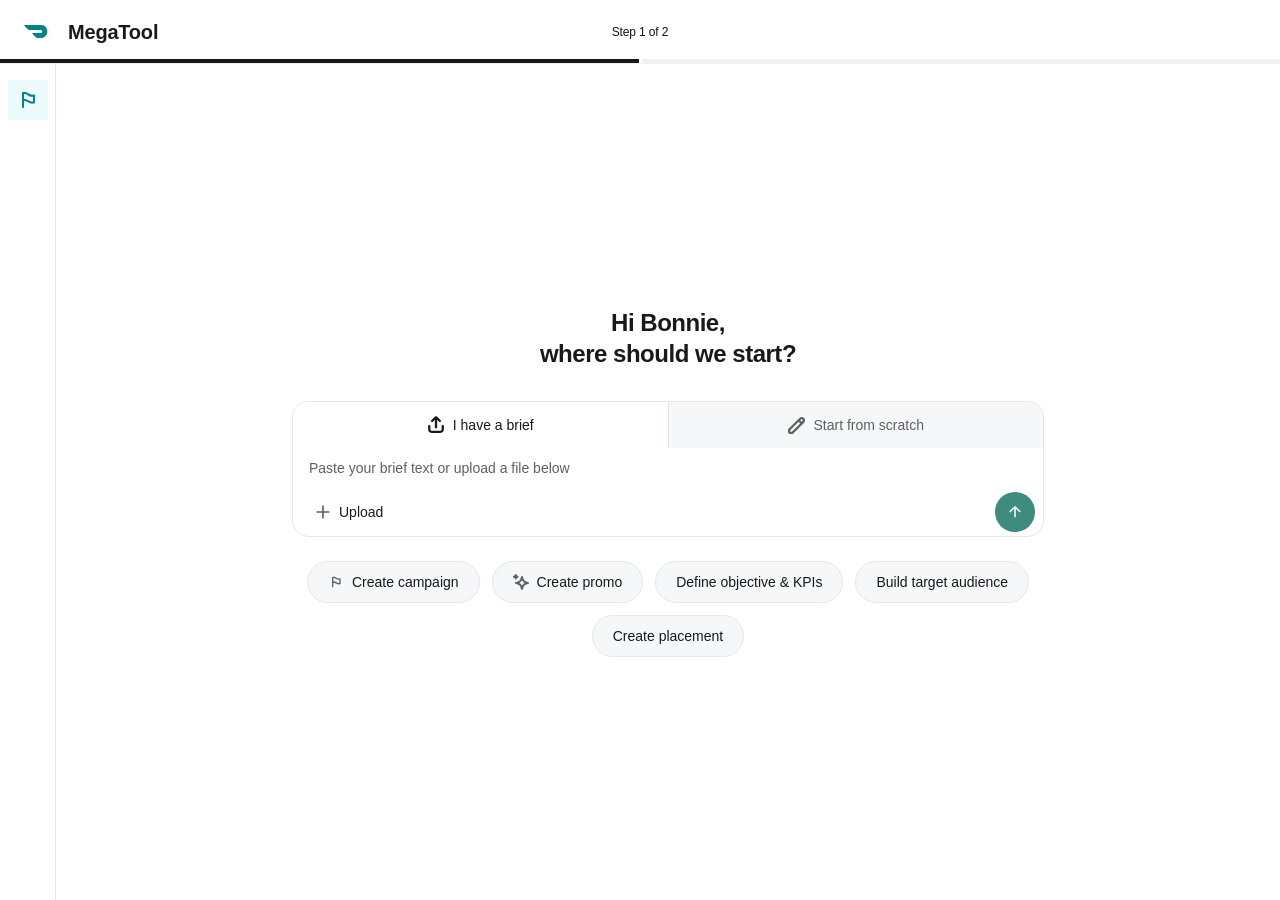
==== commit a41e34ec: "Add numbered list view to Promotion section - Convert paragraph structure to ordered list (<ol>) - R" ====
--- a/index.html
+++ b/index.html
@@ -824,8 +824,8 @@
                     <button class="btn btn--sm btn--tertiary summary-section__edit-btn" style="display: none;">Edit</button>
                   </div>
                   <div class="summary-section__content">
-                    <div class="summary-field summary-field--multiline" id="summary-campaign-type">
-                      <strong>Name:</strong> Q4 2025 Resurrection Cohort Tests → Consolidation Readout (decision mid Q1 2026)
+                    <div class="summary-field" id="summary-campaign-type">
+                      Q4 2025 Resurrection Cohort Tests → Consolidation Readout (decision mid Q1 2026)
                     </div>
                   </div>
                 </div>
@@ -841,13 +841,33 @@
                   </div>
                   <div class="summary-section__content">
                     <div class="summary-field summary-field--multiline" id="summary-promotion">
-                      <ul>
-                        <li><strong>Incremental Core Dormant:</strong> DEWO phased multi-order discounts (25%→35%→40% with caps).</li>
-                        <li><strong>Incremental Core Churned:</strong> Rx Auto single-order high discount ladder.</li>
-                        <li><strong>Early-Stage:</strong> Lucrative P1 then challenge P2 to habit-build.</li>
-                        <li><strong>Deal Seekers:</strong> Challenge offers to delay instant discount.</li>
-                        <li><strong>Organic / Super Users:</strong> Non-monetary or Mx-funded tests.</li>
-                      </ul>
+                      <ol>
+                        <li>
+                          <strong>Incremental Core – Dormant</strong><br>
+                          <strong>Promo Type:</strong> Phased multi-order discounts (habit restoration)<br>
+                          <strong>Structure:</strong> 25% off 3 → 35% off 3 → 40% off 2
+                        </li>
+                        <li>
+                          <strong>Incremental Core – Churned</strong><br>
+                          <strong>Promo Type:</strong> High upfront single-order incentives (strong win-back)<br>
+                          <strong>Structure:</strong> 50–60% off single orders → taper → multi-order
+                        </li>
+                        <li>
+                          <strong>Early-Stage At-Risk (+ Occasionals for test)</strong><br>
+                          <strong>Promo Type:</strong> Two-phase habit builder<br>
+                          <strong>Structure:</strong> Phase 1: Strong % off 2 orders; Phase 2: Challenge (place 1 → unlock discount)
+                        </li>
+                        <li>
+                          <strong>Deal Seekers</strong><br>
+                          <strong>Promo Type:</strong> Challenge-based delayed incentive<br>
+                          <strong>Structure:</strong> Place 2 orders → unlock 50% off 2
+                        </li>
+                        <li>
+                          <strong>Organic Core + Super Users</strong><br>
+                          <strong>Promo Type:</strong> Non-monetary or Mx-funded<br>
+                          <strong>Structure:</strong> No broad % discounts; Perks, exclusives, or merchant-funded offers
+                        </li>
+                      </ol>
                     </div>
                   </div>
                 </div>
--- a/styles.css
+++ b/styles.css
@@ -127,8 +127,8 @@
   --color-status-info-text: #111318;
   --color-status-success-bg: #d4edda;
   --color-status-success-text: #155724;
-  --color-status-warning-bg: #fff3cd;
-  --color-status-warning-text: #856404;
+  --color-status-warning-bg: #fff6d4;
+  --color-status-warning-text: #784200;
   --color-status-error-bg: #f8d7da;
   --color-status-error-text: #721c24;
   
@@ -377,7 +377,7 @@
   justify-content: space-between;
   height: 64px;
   min-height: 64px;
-  padding: 16px;
+  padding: 12px 16px;
   background: var(--color-bg);
   border-bottom: 1px solid #f1f1f1;
   flex-shrink: 0;
@@ -416,21 +416,62 @@
   color: #606060;
 }
 
-/* Progress Bar (attached to header) */
-.global-nav .progress-bar {
+/* Progress Bar (3-step indicator) */
+.progress-bar-container {
   position: absolute;
   bottom: 0;
   left: 0;
   right: 0;
+  background: white;
+}
+
+.progress-bar-steps {
+  display: flex;
+  gap: 3px;
   width: 100%;
-  height: 2px;
-  background: #E0E0E0;
-}
-
-.global-nav .progress-bar__fill {
-  height: 100%;
+}
+
+.progress-bar-step {
+  flex: 1 0 0;
+  height: 4px;
+  background: #E7E7E7;
+  transition: background 0.3s ease;
+  cursor: pointer;
+  text-decoration: none;
+  display: block;
+  pointer-events: auto;
+}
+
+.progress-bar-step:hover {
+  background: #D3D6D9;
+}
+
+.progress-bar-step--active {
   background: #191919;
-  transition: width 0.3s ease;
+}
+
+.progress-bar-step--active:hover {
+  background: #111318;
+}
+
+.progress-bar-step--disabled {
+  cursor: not-allowed;
+  pointer-events: none;
+  opacity: 0.6;
+}
+
+.progress-bar-text {
+  position: absolute;
+  left: 50%;
+  top: -36px;
+  transform: translateX(-50%);
+  font-family: 'Inter', sans-serif;
+  font-size: 12px;
+  font-weight: 400;
+  line-height: 18px;
+  letter-spacing: -0.01em;
+  color: #111318;
+  white-space: nowrap;
 }
 
 /* Local Navigation - Icon Rail */
@@ -910,6 +951,40 @@
 
 .btn--flat-primary.btn--loading::after {
   background-image: url("data:image/svg+xml,%3Csvg width='24' height='24' viewBox='0 0 24 24' fill='none' xmlns='http://www.w3.org/2000/svg'%3E%3Cpath fill-rule='evenodd' clip-rule='evenodd' d='M19 2C19.5523 2 20 2.44772 20 3V8C20 8.55228 19.5523 9 19 9L14 9C13.4477 9 13 8.55229 13 8C13 7.44772 13.4477 7 14 7L16.8992 7C15.636 5.76201 13.9066 5 12 5C8.13401 5 5 8.13401 5 12C5 15.866 8.13401 19 12 19C14.5897 19 16.8523 17.5942 18.0641 15.4993C18.3407 15.0212 18.9524 14.8579 19.4305 15.1344C19.9085 15.4109 20.0719 16.0227 19.7953 16.5007C18.2407 19.1882 15.3325 21 12 21C7.02944 21 3 16.9706 3 12C3 7.02944 7.02944 3 12 3C14.3057 3 16.4083 3.8673 18 5.29188V3C18 2.44772 18.4477 2 19 2Z' fill='%233d8c7f'/%3E%3C/svg%3E");
+}
+
+/* Flat Secondary Button */
+.btn--flat-secondary {
+  background: transparent;
+  color: #111318;
+  border: none;
+  padding: 4px 12px;
+  height: 40px;
+  min-height: 40px;
+  border-radius: 8px;
+  font-family: 'Inter', sans-serif;
+  font-size: 14px;
+  font-weight: 700;
+  line-height: 20px;
+  letter-spacing: -0.01em;
+}
+
+.btn--flat-secondary:hover:not(:disabled) {
+  background: rgba(17, 19, 24, 0.05);
+}
+
+.btn--flat-secondary:active:not(:disabled) {
+  background: rgba(17, 19, 24, 0.1);
+}
+
+.btn--flat-secondary:focus-visible {
+  outline: 2px solid #111318;
+  outline-offset: 2px;
+}
+
+.btn--flat-secondary:disabled {
+  color: var(--color-text-disabled);
+  opacity: 0.5;
 }
 
 /* Ghost Button */
@@ -2257,7 +2332,7 @@
   min-width: 380px;
   max-width: 480px;
   height: auto;
-  background: #fafafa;
+  background: white;
   border: 1px solid var(--color-border-strong);
   border-radius: 12px;
   display: flex;
@@ -2271,10 +2346,127 @@
               visibility var(--chat-transition-duration) var(--chat-transition-easing);
 }
 
+/* Shorter height for multiple campaign templates */
+.chat-panel--multiple-campaigns {
+  top: 265px;
+  bottom: 16px;
+}
+
 .chat-panel--open {
   transform: translateX(0);
   opacity: 1;
   visibility: visible;
+}
+
+.chat-panel__content {
+  flex: 1;
+  padding: 16px;
+  overflow-y: auto;
+}
+
+.chat-bubble {
+  background: #F6F7F8;
+  border-radius: 8px;
+  padding: 16px;
+  font-size: 14px;
+  font-weight: 500;
+  line-height: 20px;
+  color: #111318;
+  letter-spacing: -0.01px;
+}
+
+.chat-suggestions {
+  display: flex;
+  flex-direction: column;
+  gap: 8px;
+  margin-top: 12px;
+}
+
+.chat-suggestion {
+  display: inline-flex;
+  align-items: center;
+  gap: 8px;
+  padding: 8px 16px;
+  background: white;
+  border: 1px solid #D3D6D9;
+  border-radius: 8px;
+  font-family: var(--font-primary);
+  font-size: 14px;
+  font-weight: 500;
+  color: #111318;
+  cursor: pointer;
+  transition: all 0.2s ease;
+  text-align: left;
+  min-height: 36px;
+  width: fit-content;
+}
+
+.chat-suggestion:hover {
+  background: #F6F7F8;
+  border-color: #D3D6D9;
+}
+
+.chat-suggestion__icon {
+  flex-shrink: 0;
+  color: #5F6368;
+}
+
+.chat-suggestion__text {
+  flex: 1;
+  line-height: 20px;
+  letter-spacing: -0.01px;
+}
+
+.chat-panel__input {
+  border-top: 1px solid #EBEBEB;
+  background: #FAFAFA;
+  padding: 12px 16px;
+  border-bottom-left-radius: 12px;
+  border-bottom-right-radius: 12px;
+}
+
+.chat-panel__input-wrapper {
+  position: relative;
+  background: white;
+  border: 1px solid #DADCE0;
+  border-radius: 28px;
+  height: 46px;
+  display: flex;
+  align-items: center;
+  padding: 0 16px;
+  gap: 8px;
+}
+
+.chat-panel__input-field {
+  flex: 1;
+  border: none;
+  outline: none;
+  font-size: 14px;
+  color: #111318;
+  background: transparent;
+}
+
+.chat-panel__input-field::placeholder {
+  color: #80868B;
+}
+
+.chat-panel__input-submit {
+  width: 32px;
+  height: 32px;
+  border-radius: 16px;
+  background: #3D8C7F;
+  border: none;
+  color: white;
+  display: flex;
+  align-items: center;
+  justify-content: center;
+  cursor: pointer;
+  flex-shrink: 0;
+  transition: background-color 0.2s;
+}
+
+.chat-panel__input-submit:hover {
+  background: #2F6F5F;
 }
 
 /* Page Body - 3 column layout */
@@ -2336,6 +2528,11 @@
     height: auto;
   }
 
+  .chat-panel--multiple-campaigns {
+    top: 120px;
+    bottom: 16px;
+  }
+
   .chat-panel__messages {
     padding: 16px;
   }
@@ -2345,95 +2542,46 @@
   }
 }
 
-/* Chat Header - With gradient */
+/* Chat Header - Hidden (no longer used) */
 .chat-panel__header {
-  display: flex;
-  align-items: center;
-  justify-content: space-between;
-  gap: var(--space-3);
-  padding: 14px 20px;
-  background: linear-gradient(147.9deg, #f5f9f9 33.92%, #ecfcfc 58.48%, #f3f7fd 81.43%, #ffeefe 97.58%);
-  border-bottom: 1px solid #ebebeb;
-  border-top-left-radius: 12px;
-  border-top-right-radius: 12px;
-  flex-shrink: 0;
+  display: none;
 }
 
 .chat-panel__header-left {
-  display: flex;
-  align-items: center;
-  gap: 10px;
-  flex: 1;
+  display: none;
 }
 
 .chat-panel__header-icon {
-  display: flex;
-  align-items: center;
-  justify-content: center;
-  width: 24px;
-  height: 24px;
-  background: transparent;
-  color: var(--color-primary);
-  flex-shrink: 0;
+  display: none;
 }
 
 .chat-panel__header-icon .icon {
-  width: 16px;
-  height: 16px;
+  display: none;
 }
 
 .chat-panel__title {
-  font-family: var(--font-primary);
-  font-size: 14px;
-  font-weight: var(--font-semibold);
-  color: #000000;
-  letter-spacing: -0.14px;
-  margin: 0;
-  line-height: 20px;
+  display: none;
 }
 
 .chat-panel__close {
-  display: flex;
-  align-items: center;
-  justify-content: center;
-  width: 28px;
-  height: 28px;
-  padding: 0;
-  background: transparent;
-  border: none;
-  border-radius: 50%;
-  color: #5f6368;
-  cursor: pointer;
-  transition: all var(--transition-fast);
-  flex-shrink: 0;
+  display: none;
 }
 
 .chat-panel__close:hover {
-  background: #f1f3f4;
-  color: var(--color-icon);
+  display: none;
 }
 
 .chat-panel__close:focus-visible {
-  outline: none;
-  background: #e8eaed;
+  display: none;
 }
 
 .chat-panel__close .icon {
-  width: 18px;
-  height: 18px;
-}
-
-/* Chat Messages Area - Clean & Airy */
+  display: none;
+}
+
+/* Chat Messages Area - Hidden (replaced with chat-panel__content) */
 .chat-panel__messages {
-  flex: 1;
-  overflow-y: auto;
-  overflow-x: hidden;
-  padding: 14px 20px 20px 20px;
-  display: flex;
-  flex-direction: column;
-  align-items: flex-start;
-  gap: 0;
-  background: #ffffff;
+  display: none;
 }
 
 /* Welcome Message */
@@ -2760,118 +2908,45 @@
   }
 }
 
-/* Chat Input Area */
+/* Chat Input Area - Hidden (replaced with new styles above) */
 .chat-panel__input-area {
-  padding: 17px 20px;
-  border-top: 1px solid #ebebeb;
-  background: #fafafa;
-  border-bottom-left-radius: 12px;
-  border-bottom-right-radius: 12px;
-  flex-shrink: 0;
-}
-
-.chat-panel__input-wrapper {
-  background: white;
-  border: 1px solid #dadce0;
-  border-radius: 28px;
-  overflow: hidden;
-  position: relative;
-  height: 46px;
-}
-
-.chat-panel__input {
-  width: 100%;
-  height: 44px;
-  padding: 0 50px 0 16px;
-  border: none;
-  background: transparent;
-  font-family: var(--font-primary);
-  font-size: 14px;
-  font-weight: 400;
-  color: #202124;
-  line-height: normal;
-}
-
-.chat-panel__input::placeholder {
-  color: #80868b;
-}
-
-.chat-panel__input:focus {
-  outline: none;
-}
-
-.chat-panel__input-wrapper:focus-within {
-  border-color: var(--color-primary);
-  box-shadow: 0 1px 2px rgba(61, 140, 127, 0.15);
+  display: none;
 }
 
 .chat-panel__input-footer {
-  display: flex;
-  align-items: center;
-  justify-content: flex-end;
-  position: absolute;
-  right: 12px;
-  top: 50%;
-  transform: translateY(-50%);
-  pointer-events: none;
+  display: none;
 }
 
 .chat-panel__input-hints {
-  display: flex;
-  gap: var(--space-2);
+  display: none;
 }
 
 .chat-panel__input-actions {
-  display: flex;
-  align-items: center;
-  gap: 8px;
-  pointer-events: auto;
+  display: none;
 }
 
 .chat-panel__send {
-  padding: 0;
-  width: 32px;
-  height: 32px;
-  display: flex;
-  align-items: center;
-  justify-content: center;
-  background: #3d8c7f;
-  border: none;
-  border-radius: 50%;
-  font-family: var(--font-primary);
-  font-size: 0;
-  color: white;
-  cursor: pointer;
-  transition: all 0.15s ease;
-  pointer-events: auto;
+  display: none;
 }
 
 .chat-panel__send:hover:not(:disabled) {
-  background: #2a6f64;
-  color: white;
+  display: none;
 }
 
 .chat-panel__send:focus-visible {
-  outline: none;
-  background: var(--color-primary-active);
-  box-shadow: 0 0 0 3px rgba(61, 140, 127, 0.2);
+  display: none;
 }
 
 .chat-panel__send:disabled {
-  opacity: 0.5;
-  cursor: not-allowed;
-  background: #e0e0e0;
+  display: none;
 }
 
 .chat-panel__send:disabled::after {
-  color: #9e9e9e;
+  display: none;
 }
 
 .chat-panel__send::after {
-  content: '↑';
-  font-size: 18px;
-  font-weight: 600;
-  color: white;
+  display: none;
 }
 
 .chat-panel__stop {
@@ -3007,7 +3082,7 @@
 
 .start-state__title {
   font-family: var(--font-primary);
-  font-size: 32px;
+  font-size: 24px;
   font-weight: var(--font-bold);
   color: var(--color-text);
   letter-spacing: -0.02em;
@@ -3323,7 +3398,7 @@
   font-family: var(--font-primary);
   font-size: 14px;
   font-weight: var(--font-bold);
-  color: var(--color-text);
+  color: #AEB1B7;
   text-decoration: none;
   letter-spacing: -0.01em;
   cursor: pointer;
@@ -3339,24 +3414,24 @@
   font-family: var(--font-primary);
   font-size: 14px;
   font-weight: var(--font-bold);
-  color: var(--color-text-disabled);
+  color: #AEB1B7;
 }
 
 .breadcrumb-current {
   font-family: var(--font-primary);
   font-size: 14px;
   font-weight: var(--font-bold);
-  color: var(--color-text-subdued);
+  color: #111318;
   letter-spacing: -0.01em;
 }
 
 .campaign-detail__title {
   font-family: var(--font-primary);
-  font-size: 32px;
+  font-size: 24px;
   font-weight: var(--font-bold);
   color: var(--color-text);
   letter-spacing: -0.01em;
-  line-height: 40px;
+  line-height: 28px;
   margin: 0;
 }
 
@@ -3517,6 +3592,25 @@
   background: #E8F5F4;
 }
 
+/* Custom Dropdown Disabled State */
+.custom-dropdown--disabled .custom-dropdown__trigger {
+  background: #F6F7F8 !important;
+  border: none !important;
+  cursor: default !important;
+  pointer-events: none !important;
+  color: #111318 !important;
+  font-weight: 500;
+}
+
+.custom-dropdown--disabled .custom-dropdown__icon {
+  display: none;
+}
+
+.custom-dropdown--disabled .custom-dropdown__trigger:hover {
+  background: #F6F7F8 !important;
+  border: none !important;
+}
+
 /* Campaign Form */
 .campaign-form {
   display: flex;
@@ -4598,23 +4692,22 @@
    ========================================== */
 
 .template-selection-view {
+  display: flex;
   flex-direction: column;
   flex: 1;
-  background: var(--color-bg-primary);
+  background: #F7F7F7;
+  overflow: hidden;
+}
+
+.template-selection-view--scrollable {
   overflow: auto;
-}
-
-.template-selection-view[style*="display: flex"],
-.template-selection-view[style*="display:flex"] {
-  display: flex;
 }
 
 .template-selection-container {
   max-width: 840px;
   width: 100%;
   margin: 0 auto;
-  padding: 60px var(--space-6) 120px;
-  min-height: 100vh;
+  padding: 40px var(--space-6) 24px;
   display: flex;
   align-items: flex-start;
 }
@@ -4623,11 +4716,10 @@
   display: flex;
   flex-direction: column;
   width: 100%;
-  padding-bottom: 60px;
 }
 
 .template-selection__header {
-  margin-bottom: var(--space-8);
+  margin-bottom: 24px;
 }
 
 .template-selection__title {
@@ -4648,7 +4740,7 @@
 
 /* Template Sections */
 .template-section {
-  margin-bottom: var(--space-6);
+  margin-bottom: 16px;
 }
 
 .template-section__title {
@@ -4685,7 +4777,7 @@
   gap: var(--space-4);
   background: white;
   border: 1px solid #E0E0E0;
-  border-radius: 8px;
+  border-radius: 12px;
   padding: var(--space-4) var(--space-5);
   padding-right: 56px;
   position: relative;
@@ -4735,6 +4827,13 @@
   gap: var(--space-2);
 }
 
+.template-option__header {
+  display: flex;
+  align-items: center;
+  gap: 8px;
+  flex-wrap: wrap;
+}
+
 .template-option__title {
   font-family: var(--font-primary);
   font-size: 16px;
@@ -4769,6 +4868,19 @@
   font-weight: var(--font-semibold);
   color: var(--color-text);
   line-height: 1.3;
+}
+
+.tag--positive-subdued {
+  background: #E7FBEF;
+  color: #00832D;
+  font-family: var(--font-primary);
+  font-size: 12px;
+  font-weight: 600;
+  line-height: 20px;
+  letter-spacing: -0.01em;
+  padding: 0 8px;
+  border-radius: 9999px;
+  height: auto;
 }
 
 /* Template Inline Configuration Section */
@@ -4919,8 +5031,8 @@
   display: flex;
   justify-content: flex-end;
   gap: var(--space-3);
-  padding-top: var(--space-6);
-  margin-top: var(--space-6);
+  padding-top: 16px;
+  margin-top: 16px;
   margin-bottom: 60px;
 }
 
@@ -5186,9 +5298,9 @@
 
 /* Section Card */
 .create-section {
-  background: var(--color-bg);
-  border: 1px solid var(--color-border);
-  border-radius: var(--radius-md);
+  background: white;
+  border: 1px solid #E9EAEC;
+  border-radius: 12px;
   overflow: visible;
   transition: all var(--transition-normal);
 }
@@ -5199,11 +5311,11 @@
 }
 
 .create-section--completed {
-  border-color: var(--color-border-strong);
+  border-color: #E9EAEC;
 }
 
 .create-section--incomplete {
-  border-color: var(--color-border-strong);
+  border-color: #E9EAEC;
 }
 
 .create-section--empty {
@@ -5268,44 +5380,59 @@
   display: flex;
   align-items: center;
   justify-content: space-between;
-  padding: var(--space-5);
-  cursor: pointer;
-  transition: background var(--transition-fast);
-}
-
-.create-section__header:hover {
-  background: var(--color-bg-secondary);
+  padding: 16px;
 }
 
 .create-section__header-left {
   display: flex;
   align-items: center;
-  gap: var(--space-4);
+  gap: 8px;
   flex: 1;
 }
 
+.create-section__header-right {
+  display: flex;
+  align-items: center;
+  gap: 8px;
+}
+
+.create-section__confirm-btn {
+  flex-shrink: 0;
+}
+
 .create-section__status {
   display: flex;
   align-items: center;
   justify-content: center;
-  width: 20px;
-  height: 20px;
-  background: var(--color-primary);
-  border: 1.5px solid rgba(255, 255, 255, 0.3);
-  border-radius: var(--radius-full);
+  width: 16px;
+  height: 16px;
+  background: #F6F7F8;
+  border-radius: 50%;
   flex-shrink: 0;
-  box-shadow: 0 1px 2px rgba(0, 0, 0, 0.05);
-}
-
-.create-section__status .icon {
-  width: 12px;
-  height: 12px;
+  font-family: var(--font-primary);
+  font-size: 12px;
+  font-weight: 600;
+  color: #AEB1B7;
+  line-height: 18px;
+}
+
+.create-section__status--active {
+  background: #111318;
   color: white;
 }
 
+.create-section__status--confirmed {
+  background: transparent;
+  background-image: url('https://www.figma.com/api/mcp/asset/77f20c19-a3d7-4ace-a836-9bec8a95bb6a');
+  background-size: 16px 16px;
+  background-position: center;
+  background-repeat: no-repeat;
+  font-size: 0;
+}
+
 .create-section__status--incomplete {
-  background: transparent;
-  border: none;
+  background: #F6F7F8;
+  color: #AEB1B7;
 }
 
 .create-section__status-ring {
@@ -5372,25 +5499,28 @@
 .create-section__badge {
   display: inline-flex;
   align-items: center;
-  gap: 4px;
-  padding: 4px 10px;
-  background: var(--color-bg-highlight);
-  border-radius: var(--radius-full);
-  font-family: var(--font-primary);
-  font-size: var(--text-xs);
-  font-weight: var(--font-semibold);
-  color: var(--color-primary);
-  letter-spacing: -0.01em;
-}
-
-.create-section__badge .icon {
-  width: 12px;
-  height: 12px;
+  justify-content: center;
+  height: 24px;
+  padding: 0 8px;
+  background: #E9EAEC;
+  border-radius: 9999px;
+  font-family: var(--font-primary);
+  font-size: 12px;
+  font-weight: 600;
+  color: #111318;
+  white-space: nowrap;
+  line-height: 20px;
+  letter-spacing: -0.01px;
+}
+
+.create-section__badge--completed {
+  background: #E7FBEF;
+  color: #00832D;
 }
 
 .create-section__badge--action {
-  background: #FFF3E0;
-  color: #E65100;
+  background: #fff6d4;
+  color: #784200;
 }
 
 .create-section__toggle {
@@ -5424,7 +5554,7 @@
 
 /* Section Content */
 .create-section__content {
-  padding: 0 var(--space-5) var(--space-5) var(--space-5);
+  padding: 0 16px 16px 16px;
   animation: slideDown 0.3s ease-out;
 }
 
@@ -6040,10 +6170,17 @@
 }
 
 .create-field__input:disabled {
-  background: var(--color-bg-secondary);
-  color: var(--color-text-subdued);
-  cursor: not-allowed;
-  opacity: 0.6;
+  background: #F6F7F8 !important;
+  color: #111318 !important;
+  border: none !important;
+  cursor: default;
+  opacity: 1;
+  -webkit-text-fill-color: #111318;
+  font-size: 14px;
+  font-weight: 500;
+  line-height: 20px;
+  letter-spacing: -0.01px;
+  pointer-events: none;
 }
 
 .create-field__textarea {
@@ -6070,10 +6207,40 @@
 }
 
 .create-field__textarea:disabled {
-  background: var(--color-bg-secondary);
-  color: var(--color-text-subdued);
-  cursor: not-allowed;
-  opacity: 0.6;
+  background: #F6F7F8 !important;
+  color: #111318 !important;
+  border: none !important;
+  cursor: default;
+  opacity: 1;
+  -webkit-text-fill-color: #111318;
+  font-size: 14px;
+  font-weight: 500;
+  line-height: 20px;
+  letter-spacing: -0.01px;
+  pointer-events: none;
+}
+
+select.create-field__input:disabled {
+  background: #F6F7F8 !important;
+  color: #111318 !important;
+  border: none !important;
+  cursor: default !important;
+  opacity: 1;
+  -webkit-text-fill-color: #111318;
+  font-size: 14px;
+  font-weight: 500;
+  line-height: 20px;
+  letter-spacing: -0.01px;
+  pointer-events: none !important;
+  -webkit-appearance: none !important;
+  -moz-appearance: none !important;
+  appearance: none !important;
+  background-image: none !important;
+}
+
+.create-field select:disabled {
+  pointer-events: none !important;
+  cursor: default !important;
 }
 
 .create-field__select-display {
@@ -6742,6 +6909,49 @@
   transform: translateX(2px);
 }
 
+/* Placeholder skeleton styles */
+.create-placeholder {
+  display: flex;
+  flex-direction: column;
+  gap: 12px;
+  padding: 16px;
+}
+
+.create-placeholder__rect {
+  background: #E9EAEC;
+  border-radius: 8px;
+  height: 20px;
+}
+
+.create-placeholder__rect--small {
+  width: 40%;
+}
+
+.create-placeholder__rect--medium {
+  width: 60%;
+}
+
+.create-placeholder__rect--large {
+  width: 100%;
+}
+
+.create-placeholder__rect--tall {
+  height: 80px;
+}
+
+/* Grey variations */
+.create-placeholder__rect--grey-light {
+  background: #F0F1F2;
+}
+
+.create-placeholder__rect--grey-medium {
+  background: #E9EAEC;
+}
+
+.create-placeholder__rect--grey-dark {
+  background: #D8DADD;
+}
+
 /* ==========================================
    Preview Options View
    ========================================== */
@@ -6771,7 +6981,7 @@
 }
 
 .preview-options-title {
-  font-size: 32px;
+  font-size: 24px;
   font-weight: 600;
   color: var(--color-text);
   margin: 0 0 8px 0;
@@ -6839,7 +7049,7 @@
 /* Preview Content */
 .preview-content {
   position: relative;
-  min-height: 600px;
+  min-height: 660px;
 }
 
 .preview-panel {
@@ -7444,8 +7654,8 @@
 }
 
 .create-mockup-badge--warning {
-  background: #fff7e6;
-  color: #d46b08;
+  background: #fff6d4;
+  color: #784200;
 }
 
 .create-mockup-section-preview {
@@ -7705,3 +7915,687 @@
     justify-content: flex-end;
   }
 }
+/* Summary View Styles */
+.summary-view {
+  display: none;
+  flex: 1;
+  overflow: hidden;
+}
+
+.summary-container {
+  max-width: 860px;
+  margin: 0 auto;
+  padding: 0;
+}
+
+.summary-content {
+  display: flex;
+  flex-direction: column;
+  gap: 16px;
+}
+
+.summary-header {
+  margin-bottom: 8px;
+}
+
+.summary-title {
+  font-size: 24px;
+  font-weight: 700;
+  color: #191919;
+  margin: 0;
+  line-height: 28px;
+  letter-spacing: -0.01px;
+}
+
+/* Summary Section Cards */
+.summary-section {
+  background: white;
+  border: 1px solid #E9EAEC;
+  border-radius: 12px;
+  padding: 16px;
+  display: flex;
+  flex-direction: column;
+  gap: 12px;
+}
+
+.summary-section__header {
+  display: flex;
+  align-items: center;
+  justify-content: space-between;
+}
+
+.summary-section__header-left {
+  display: flex;
+  align-items: center;
+  gap: 8px;
+}
+
+.summary-section__number {
+  width: 16px;
+  height: 16px;
+  border-radius: 50%;
+  background: #111318;
+  color: white;
+  font-size: 12px;
+  font-weight: 600;
+  display: flex;
+  align-items: center;
+  justify-content: center;
+  flex-shrink: 0;
+  line-height: 18px;
+}
+
+.summary-section__number--confirmed {
+  background: transparent;
+  background-image: url('https://www.figma.com/api/mcp/asset/77f20c19-a3d7-4ace-a836-9bec8a95bb6a');
+  background-size: 16px 16px;
+  background-position: center;
+  background-repeat: no-repeat;
+  font-size: 0;
+}
+
+.summary-section__title {
+  font-size: 16px;
+  font-weight: 600;
+  color: black;
+  margin: 0;
+  line-height: 22px;
+  letter-spacing: -0.01px;
+}
+
+.summary-section__content {
+  display: flex;
+  flex-direction: column;
+  gap: 16px;
+}
+
+/* Summary Field (disabled field styling) */
+.summary-field {
+  background: #F6F7F8;
+  border: 1px solid #F6F7F8;
+  border-radius: 8px;
+  padding: 8px 12px;
+  min-height: 40px;
+  display: flex;
+  align-items: center;
+  font-size: 14px;
+  line-height: 20px;
+  color: #191919;
+  letter-spacing: -0.01px;
+  outline: none;
+  cursor: text;
+}
+
+.summary-field[contenteditable="true"] {
+  border-color: #00855F;
+  background: white;
+}
+
+.summary-field[contenteditable="true"]:focus {
+  border-color: #00855F;
+}
+
+.summary-field--multiline {
+  min-height: 76px;
+  align-items: flex-start;
+  padding: 8px 12px;
+  line-height: 20px;
+}
+
+.summary-field--multiline p {
+  margin: 0 0 8px 0;
+}
+
+.summary-field--multiline p:last-child {
+  margin-bottom: 0;
+}
+
+.summary-field--multiline ul {
+  margin: 0 0 12px 0;
+  padding-left: 20px;
+  list-style-type: disc;
+}
+
+.summary-field--multiline ul:last-child {
+  margin-bottom: 0;
+}
+
+.summary-field--multiline ol {
+  margin: 0 0 12px 0;
+  padding-left: 20px;
+  list-style-type: decimal;
+}
+
+.summary-field--multiline ol:last-child {
+  margin-bottom: 0;
+}
+
+.summary-field--multiline li {
+  margin-bottom: 8px;
+  line-height: 20px;
+}
+
+.summary-field--multiline li:last-child {
+  margin-bottom: 0;
+}
+
+.summary-field--tags {
+  min-height: 53px;
+  flex-wrap: wrap;
+  gap: 12px;
+  padding: 8px 12px;
+}
+
+.summary-field--tags.editing {
+  border-color: #00855F;
+  background: white;
+}
+
+.summary-tag__remove {
+  margin-left: 4px;
+  cursor: pointer;
+  font-weight: 700;
+  color: #AEB1B7;
+}
+
+.summary-tag__remove:hover {
+  color: #111318;
+}
+
+.summary-tag-input {
+  border: none;
+  background: transparent;
+  padding: 0;
+  height: 24px;
+  font-size: 14px;
+  font-weight: 600;
+  outline: none;
+  min-width: 100px;
+  color: #111318;
+}
+
+/* Summary Tags */
+.summary-tag {
+  display: inline-flex;
+  align-items: center;
+  justify-content: center;
+  height: 24px;
+  padding: 0 8px;
+  background: #E9EAEC;
+  border-radius: 9999px;
+  font-size: 14px;
+  font-weight: 600;
+  color: #111318;
+  white-space: nowrap;
+  line-height: 20px;
+  letter-spacing: -0.01px;
+}
+
+/* Summary Actions (Footer) */
+.summary-actions {
+  display: flex;
+  gap: 10px;
+  padding-top: 32px;
+}
+
+.summary-actions .btn {
+  flex: 1;
+  min-height: 40px;
+  height: 40px;
+}
+
+/* Responsive */
+@media (max-width: 768px) {
+  .summary-container {
+    padding: 32px 16px;
+  }
+
+  .summary-title {
+    font-size: 28px;
+    line-height: 36px;
+  }
+
+  .summary-section {
+    padding: 12px;
+  }
+
+  .summary-field--tags {
+    gap: 8px;
+  }
+
+  .summary-actions {
+    flex-direction: column;
+  }
+
+  .summary-actions .btn {
+    width: 100%;
+  }
+
+  .summary-message__text {
+    font-size: 14px;
+    padding: 16px;
+  }
+
+  .summary-actions {
+    flex-direction: column;
+  }
+
+  .summary-actions .btn {
+    width: 100%;
+  }
+}
+
+/* Summary Chat Panel Styles */
+.summary-layout {
+  display: flex;
+  max-width: 1440px;
+  margin: 0 auto;
+  padding: 49px 64px 0;
+  gap: 28px;
+  align-items: flex-start;
+  height: calc(100vh - 109px);
+  overflow: hidden;
+}
+
+.summary-container {
+  flex: 0 0 800px;
+  max-width: 800px;
+  height: 100%;
+  overflow-y: auto;
+  scroll-behavior: smooth;
+  scrollbar-gutter: stable;
+  padding-right: 16px;
+}
+
+.summary-container::-webkit-scrollbar {
+  width: 8px;
+}
+
+.summary-container:not(:hover)::-webkit-scrollbar-thumb {
+  background: transparent;
+}
+
+.summary-container::-webkit-scrollbar-track {
+  background: transparent;
+}
+
+.summary-container::-webkit-scrollbar-thumb {
+  background: #D3D6D9;
+  border-radius: 4px;
+}
+
+.summary-container::-webkit-scrollbar-thumb:hover {
+  background: #AEB1B7;
+}
+
+/* Summary Actions */
+.summary-actions {
+  display: flex;
+  gap: 10px;
+  padding-top: 16px;
+}
+
+.summary-actions .btn {
+  flex: 1;
+  height: 40px;
+  min-height: 40px;
+  padding: 4px 12px;
+  border-radius: 8px;
+  font-size: 14px;
+  line-height: 20px;
+  font-weight: 700;
+  letter-spacing: -0.01px;
+  text-align: center;
+  cursor: pointer;
+  border: none;
+}
+
+.summary-actions .btn--tertiary {
+  background: white;
+  border: 1px solid #D3D6D9;
+  color: #111318;
+}
+
+.summary-actions .btn--tertiary:hover {
+  background: #F6F7F8;
+}
+
+.summary-actions .btn--primary {
+  background: #00855F;
+  color: white;
+}
+
+.summary-actions .btn--primary:hover {
+  background: #006B4D;
+}
+
+/* Chat Panel */
+.summary-chat-panel {
+  flex: 0 0 405px;
+  max-width: 405px;
+  height: 100%;
+  max-height: 100%;
+  background: white;
+  border: 1px solid #E9EAEC;
+  border-radius: 12px;
+  display: flex;
+  flex-direction: column;
+  overflow: hidden;
+}
+
+.summary-chat-panel__content {
+  flex: 1;
+  padding: 16px;
+  overflow-y: auto;
+}
+
+.summary-chat-conversation {
+  display: flex;
+  flex-direction: column;
+}
+
+.summary-chat-message {
+  border-radius: 8px;
+  padding: 16px;
+}
+
+.summary-chat-message:not(.summary-chat-message--user) {
+  background: #F6F7F8;
+}
+
+.summary-chat-message__text {
+  font-size: 14px;
+  line-height: 20px;
+  color: #111318;
+  margin: 0 0 16px 0;
+  letter-spacing: -0.01px;
+}
+
+/* Chat Timeline */
+.summary-chat-timeline {
+  display: flex;
+  flex-direction: column;
+}
+
+.summary-chat-step {
+  display: flex;
+  gap: 16px;
+}
+
+.summary-chat-step__track {
+  display: flex;
+  flex-direction: column;
+  align-items: center;
+  flex-shrink: 0;
+}
+
+.summary-chat-step__circle {
+  width: 20px;
+  height: 20px;
+  border-radius: 50%;
+  background: #E9EAEC;
+  flex-shrink: 0;
+}
+
+.summary-chat-step__circle--active {
+  background: #111318;
+  color: white;
+  display: flex;
+  align-items: center;
+  justify-content: center;
+  font-size: 12px;
+  font-weight: 600;
+  line-height: 18px;
+}
+
+.summary-chat-step__line {
+  width: 2px;
+  flex: 1;
+  background: #E9EAEC;
+}
+
+.summary-chat-step--last .summary-chat-step__line {
+  display: none;
+}
+
+.summary-chat-step__content {
+  flex: 1;
+  padding-bottom: 16px;
+}
+
+.summary-chat-step__title {
+  font-size: 12px;
+  font-weight: 600;
+  line-height: 18px;
+  color: #111318;
+  margin-bottom: 2px;
+  letter-spacing: -0.01px;
+}
+
+.summary-chat-step__subtitle {
+  font-size: 12px;
+  line-height: 18px;
+  color: #51545D;
+  letter-spacing: -0.01px;
+}
+
+/* Chat Input */
+.summary-chat-input {
+  border-top: 1px solid #EBEBEB;
+  background: #FAFAFA;
+  padding: 12px 16px;
+  border-bottom-left-radius: 12px;
+  border-bottom-right-radius: 12px;
+}
+
+.summary-chat-input__wrapper {
+  position: relative;
+  background: white;
+  border: 1px solid #DADCE0;
+  border-radius: 28px;
+  height: 46px;
+  display: flex;
+  align-items: center;
+  padding: 0 16px;
+  gap: 8px;
+}
+
+.summary-chat-input__field {
+  flex: 1;
+  border: none;
+  outline: none;
+  font-size: 14px;
+  color: #111318;
+  background: transparent;
+}
+
+.summary-chat-input__field::placeholder {
+  color: #80868B;
+}
+
+.summary-chat-input__submit {
+  width: 32px;
+  height: 32px;
+  border-radius: 16px;
+  background: #3D8C7F;
+  border: none;
+  color: white;
+  display: flex;
+  align-items: center;
+  justify-content: center;
+  cursor: pointer;
+  flex-shrink: 0;
+  transition: background-color 0.2s;
+}
+
+.summary-chat-input__submit:hover {
+  background: #2F6F5F;
+}
+
+/* Responsive Updates */
+@media (max-width: 1280px) {
+  .summary-layout {
+    flex-direction: column;
+    padding: 32px 24px;
+  }
+
+  .summary-container {
+    flex: 1;
+    max-width: 100%;
+  }
+
+  .summary-chat-panel {
+    flex: 0 0 auto;
+    max-width: 100%;
+    height: 500px;
+  }
+}
+
+@media (max-width: 768px) {
+  .summary-layout {
+    padding: 24px 16px;
+  }
+
+  .summary-chat-panel {
+    height: 400px;
+  }
+}
+
+/* Chat Question Dialog */
+.summary-chat-question {
+  margin-top: 8px;
+}
+
+.summary-chat-question__text {
+  background: #F6F7F8;
+  border-radius: 8px;
+  padding: 16px;
+  font-size: 14px;
+  line-height: 20px;
+  color: #111318;
+  letter-spacing: -0.01px;
+  margin-bottom: 8px;
+  width: fit-content;
+  max-width: 100%;
+}
+
+.summary-chat-question__actions {
+  display: flex;
+  flex-wrap: wrap;
+  gap: 8px;
+}
+
+/* Chat Message Bubbles */
+.summary-chat-message--user {
+  display: flex;
+  justify-content: flex-end;
+  margin-top: 8px;
+  padding: 0;
+  background: none;
+  border-radius: 0;
+}
+
+.summary-chat-message__bubble {
+  background: #111318;
+  color: white;
+  padding: 16px;
+  border-radius: 8px;
+  font-size: 14px;
+  line-height: 20px;
+  letter-spacing: -0.01px;
+  max-width: 80%;
+  word-wrap: break-word;
+  width: fit-content;
+}
+
+/* Small Button Style */
+.btn--sm {
+  height: 32px;
+  min-height: 32px;
+  padding: 6px 12px;
+  font-size: 12px;
+  line-height: 18px;
+  font-weight: 700;
+  border-radius: 8px;
+}
+
+.btn--sm.btn--tertiary {
+  background: white;
+  border: 1px solid #D3D6D9;
+  color: #111318;
+}
+
+.btn--sm.btn--tertiary:hover {
+  background: #F6F7F8;
+  border-color: #D3D6D9;
+}
+
+/* Chat step completed state */
+.summary-chat-step__circle--completed {
+  background: #111318;
+  color: white;
+  display: flex;
+  align-items: center;
+  justify-content: center;
+  font-size: 12px;
+  font-weight: 600;
+  line-height: 18px;
+}
+
+.summary-chat-step__line--completed {
+  background: #111318;
+}
+
+/* Chat Loading Dots */
+.summary-chat-loading {
+  margin-top: 8px;
+  display: flex;
+  align-items: center;
+  gap: 4px;
+  background: #F6F7F8;
+  border-radius: 8px;
+  padding: 16px;
+  width: fit-content;
+}
+
+.summary-chat-loading__dot {
+  width: 8px;
+  height: 8px;
+  background: #AEB1B7;
+  border-radius: 50%;
+  animation: dotWave 1.4s ease-in-out infinite;
+}
+
+.summary-chat-loading__dot:nth-child(1) {
+  animation-delay: 0s;
+  background: #80868B;
+}
+
+.summary-chat-loading__dot:nth-child(2) {
+  animation-delay: 0.15s;
+  background: #AEB1B7;
+}
+
+.summary-chat-loading__dot:nth-child(3) {
+  animation-delay: 0.3s;
+  background: #80868B;
+}
+
+@keyframes dotWave {
+  0%, 60%, 100% {
+    transform: translateY(0);
+  }
+  30% {
+    transform: translateY(-6px);
+  }
+}
+
+/* Summary Section Disabled State */
+.summary-section--disabled .summary-section__number {
+  background: #F6F7F8;
+  color: #AEB1B7;
+}
+
+.summary-section--disabled .summary-section__title {
+  color: #AEB1B7;
+}
